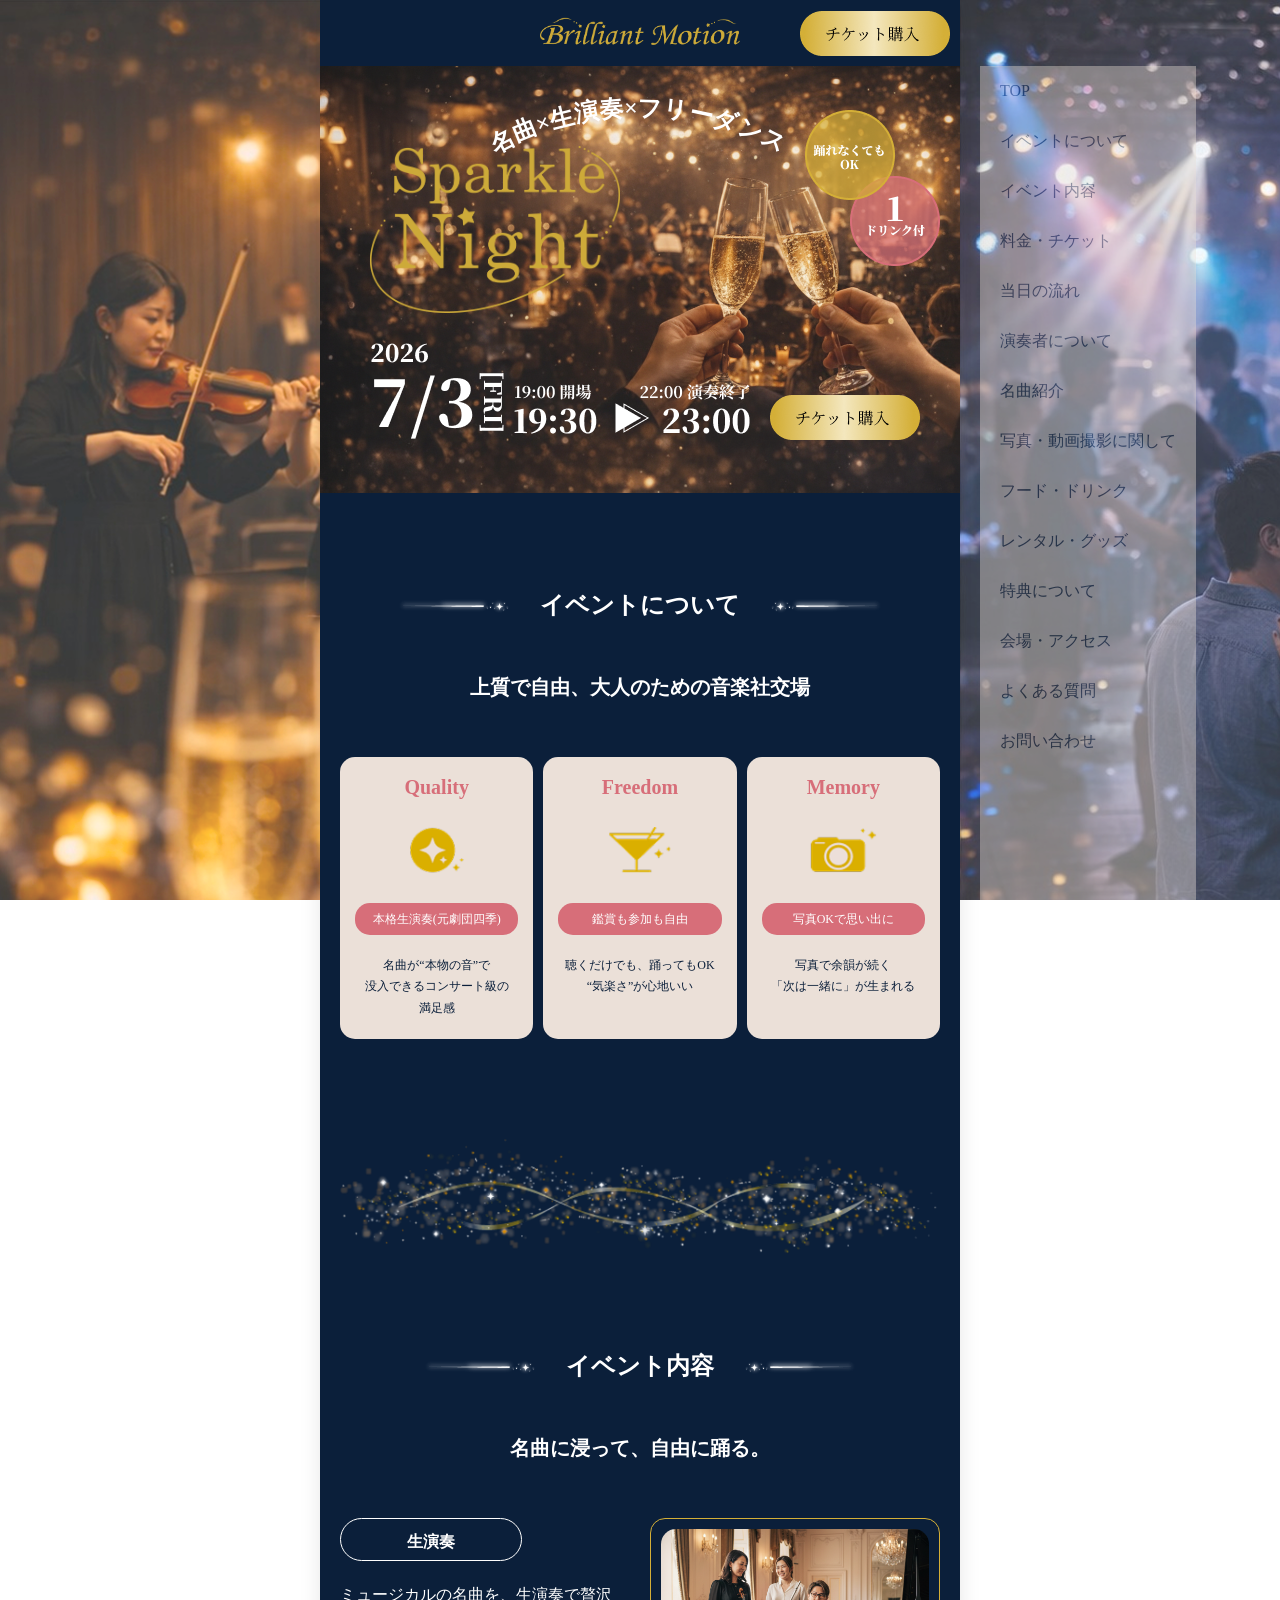
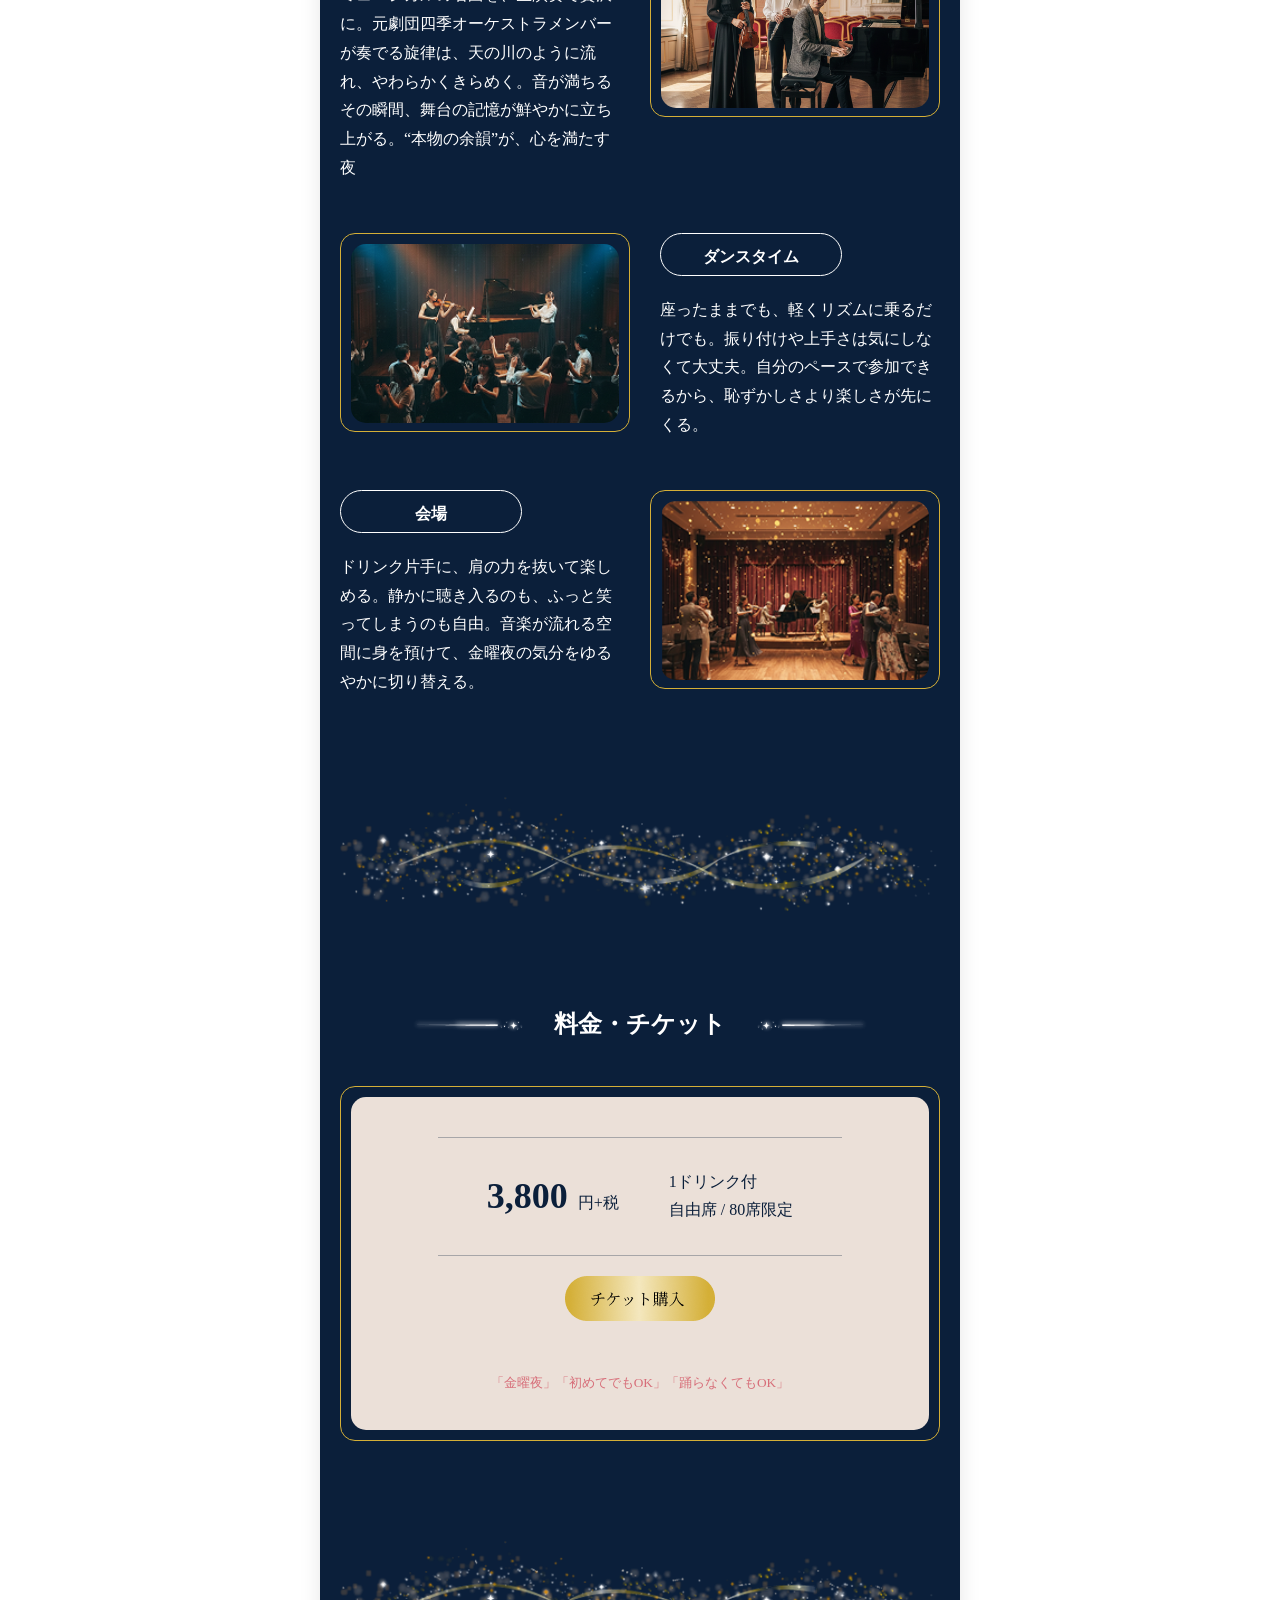
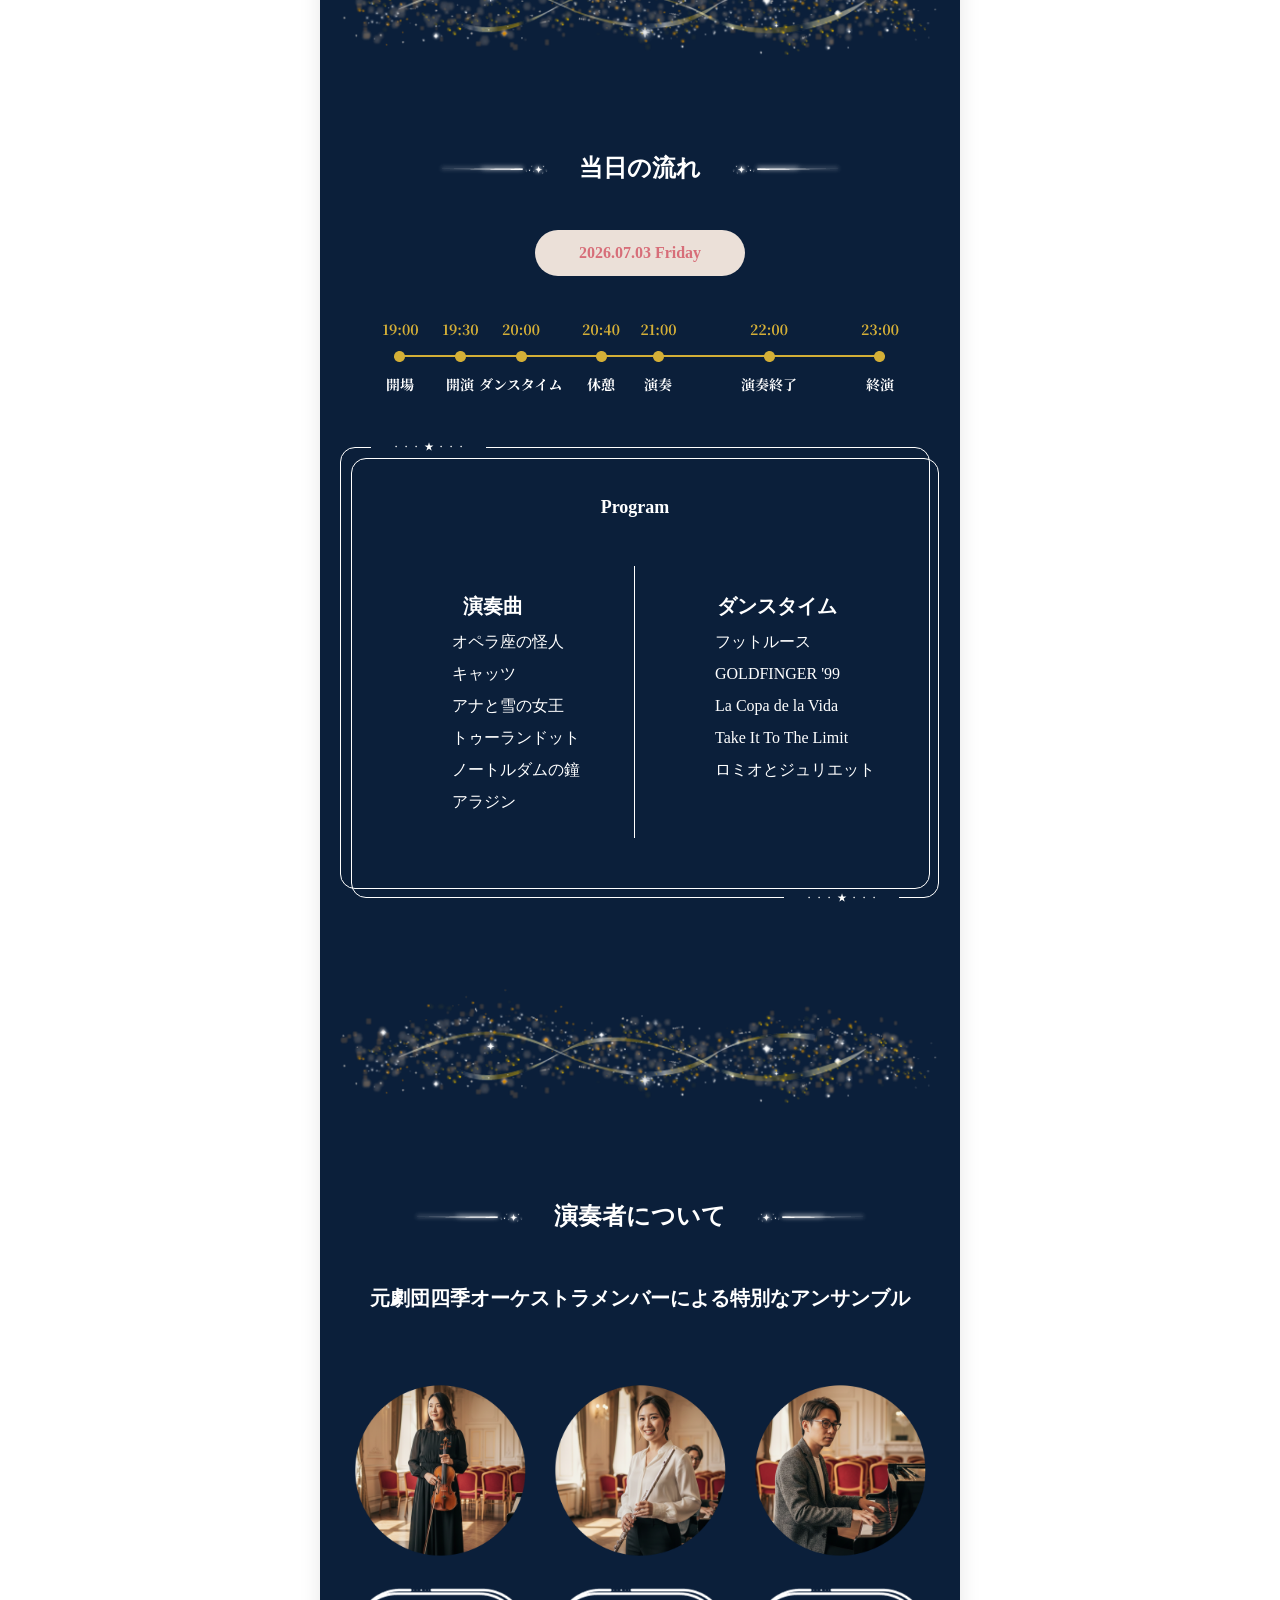
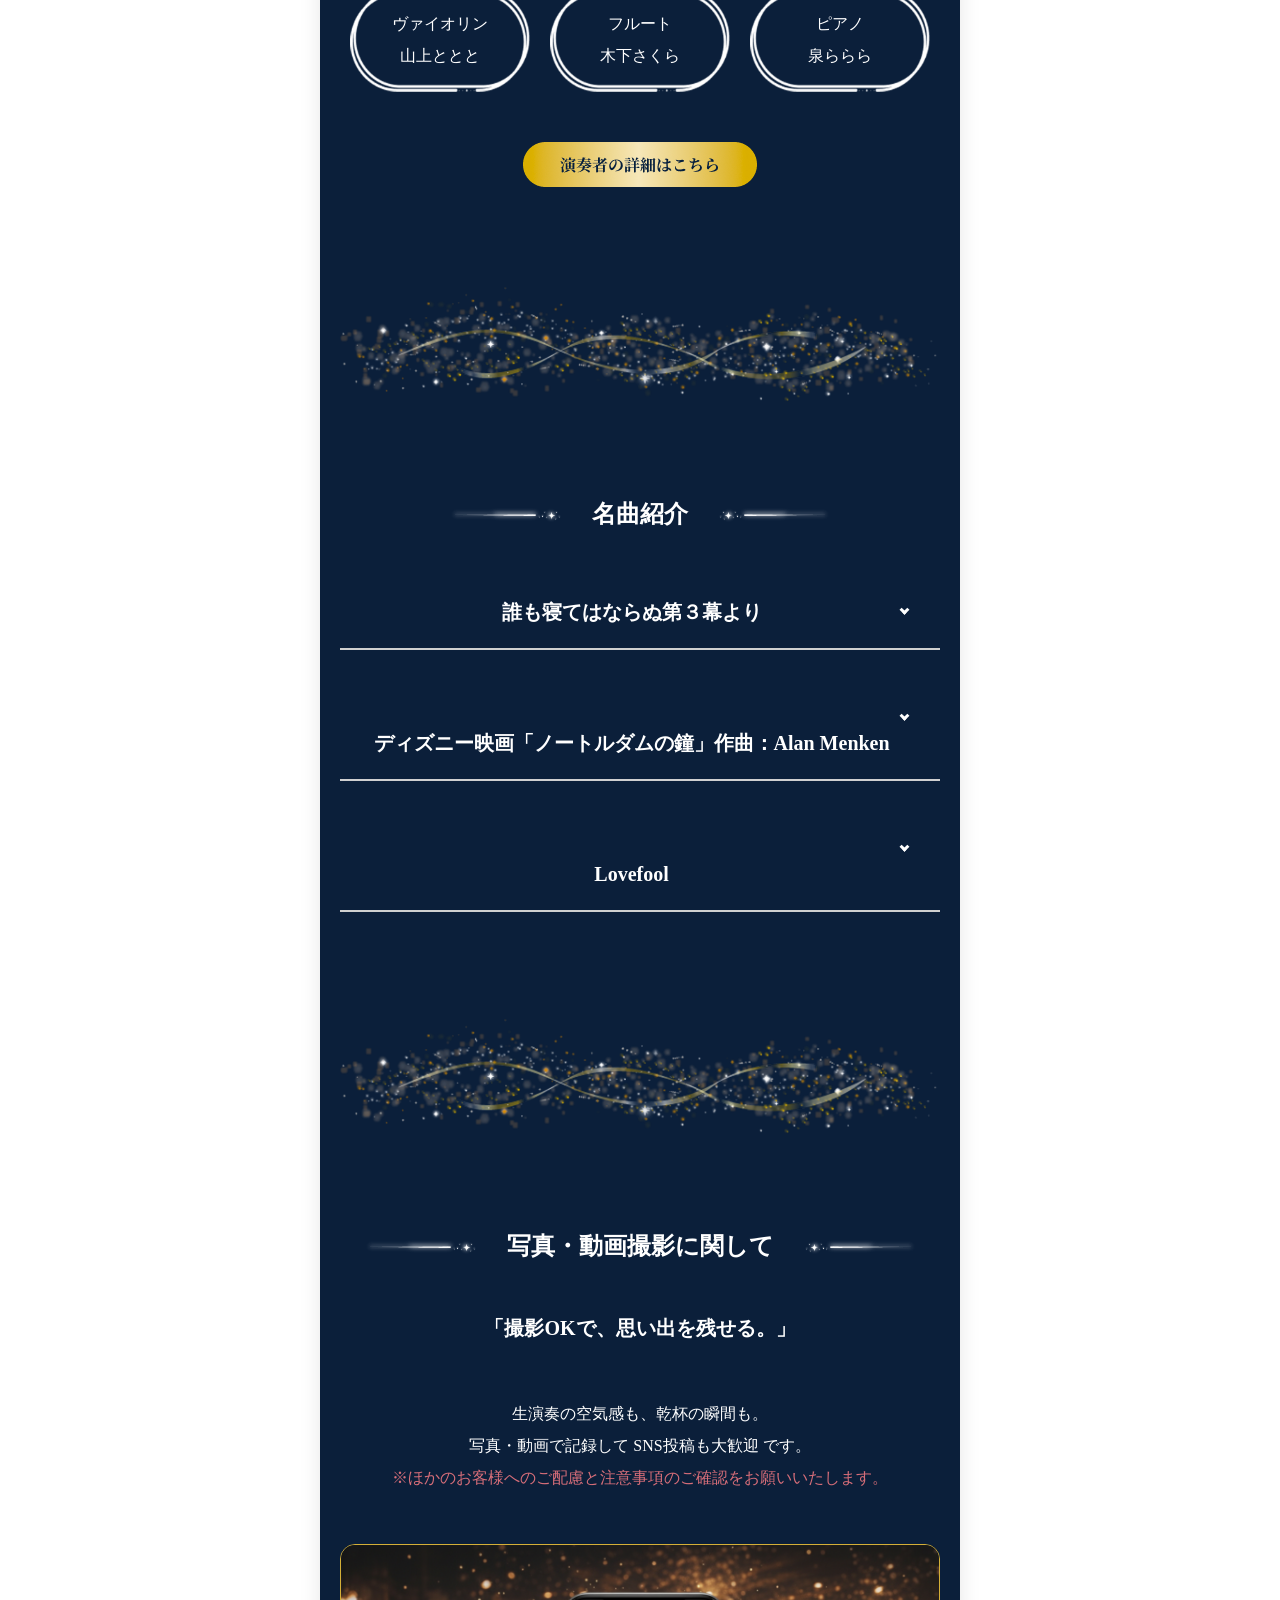
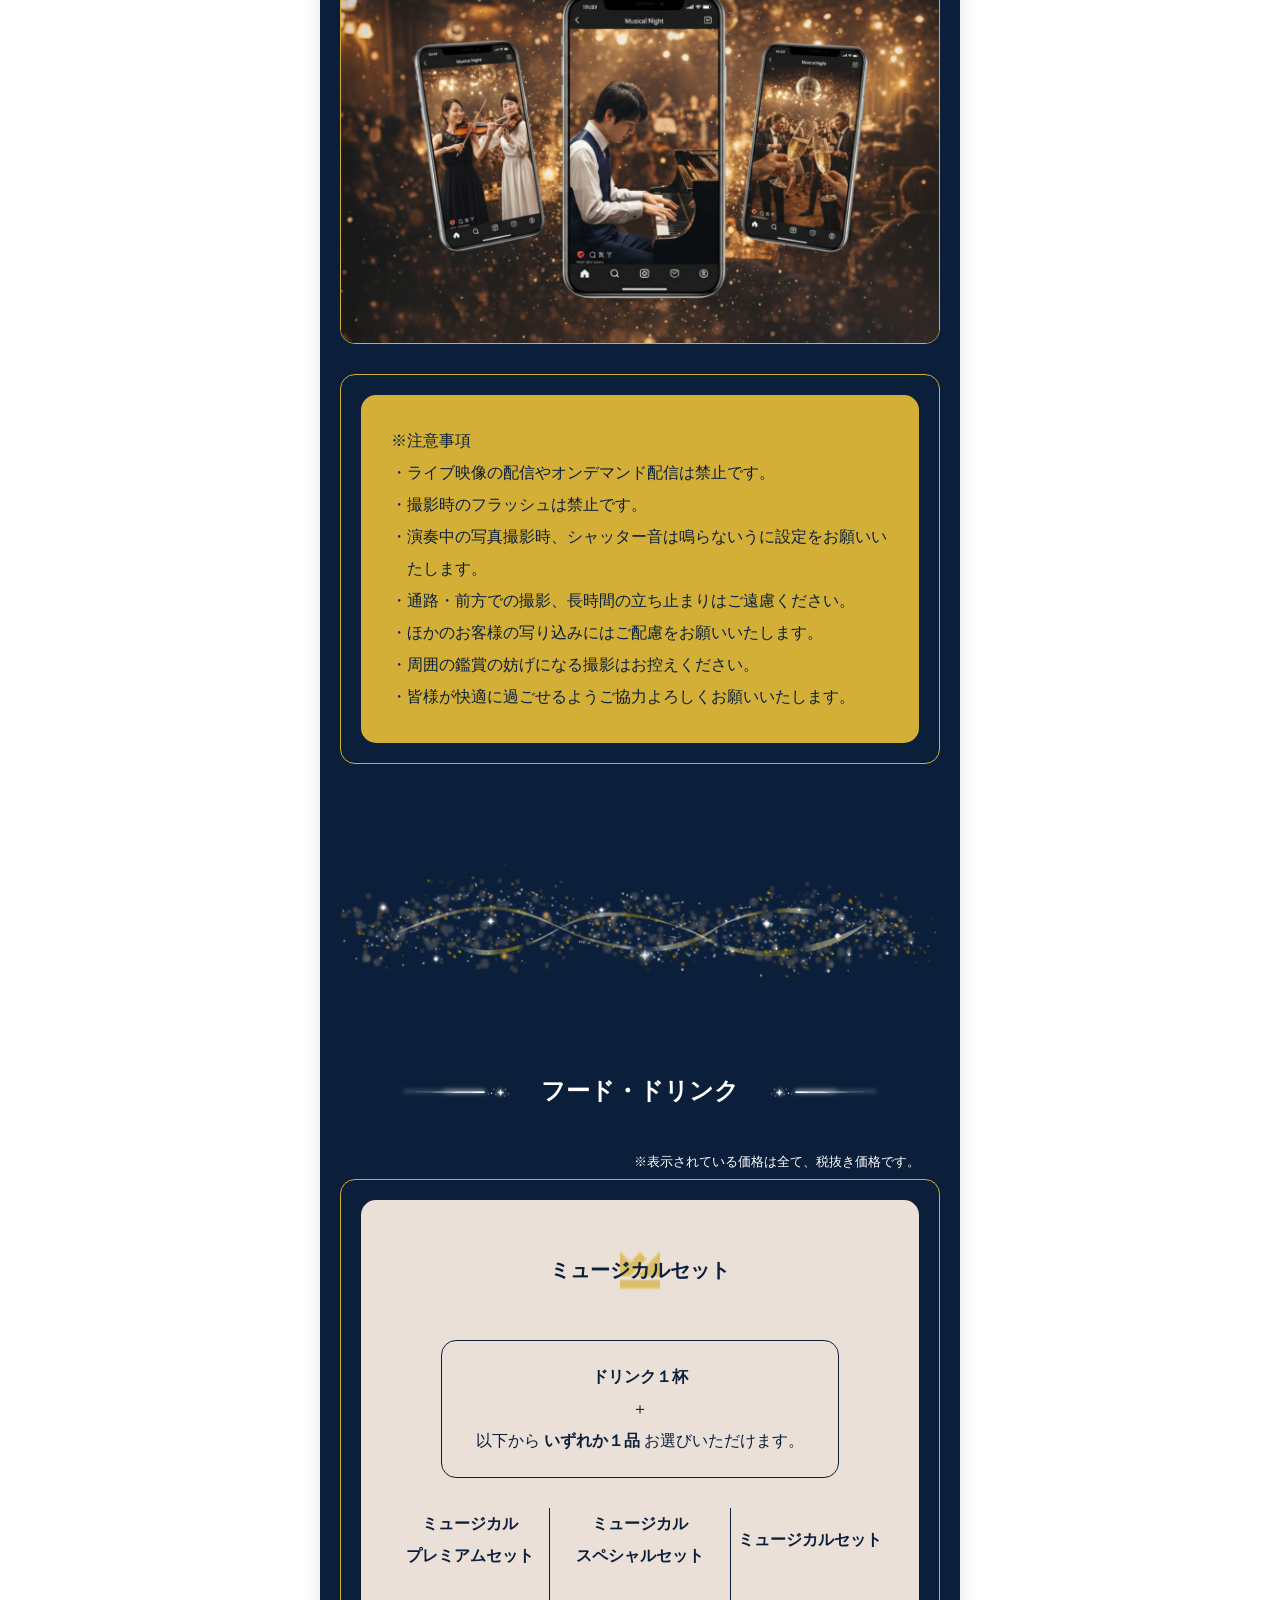
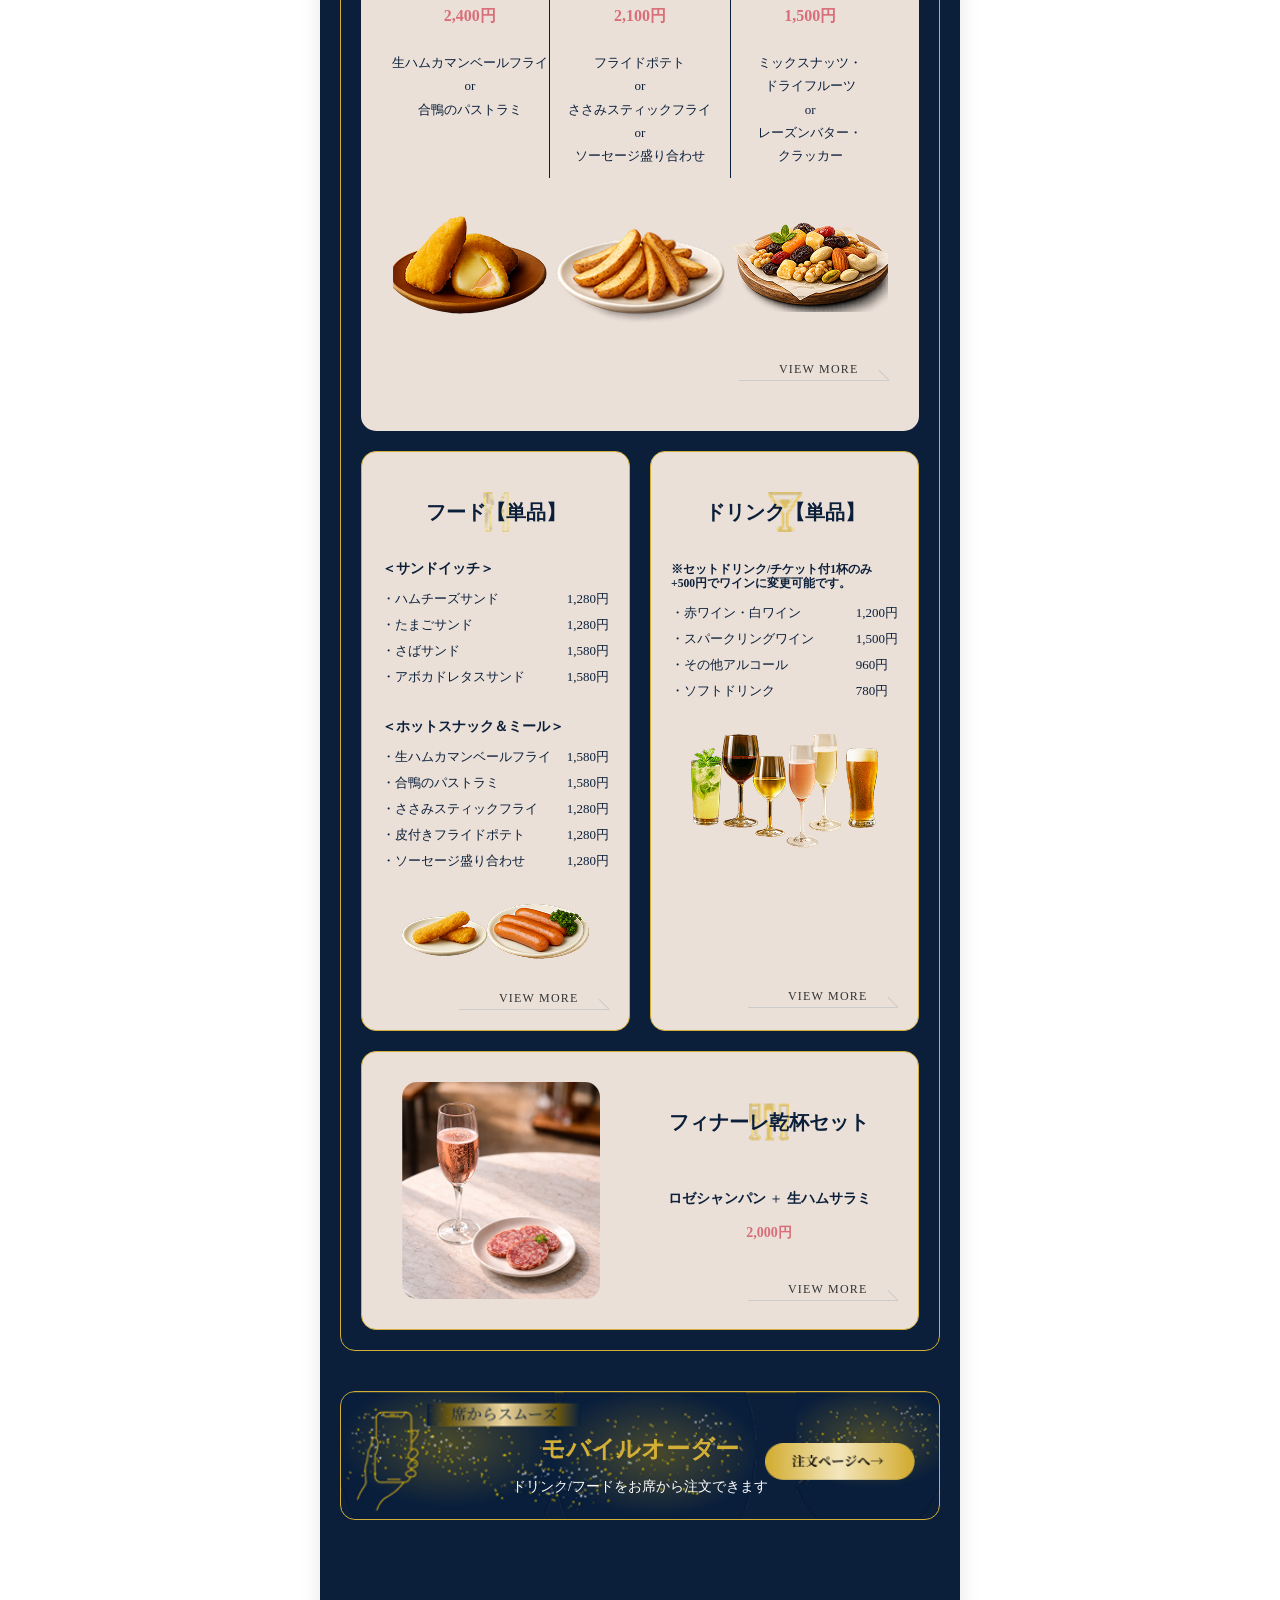
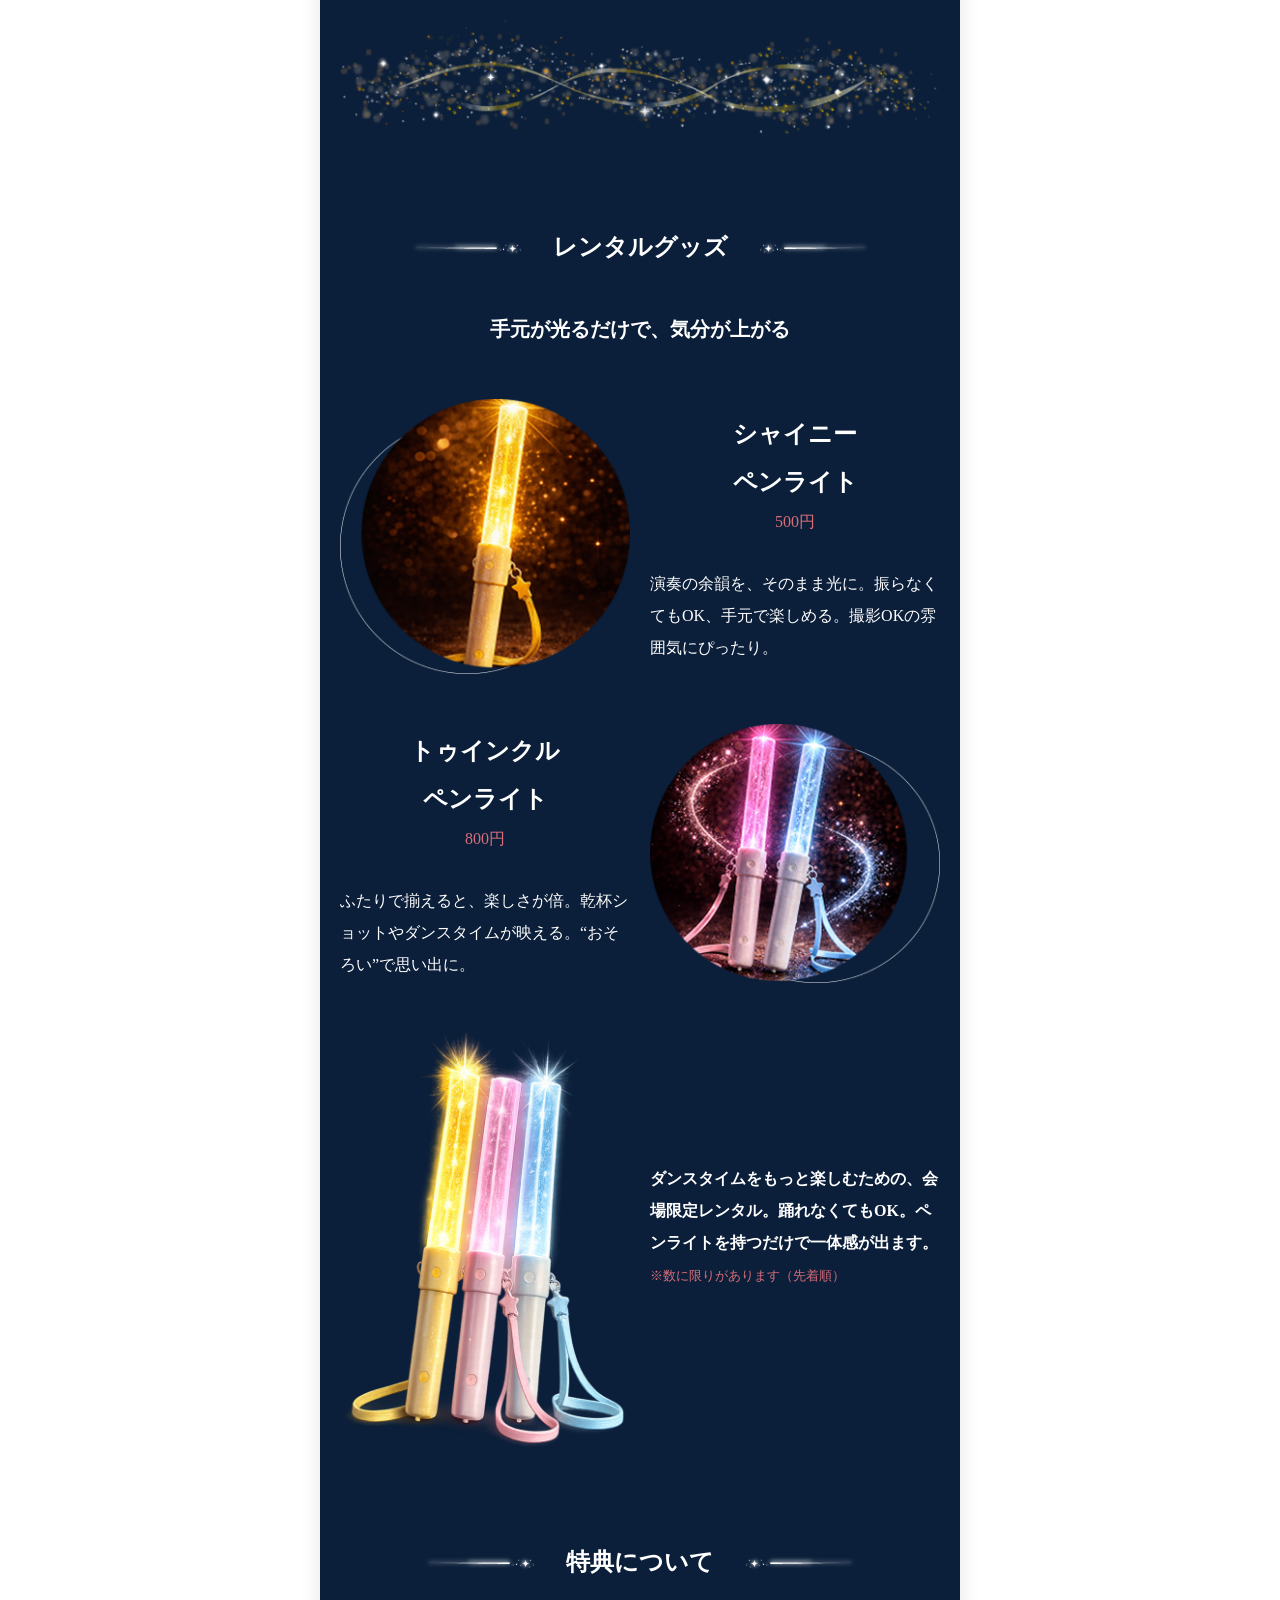
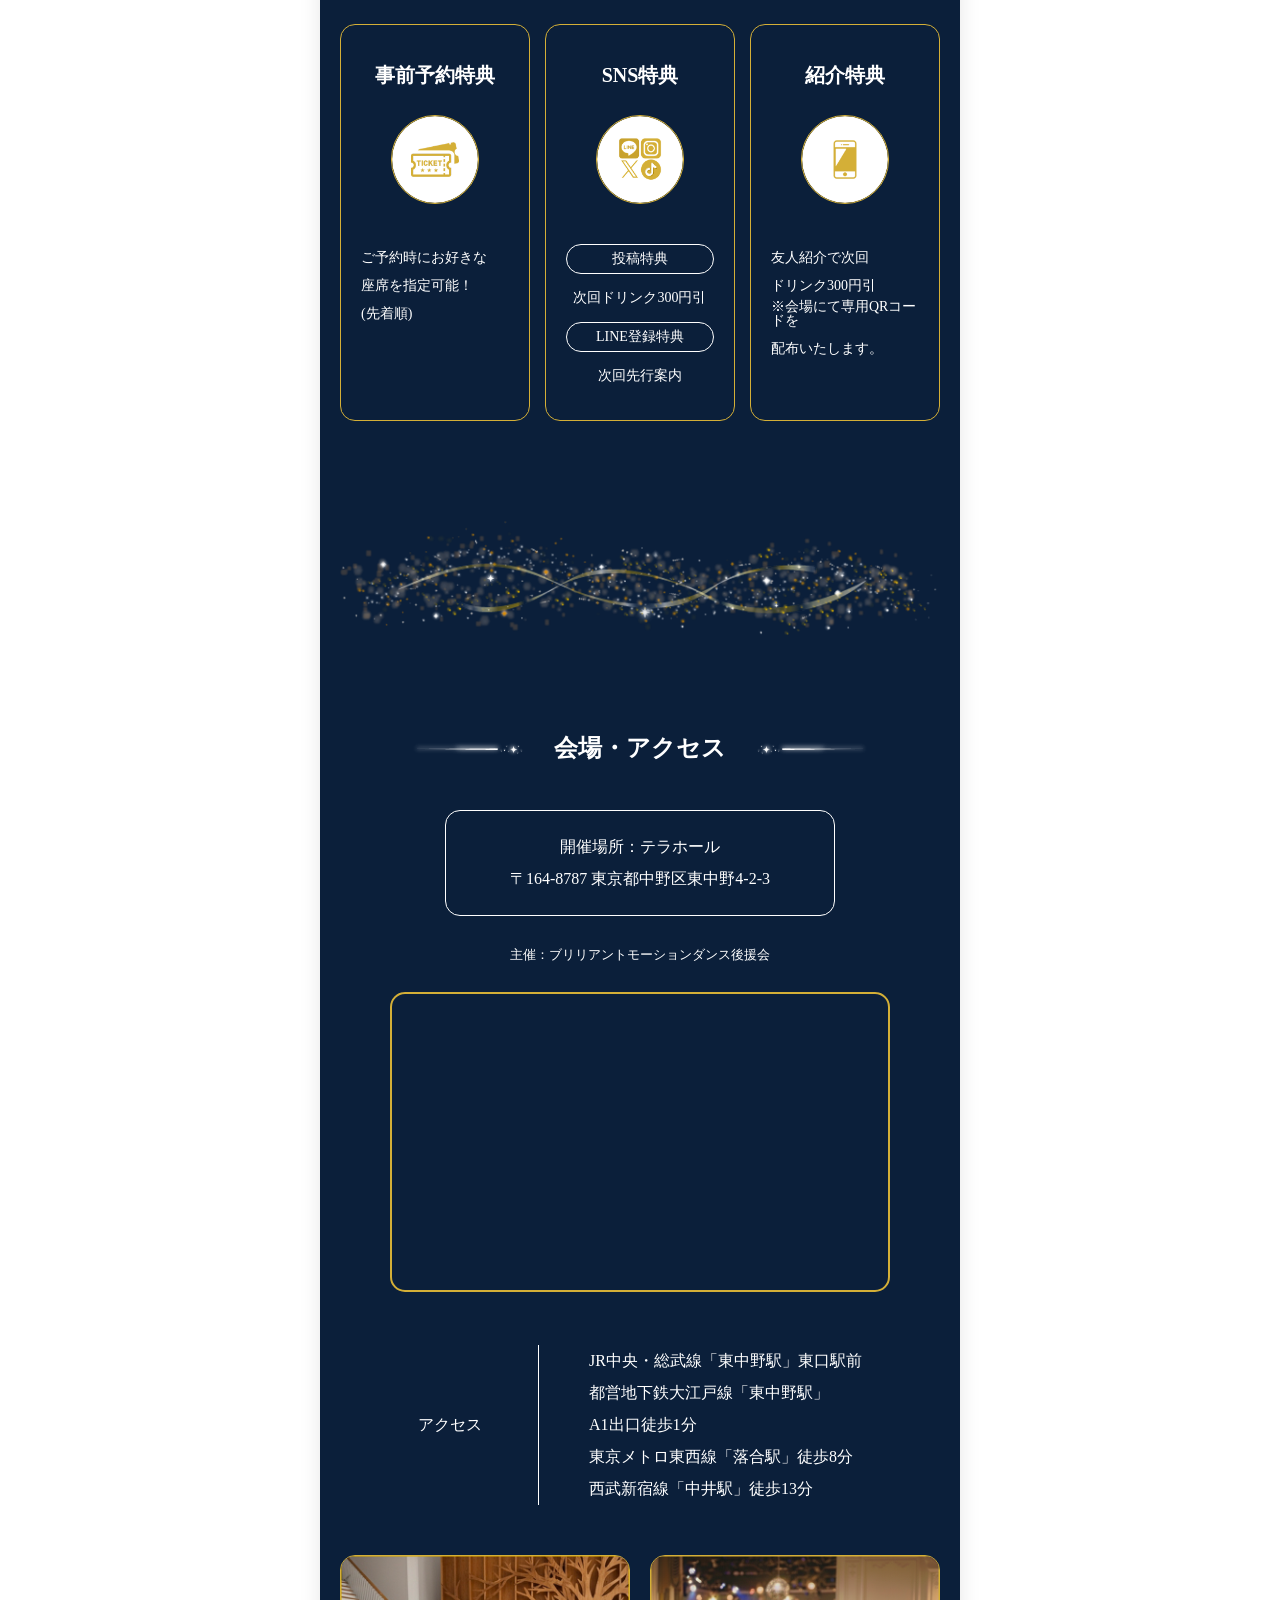
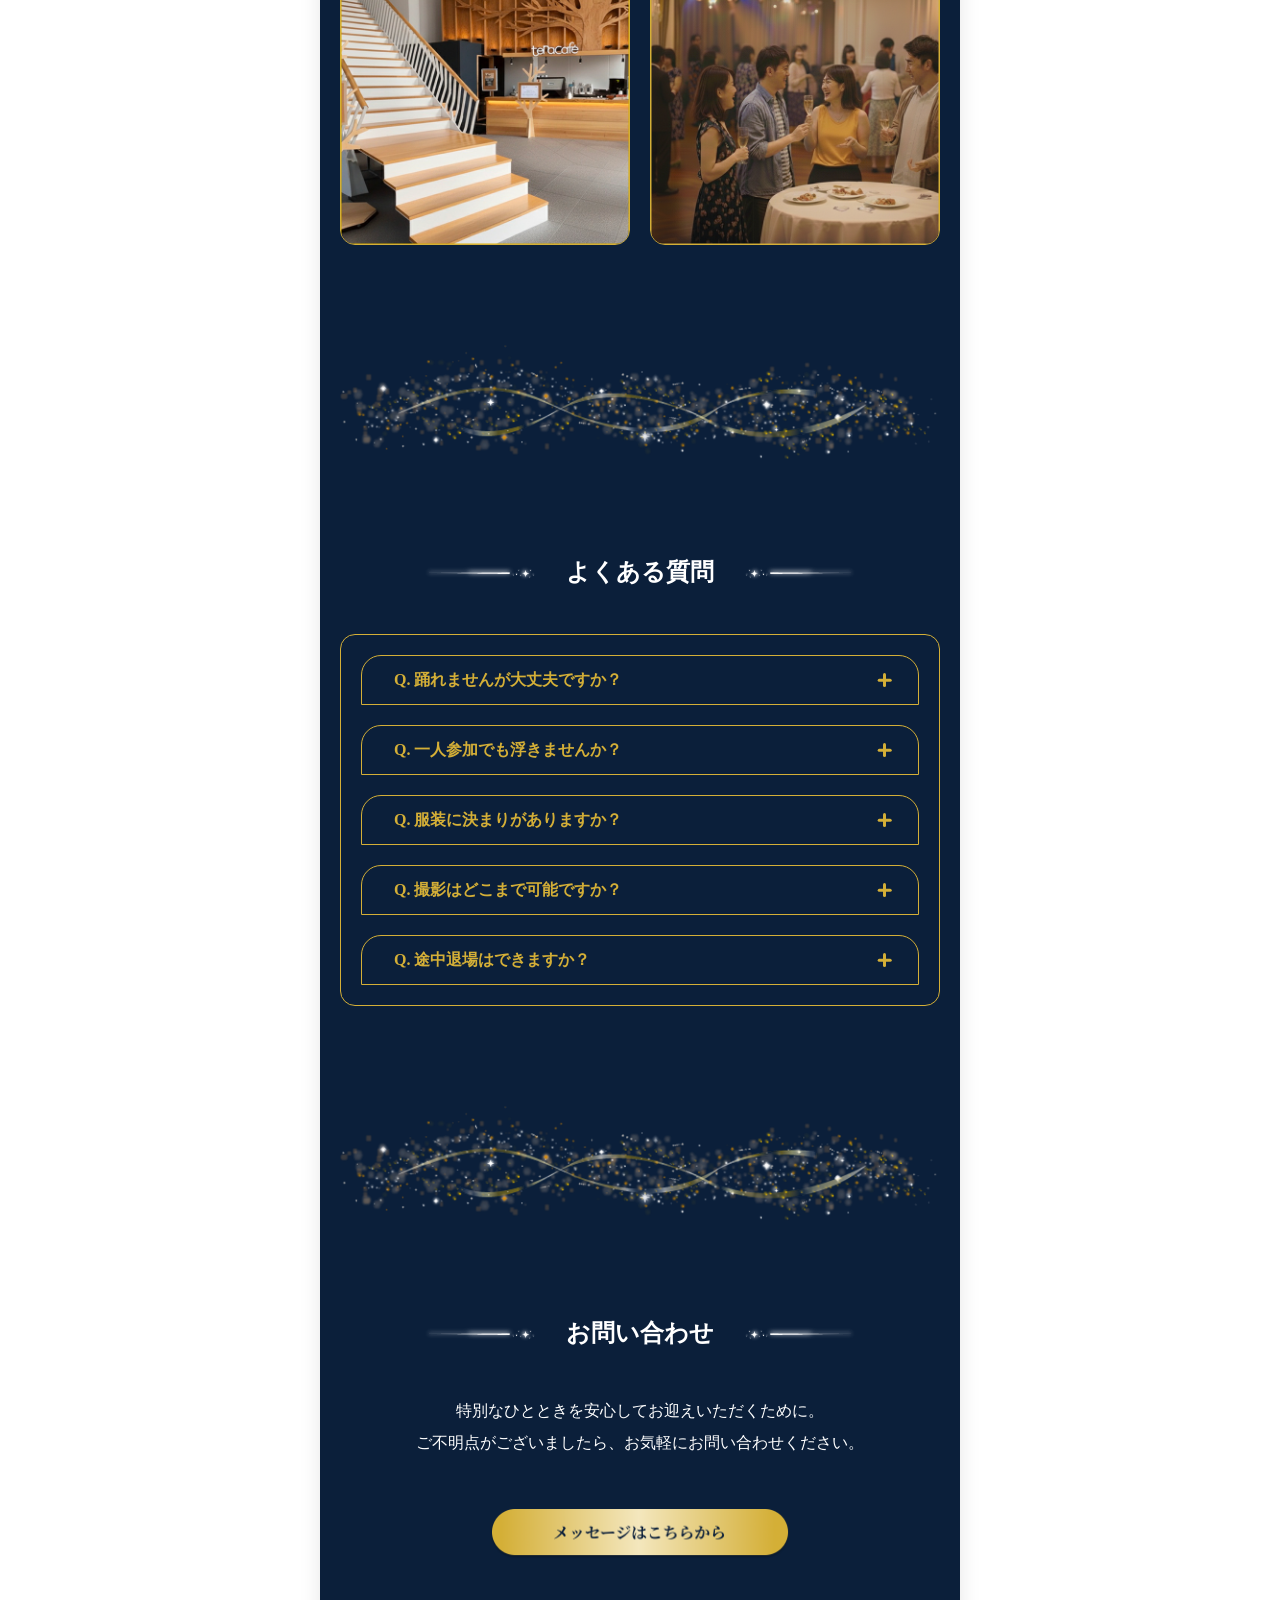
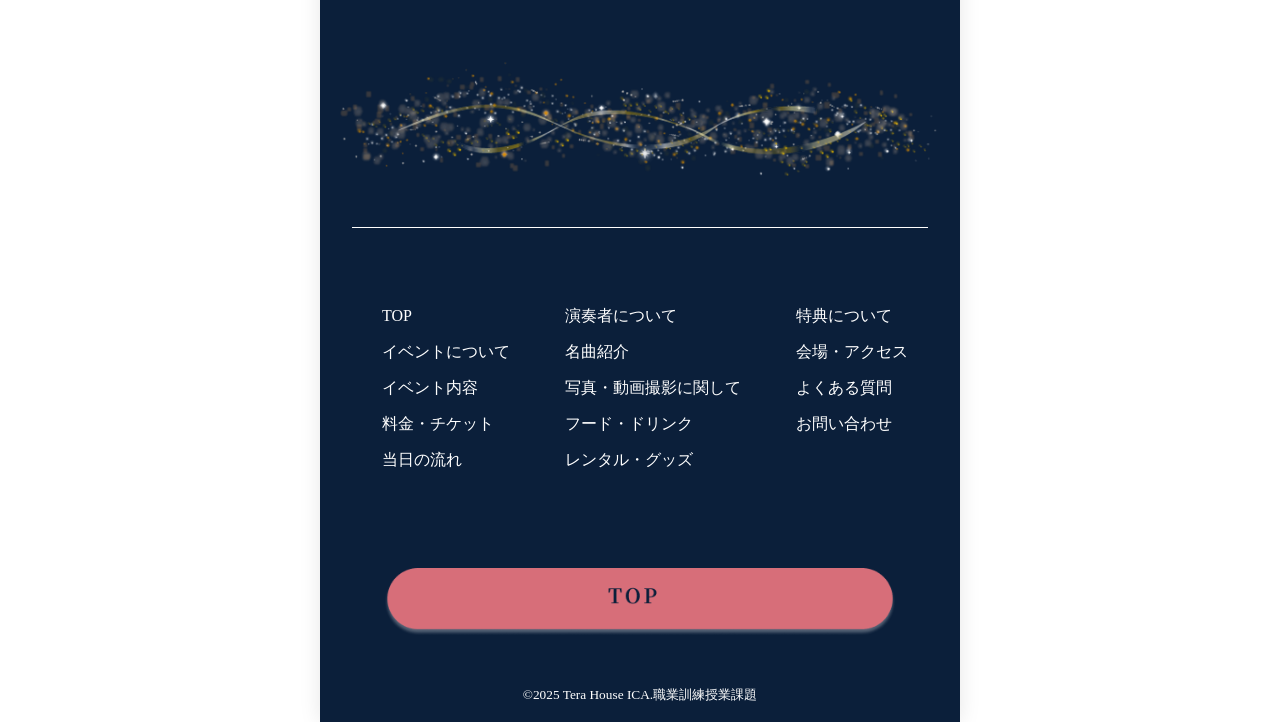
==== brilliant-motion/index.html @ 602ae5f9 "Add files via upload" ====
<!DOCTYPE html>
<html lang="ja">

<head>
  <meta charset="UTF-8" />
  <meta name="viewport" content="width=device-width,initial-scale=1.0" />
  <title>Sparkle Night</title>
  <meta name="description" content="">
  <link rel="stylesheet" href="css/reset.css" />
  <link rel="stylesheet" href="css/style.css" />
  <script src="js/jquery-3.7.1.min.js"></script>
  <script type="text/javascript" src="js/jquery.matchHeight.js"></script>
  <script src="js/jquery.arctext.js"></script>
  <script src="js/script.js"></script>
</head>

<body id="top">
  <div id="splash">
    <div id="splash_logo"><img src="img/main-visual.svg" alt="Brilliant Motion Sparkle Night" class="fadeUp"></div>
    <!--画像部分は適宜差し換えてください-->
    <!--/splash-->
  </div>
  <div class="side-image side-image-left"></div>
  <div class="side-image side-image-right"></div>

  <div id="conteiner" class="conteiner">
    <header>
      <h1><img src="img/bm_logo.png" alt="Brilliant Motion"></h1>
      <a class="img-button heter-btn" href="">
        <img class="normal" src="img/cta_button.png" alt="チケット購入">
        <img class="hover" src="img/cta_button_hover.png" alt="チケット購入">
      </a>
      <div class="nav-button">
        <span></span>
        <span></span>
        <span></span>
      </div>
    </header>
    <nav>
      <ul>
        <li><a href="#top">TOP</a></li>
        <li><a href="#about-event">イベントについて</a></li>
        <li><a href="#details">イベント内容</a></li>
        <li><a href="#Fee">料金・チケット</a></li>
        <li><a href="#flow">当日の流れ</a></li>
        <li><a href="#performers">演奏者について</a></li>
        <li><a href="#songs">名曲紹介</a></li>
        <li><a href="#photo">写真・動画撮影に関して</a></li>
        <li><a href="#food">フード・ドリンク</a></li>
        <li><a href="#rental">レンタル・グッズ</a></li>
        <li><a href="#benefits">特典について</a></li>
        <li><a href="#access">会場・アクセス</a></li>
        <li><a href="#question">よくある質問</a></li>
        <li><a href="#inquiry">お問い合わせ</a></li>
      </ul>
    </nav>
    <main>
      <section id="main-top" class="content">
        <figure>
          <img class="toggleImg" src="img/main-visual_pc.png" alt="Sparkle Night">
        </figure>
        <ul class="topimg-box">
          <li id="arch">名曲×生演奏×フリーダンス</li>
          <li><img class="toggleImg" src="img/sn_logo_pc.png" alt="Sparkle Night"></li>
          <li><img class="toggleImg" src="img/logo_pc.png" alt="踊れなくても OK"></li>
          <li><img class="toggleImg" src="img/logo2_pc.png" alt="1ドリンク付"></li>
        </ul>
        <ul class="bottomimg-box">
          <li><img class="toggleImg" src="img/hizuke_pc.png" alt="2026.07.03[FRI]19:00開場 19：30～22：00演奏終了 23：00"></li>
          <li class="main-visual-button">
            <a class="img-button" href="">
              <img class="normal" src="img/cta_button.png" alt="チケット購入">
              <img class="hover" src="img/cta_button_hover.png" alt="チケット購入">
            </a>
          </li>
        </ul>
      </section>
      <!-- /main-top -->
      <section id="about-event" class="content">
        <div class="content-title">
          <h2>
            <ul>
              <li><img src="img/hidari.png" alt="装飾"></li>
              <li><span class="title-br">イベントに</span><span class="title-br">ついて</span></li>
              <li><img src="img/migi.png" alt="装飾"></li>
            </ul>
          </h2>
          <h3><span class="title-br">上質で自由、</span><span class="title-br">大人のための音楽社交場</span></h3>
        </div>
        <div class="about-wrap">
          <div class="about-box">
            <ul>
              <li>Quality</li>
              <li><img src="img/quality.png" alt="装飾"></li>
              <li>本格生演奏(元劇団四季)</li>
              <li class="matchHeight">名曲が“本物の音”で<br>没入できるコンサート級の<br>満足感</li>
            </ul>
          </div>
          <div class="about-box">
            <ul>
              <li>Freedom</li>
              <li><img src="img/freedom.png" alt="装飾"></li>
              <li>鑑賞も参加も自由</li>
              <li class="matchHeight">聴くだけでも、踊ってもOK<br>“気楽さ”が心地いい</li>
            </ul>
          </div>
          <div class="about-box">
            <ul>
              <li>Memory</li>
              <li><img src="img/memory.png" alt="装飾"></li>
              <li>写真OKで思い出に</li>
              <li class="matchHeight">写真で余韻が続く<br>「次は一緒に」が生まれる</li>
            </ul>
          </div>
        </div>
        <!-- /about-wrap -->
        <figure class="kirakira"><img src="img/kirakira.png" alt="装飾"></figure>
      </section>
      <!-- /about-event -->
      <section id="details" class="content">
        <div class="content-title">
          <h2>
            <ul>
              <li><img src="img/hidari.png" alt="装飾"></li>
              <li><span class="title-br">イベント</span><span class="title-br">内容</span></li>
              <li><img src="img/migi.png" alt="装飾"></li>
            </ul>
          </h2>
          <h3>名曲に浸って、自由に踊る。</h3>
        </div>
        <div class="details-box">
          <ul>
            <li><strong>生演奏</strong></li>
            <li>ミュージカルの名曲を、生演奏で贅沢に。元劇団四季オーケストラメンバーが奏でる旋律は、天の川のように流れ、やわらかくきらめく。音が満ちるその瞬間、舞台の記憶が鮮やかに立ち上がる。“本物の余韻”が、心を満たす夜
            </li>
          </ul>
          <figure><img src="img/details1.png" alt="生演奏"></figure>
        </div>
        <div class="details-box">
          <ul>
            <li><strong>ダンスタイム</strong></li>
            <li>座ったままでも、軽くリズムに乗るだけでも。振り付けや上手さは気にしなくて大丈夫。自分のペースで参加できるから、恥ずかしさより楽しさが先にくる。</li>
          </ul>
          <figure><img src="img/details2.png" alt="ダンスタイム"></figure>
        </div>
        <div class="details-box">
          <ul>
            <li><strong>会場</strong></li>
            <li>ドリンク片手に、肩の力を抜いて楽しめる。静かに聴き入るのも、ふっと笑ってしまうのも自由。音楽が流れる空間に身を預けて、金曜夜の気分をゆるやかに切り替える。</li>
          </ul>
          <figure><img src="img/details3.png" alt="会場"></figure>
        </div>
        <figure class="kirakira"><img src="img/kirakira.png" alt="装飾"></figure>
      </section>
      <!-- /details -->

      <section id="Fee" class="content">
        <div class="content-title">
          <h2>
            <ul>
              <li><img src="img/hidari.png" alt="装飾"></li>
              <li><span class="title-br">料金・</span><span class="title-br">チケット</span></li>
              <li><img src="img/migi.png" alt="装飾"></li>
            </ul>
          </h2>
        </div>
        <div class="fee-wrap">
          <div class="fee-box">
            <div class="feebox-wrap">
              <div class="fee-left">
                <p><strong>3,800</strong>円+税</p>
              </div>
              <div class="fee-right">
                <ul>
                  <li>1ドリンク付</li>
                  <li>自由席 / 80席限定</li>
                </ul>
              </div>
            </div>
            <!-- /feebox-wrap -->
            <div class="fee-bottom">
              <ul>
                <li>
                  <a class="img-button" href="">
                    <img class="normal" src="img/ticket_btn.png" alt="チケット購入">
                    <img class="hover" src="img/ticket_btn_hover.png" alt="チケット購入">
                  </a>
                </li>
                <li><small>「金曜夜」「初めてでもOK」「踊らなくてもOK」</small></li>
              </ul>
            </div>
          </div>
          <!-- /fee-box -->
        </div>
        <figure class="kirakira"><img src="img/kirakira.png" alt="装飾"></figure>
        <!-- /fee-wrap -->
      </section>
      <!-- /Fee -->
      <section id="flow" class="content">
        <div class="content-title">
          <h2>
            <ul>
              <li><img src="img/hidari.png" alt="装飾"></li>
              <li><span class="title-br">当日の</span><span class="title-br">流れ</span></li>
              <li><img src="img/migi.png" alt="装飾"></li>
            </ul>
          </h2>
          <p>2026.07.03 Friday</p>
        </div>
        <figure class="schedule"><img class="toggleImg" src="img/time_pc.png" alt="タイムスケジュール"></figure>
        <div class="program-conteiner">
          <div class="program">
            <h4>Program</h4>
            <div class="program-wrap left-wrap">
              <ul>
                <li><strong>演奏曲</strong></li>
                <li>オペラ座の怪人</li>
                <li>キャッツ</li>
                <li>アナと雪の女王</li>
                <li>トゥーランドット</li>
                <li>ノートルダムの鐘</li>
                <li>アラジン</li>
              </ul>
            </div>
            <div class="program-wrap right-wrap">
              <ul>
                <li><strong>ダンスタイム</strong></li>
                <li>フットルース</li>
                <li>GOLDFINGER &apos;99</li>
                <li>La Copa de la Vida</li>
                <li>Take It To The Limit</li>
                <li>ロミオとジュリエット</li>
              </ul>
            </div>
          </div>
          <!-- /program -->
        </div>
        <!-- /program-conteiner -->
        <figure class="kirakira"><img src="img/kirakira.png" alt="装飾"></figure>
      </section>
      <!-- /flow -->
      <section id="performers" class="content">
        <div class="content-title">
          <h2>
            <ul>
              <li><img src="img/hidari.png" alt="装飾"></li>
              <li><span class="title-br">演奏者に</span><span class="title-br">ついて</span></li>
              <li><img src="img/migi.png" alt="装飾"></li>
            </ul>
          </h2>
          <h3><span class="title-br">元劇団四季</span><span class="title-br">オーケストラメンバーによる</span><span
              class="title-br">特別なアンサンブル</span></h3>
        </div>
        <div class="performers-wrap">
          <div class="performers-box">
            <ui>
              <li><img src="img/tototo.png" alt="ヴァイオリン 山上ととと"></li>
              <li class="bk-frame">
                <ul>
                  <li>ヴァイオリン</li>
                  <li>山上ととと</li>
                </ul>
              </li>
            </ui>
          </div>
          <div class="performers-box">
            <ui>
              <li><img src="img/sakura.png" alt="フルート 木下さくら"></li>
              <li class="bk-frame">
                <ul>
                  <li>フルート</li>
                  <li>木下さくら</li>
                </ul>
              </li>
            </ui>
          </div>
          <div class="performers-box">
            <ui>
              <li><img src="img/rarara.png" alt="ピアノ 泉ららら"></li>
              <li class="bk-frame">
                <ul>
                  <li>ピアノ</li>
                  <li>泉ららら</li>
                </ul>
              </li>
            </ui>
          </div>
        </div>
        <!-- /performers-wrap -->
        <figure class="center-btn"><a href=""><img src="img/player_detail_button.png" alt="演奏者の詳細はこちら"></a></figure>
        <figure class="kirakira"><img src="img/kirakira.png" alt="装飾"></figure>
      </section>
      <!-- /performers -->
      <section id="songs" class="content">
        <div class="content-title">
          <h2>
            <ul>
              <li><img src="img/hidari.png" alt="装飾"></li>
              <li><span class="title-br">名曲</span><span class="title-br">紹介</span></li>
              <li><img src="img/migi.png" alt="装飾"></li>
            </ul>
          </h2>
        </div>
        <div class="accordion song-wrap">
          <details class="accordion-song">
            <summary>
              <h3><span class="title-br">誰も寝てはならぬ </span><span class="title-br">第３幕より</span></h3>
            </summary>
            <p><span>歌劇「トゥーランドット」 </span><span>作曲：Giacomo Puccini</span></p>
            <p class="ytb-box"><iframe width="560" height="315"
                src="https://www.youtube.com/embed/yb4l2PpNHb4?si=fuxg_V0D9nIO-79p" title="YouTube video player"
                frameborder="0"
                allow="accelerometer; autoplay; clipboard-write; encrypted-media; gyroscope; picture-in-picture; web-share"
                referrerpolicy="strict-origin-when-cross-origin" allowfullscreen></iframe></p>
            <p class="link-txt"><a
                href="https://www.youtube.com/watch?v=yb4l2PpNHb4&list=RDyb4l2PpNHb4&start_radio=1">YouTubeはコチラ</a>
            </p>
          </details>
        </div>
        <div class="song-wrap">
          <details class="accordion-song accordion-song-box">
            <summary>
              <h3><span>ディズニー映画</span><span>「ノートルダムの鐘」 </span><span>作曲：Alan Menken</span></h3>
            </summary>
            <p>The Bells of Notre Dame</p>
            <p class="ytb-box"><iframe width="560" height="315"
                src="https://www.youtube.com/embed/lHoYk2mRuSQ?si=Qjp7kdmYmM-HQajN" title="YouTube video player"
                frameborder="0"
                allow="accelerometer; autoplay; clipboard-write; encrypted-media; gyroscope; picture-in-picture; web-share"
                referrerpolicy="strict-origin-when-cross-origin" allowfullscreen></iframe></p>
            <p class="link-txt"><a
                href="https://www.youtube.com/watch?v=VrYzVes7U7U&list=RDVrYzVes7U7U&start_radio=1">YouTubeはコチラ</a>
            </p>
          </details>
        </div>
        <div class="song-wrap">
          <details class="accordion-song accordion-song-box">
            <summary>
              <h3>Lovefool</h3>
            </summary>
            <p><span>映画「ロミオとジュリエット」 </span><span>The Cardigans</span></p>
            <p class="ytb-box"><iframe width="560" height="315"
                src="https://www.youtube.com/embed/NI6aOFI7hms?si=vGuYjOtlwmrjPhQN" title="YouTube video player"
                frameborder="0"
                allow="accelerometer; autoplay; clipboard-write; encrypted-media; gyroscope; picture-in-picture; web-share"
                referrerpolicy="strict-origin-when-cross-origin" allowfullscreen></iframe></p>
            <p class="link-txt"><a
                href="https://www.youtube.com/watch?v=NI6aOFI7hms&list=RDNI6aOFI7hms&start_radio=1">YouTubeはコチラ</a>
            </p>
          </details>
        </div>
        <figure class="kirakira"><img src="img/kirakira.png" alt="装飾"></figure>
      </section>
      <!-- /songs -->
      <section id="photo" class="content">
        <div class="content-title">
          <h2>
            <ul>
              <li><img src="img/hidari.png" alt="装飾"></li>
              <li class="movie-br"><span class="title-br">写真</span><span class="title-br">・動画撮影</span><span
                  class="title-br">に関して</span>
              </li>
              <li><img src="img/migi.png" alt="装飾"></li>
            </ul>
          </h2>
          <h3>「撮影OKで、思い出を残せる。」</h3>
        </div>
        <div class="photo-wrap">
          <p>生演奏の空気感も、乾杯の瞬間も。<br>写真・動画で記録して SNS投稿も大歓迎 です。<br><span
              class="txt-color">※ほかのお客様へのご配慮と注意事項のご確認をお願いいたします。</span></p>
          <figure><img src="img/ui.png" alt="撮影OKで、思い出を残せる。"></figure>
          <div class="note">
            <div class="note-wrap">
              <ul>
                <li>※注意事項</li>
                <li>・ライブ映像の配信やオンデマンド配信は禁止です。</li>
                <li>・撮影時のフラッシュは禁止です。</li>
                <li>・演奏中の写真撮影時、シャッター音は鳴らないうに設定をお願いいたします。</li>
                <li>・通路・前方での撮影、長時間の立ち止まりはご遠慮ください。</li>
                <li>・ほかのお客様の写り込みにはご配慮をお願いいたします。</li>
                <li>・周囲の鑑賞の妨げになる撮影はお控えください。</li>
                <li>・皆様が快適に過ごせるようご協力よろしくお願いいたします。</li>
              </ul>
            </div>
            <!-- /note-wrap -->
          </div>
          <!-- /note -->
        </div>
        <figure class="kirakira"><img src="img/kirakira.png" alt="装飾"></figure>
      </section>
      <!-- /photo -->
      <section id="food" class="content">
        <div class="content-title">
          <h2>
            <ul>
              <li><img src="img/hidari.png" alt="装飾"></li>
              <li><span class="title-br">フード</span><span class="title-br">・ドリンク</span></li>
              <li><img src="img/migi.png" alt="装飾"></li>
            </ul>
          </h2>
        </div>
        <p class="tax-txt"><small>※表示されている価格は全て、税抜き価格です。</small></p>
        <div class="food-conteiner-wrap">
          <div class="food-box">
            <div class="food-wrap">
              <h3>ミュージカルセット</h3>
              <!-- <figure><img src="img/ikon1.png" alt="装飾"></figure> -->
            </div>
            <!-- /food-wrap -->
            <div class="service-wrap">
              <ul>
                <li><strong>ドリンク１杯</strong><br>＋<br>以下から <strong>いずれか１品</strong> お選びいただけます。</li>
              </ul>
            </div>
            <!-- /service-wrap -->
            <div class="set-box-wrap">
              <div class="set-box">
                <ul>
                  <li class="set-title matchHeight"><strong>ミュージカル<br>プレミアムセット</strong></li>
                  <li>2,400円</li>
                  <li class="matchHeight1">
                    <span>生ハムカ</span><span>マンベールフライ</span><br>or<br><span>合鴨のパストラミ</span>
                  </li>
                </ul>
                <figure class="matchHeight2 space-img"><img src="img/kaman.png" alt="生ハムカマンベールフライ"></figure>
              </div>
              <!-- /set-box -->
              <div class="set-box">
                <ul>
                  <li class="set-title matchHeight"><strong>ミュージカル<br>スペシャルセット</strong></li>
                  <li>2,100円</li>
                  <li class="matchHeight1">
                    <span>フライドポテト</span><br>or<br><span>ささみスティック</span><span>フライ</span><br>or<br><span>ソーセージ</span><span>盛り合わせ</span>
                  </li>
                </ul>
                <figure class="matchHeight2"><img src="img/kawa.png" alt="フライドポテト"></figure>
              </div>
              <!-- /set-box -->
              <div class="set-box">
                <ul>
                  <li class="set-title matchHeight"><strong>ミュージカルセット</strong></li>
                  <li>1,500円</li>
                  <li class="matchHeight1">
                    <span>ミックスナッツ</span><span>・</span><span>ドライフルーツ</span><br>or<br><span>レーズンバター</span><span>・</span><span>クラッカー</span>
                  </li>
                </ul>
                <figure class="matchHeight2"><img src="img/mix.png" alt="ミックスナッツ・ドライフルーツ"></figure>
              </div>
              <!-- /set-box -->
            </div>
            <!-- /set-box-wrap -->
            <figure class="viewmore"><a href="#" class="btn-view-more">
                <span class="text">VIEW MORE</span>
                <span class="line"></span>
              </a></figure>
          </div>
          <!-- /food-box -->
          <div class="menu-conteiner">
            <div class="food-conteiner">
              <div class="single-wrap">
                <h3>フード【単品】</h3>
              </div>
              <div class="food-menu">
                <p>＜サンドイッチ＞</p>
                <div class="food-menu-wrap">
                  <ul>
                    <li>・ハムチーズサンド</li>
                    <li>・たまごサンド</li>
                    <li>・さばサンド</li>
                    <li>・アボカドレタスサンド</li>
                  </ul>
                  <ul>
                    <li>1,280円</li>
                    <li>1,280円</li>
                    <li>1,580円</li>
                    <li>1,580円</li>
                  </ul>
                </div>
              </div>
              <!-- /food-menu -->
              <div class="food-menu">
                <p>＜ホットスナック＆ミール＞</p>
                <div class="food-menu-wrap">
                  <ul>
                    <li>・生ハムカマンベールフライ</li>
                    <li>・合鴨のパストラミ</li>
                    <li>・ささみスティックフライ</li>
                    <li>・皮付きフライドポテト</li>
                    <li>・ソーセージ盛り合わせ</li>
                  </ul>
                  <ul>
                    <li>1,580円</li>
                    <li>1,580円</li>
                    <li>1,280円</li>
                    <li>1,280円</li>
                    <li>1,280円</li>
                  </ul>
                </div>
              </div>
              <!-- /food-menu -->
              <figure class="sample-img"><img src="img/food.png" alt="フードメニュー単品"></figure>
              <figure class="viewmore"><a href="#" class="btn-view-more">
                  <span class="text">VIEW MORE</span>
                  <span class="line"></span>
                </a></figure>
            </div>
            <!-- /food-conteiner -->
            <div class="food-conteiner">
              <div class="dorinnku-wrap">
                <h3>ドリンク【単品】</h3>
              </div>
              <div class="food-menu">
                <p><small>※セットドリンク/チケット付1杯のみ +500円でワインに変更可能です。</small></p>
                <div class="food-menu-wrap">
                  <ul>
                    <li>・赤ワイン・白ワイン</li>
                    <li>・スパークリングワイン</li>
                    <li></li>
                    <li>・その他アルコール</li>
                    <li>・ソフトドリンク</li>
                  </ul>
                  <ul>
                    <li>1,200円</li>
                    <li>1,500円</li>
                    <!-- <li>&nbsp;</li> -->
                    <li>960円</li>
                    <li>780円</li>
                  </ul>
                </div>
              </div>
              <!-- /food-menu -->
              <figure class="sample-img1"><img src="img/dorinnku.png" alt="ドリンクメニュー単品"></figure>
              <figure class="viewmore"><a href="#" class="btn-view-more">
                  <span class="text">VIEW MORE</span>
                  <span class="line"></span>
                </a></figure>
            </div>
            <!-- /food-conteiner -->
          </div>
          <!-- /menu-conteina -->
          <div class="finale-wrap">
            <figure class="sample-img2"><img src="img/kanpai.png" alt="フィナーレ乾杯セット"></figure>
            <div class="set-wrap">
              <h3>フィナーレ乾杯セット</h3>
              <ul>
                <li><strong>ロゼシャンパン</strong> ＋ <strong>生ハムサラミ</strong></li>
                <li>2,000円</li>
              </ul>
              <figure class="viewmore"><a href="#" class="btn-view-more">
                  <span class="text">VIEW MORE</span>
                  <span class="line"></span>
                </a></figure>
            </div>
            <!-- /set-wrap -->
          </div>
          <!-- /finale-wrap -->
        </div>
        <!-- /food-conteiner-wrap -->
        <div class="order">
          <figure><img class="toggleImg" src="img/mobairujinasi_pc.png" alt="モバイル装飾"></figure>
          <div class="order-txt">
            <ul>
              <li>
                <h3>モバイルオーダー</h3>
              </li>
              <li><span class="title-br">ドリンク/フードを</span><span class="title-br">お席から注文できます</span></li>
            </ul>
          </div>
          <figure class="order-btn">
            <a class="img-button" href="">
              <img class="normal" src="img/tyuumon.png" alt="注文ページへ">
              <img class="hover" src="img/tyuumon.png" alt="注文ページへ">
            </a>
          </figure>
        </div>
        <!-- /order -->
        <figure class="kirakira"><img src="img/kirakira.png" alt="装飾"></figure>
      </section>
      <!-- /food -->
      <section id="rental" class="content">
        <div class="content-title">
          <h2>
            <ul>
              <li><img src="img/hidari.png" alt="装飾"></li>
              <li><span class="title-br">レンタル</span><span class="title-br">グッズ</span></li>
              <li><img src="img/migi.png" alt="装飾"></li>
            </ul>
          </h2>
          <h3>手元が光るだけで、気分が上がる</h3>
        </div>
        <div class="rental-wrap">
          <div class="rental-box">
            <figure><img src="img/penlight_single.png" alt="ペンライト"></figure>
            <ul>
              <li class="anywhere">シャイニー<br>ペンライト</li>
              <li>500円</li>
              <li>演奏の余韻を、そのまま光に。振らなくてもOK、手元で楽しめる。撮影OKの雰囲気にぴったり。</li>
            </ul>
          </div>
          <div class="rental-box">
            <figure><img src="img/penlight_pea.png" alt="ペンライト"></figure>
            <ul>
              <li class="anywhere">トゥインクル<br>ペンライト</li>
              <li>800円</li>
              <li>ふたりで揃えると、楽しさが倍。乾杯ショットやダンスタイムが映える。“おそろい”で思い出に。</li>
            </ul>
          </div>
          <div class="rental-box last-rental">
            <figure><img src="img/penlight.png" alt="ペンライト"></figure>
            <ul>
              <li>ダンスタイムをもっと楽しむための、会場限定レンタル。踊れなくてもOK。ペンライトを持つだけで一体感が出ます。</li>
              <li><small>※数に限りがあります（先着順）</small></li>
            </ul>
          </div>
        </div>
      </section>
      <!-- /rental -->
      <section id="benefits" class="content">
        <div class="content-title">
          <h2>
            <ul>
              <li><img src="img/hidari.png" alt="装飾"></li>
              <li><span class="title-br">特典に</span><span class="title-br">ついて</span></li>
              <li><img src="img/migi.png" alt="装飾"></li>
            </ul>
          </h2>
        </div>
        <div class="benefits-wrap">
          <div class="benefits-box">
            <h3>事前予約特典</h3>
            <figure><img src="img/ticket.png" alt="事前予約特典"></figure>
            <p><span>ご予約時にお好きな</span><span>座席を指定可能！</span><span>(先着順)</span></p>
          </div>
          <!-- /benefits-box -->
          <div class="benefits-box sns-box">
            <h3>SNS特典</h3>
            <figure><img src="img/sns.png" alt="SNS特典"></figure>
            <ul>
              <li>投稿特典</li>
              <li>次回ドリンク300円引</li>
              <li>LINE登録特典</li>
              <li>次回先行案内</li>
            </ul>
          </div>
          <!-- /benefits-box -->
          <div class="benefits-box">
            <h3>紹介特典</h3>
            <figure><img src="img/introduction.png" alt="紹介特典"></figure>
            <ul>
              <li>友人紹介で次回</li>
              <li>ドリンク300円引</li>
              <li><span class="title-br">※会場にて専用QRコードを</span><span class="title-br">配布いたします。</span></li>
            </ul>
          </div>
          <!-- /benefits-box -->
        </div>
        <!-- /benefits-wrap -->
        <figure class="kirakira"><img src="img/kirakira.png" alt="装飾"></figure>
      </section>
      <!-- /benefits -->
      <section id="access" class="content">
        <div class="content-title">
          <h2>
            <ul>
              <li><img src="img/hidari.png" alt="装飾"></li>
              <li><span class="title-br">会場</span><span class="title-br">・アクセス</span></li>
              <li><img src="img/migi.png" alt="装飾"></li>
            </ul>
          </h2>
        </div>
        <div class="access-wrap">
          <ul>
            <li>開催場所：テラホール</li>
            <li>〒164-8787 東京都中野区東中野4-2-3</li>
          </ul>
          <p><small>主催：ブリリアントモーションダンス後援会</small></p>
          <figure><iframe
              src="https://www.google.com/maps/embed?pb=!1m18!1m12!1m3!1d3239.7933306135874!2d139.68288927636934!3d35.706703072578996!2m3!1f0!2f0!3f0!3m2!1i1024!2i768!4f13.1!3m3!1m2!1s0x6018f2c984c5e54f%3A0xc96bd8d3c085704d!2z44CSMTY0LTAwMDMg5p2x5Lqs6YO95Lit6YeO5Yy65p2x5Lit6YeO77yU5LiB55uu77yS4oiS77yT!5e0!3m2!1sja!2sjp!4v1771486668636!5m2!1sja!2sjp"
              width="400" height="300" style="border:1;" allowfullscreen="" loading="lazy"
              referrerpolicy="no-referrer-when-downgrade"></iframe></figure>
        </div>
        <!-- /access-wrap -->
        <div class="access-box-wrap">
          <div class="access-box">
            <p>アクセス</p>
            <div class="access-txt">
              <ul>
                <li>JR中央・総武線「東中野駅」東口駅前</li>
                <li>都営地下鉄大江戸線「東中野駅」</li>
                <li>A1出口徒歩1分</li>
                <li>東京メトロ東西線「落合駅」徒歩8分</li>
                <li>西武新宿線「中井駅」徒歩13分</li>
              </ul>
            </div>
            <!-- /access-txt -->
          </div>
          <!-- /access-box -->
          <div class="access-img">
            <figure><img src="img/robi.png" alt="ロビー"></figure>
            <figure><img src="img/robi1.png" alt="会場様子"></figure>
          </div>
          <!-- /accsee-img -->
        </div>
        <!-- /access-box-wrap -->
        <figure class="kirakira"><img src="img/kirakira.png" alt="装飾"></figure>
      </section>
      <!-- /access -->
      <section id="question" class="content">
        <div class="content-title">
          <h2>
            <ul>
              <li><img src="img/hidari.png" alt="装飾"></li>
              <li><span class="title-br">よくある</span><span class="title-br">質問</span></li>
              <li><img src="img/migi.png" alt="装飾"></li>
            </ul>
          </h2>
        </div>
        <div class="accordion accordion1">
          <details class="accordion-faq">
            <summary>Q. 踊れませんが大丈夫ですか？</summary>
            <p>A.
              もちろんです、ご安心ください。本イベントは「音楽を全身で楽しむこと」を目的としています。フロアでリズムに身を任せる方はもちろん、お席に座ったまま手拍子をしたり、ドリンクを片手に演奏を眺めたりと、ご自身の心地よいスタイルで自由にお過ごしいただけます。
            </p>
          </details>
          <details class="accordion-faq">
            <summary>Q. 一人参加でも浮きませんか？</summary>
            <p>A.
              お一人で来場されるお客様も多くいらっしゃいます。元劇団四季メンバーによる本格的な生演奏をじっくり堪能できる構成となっておりますので、周囲を気にせず音楽の世界に没入していただけます。全80席の落ち着いた空間で、特別な金曜日の夜をお楽しみください。
            </p>
          </details>
          <details class="accordion-faq">
            <summary>Q. 服装に決まりがありますか？</summary>
            <p>A.
              ドレスコードはございません。お仕事帰りのスーツやカジュアルな服装で気軽にお越しいただけます。もし「ダンスタイムをより楽しみたい」という方は、動きやすい靴でのご来場をおすすめしております。また、会場内ではダンスを彩るアイテムの有料レンタルもご用意しております。
            </p>
          </details>
          <details class="accordion-faq">
            <summary>Q. 撮影はどこまで可能ですか？</summary>
            <p>A. 本イベントでは、大切な思い出を形に残していただけるよう、写真撮影は「無料・自由」となっております
              。SNSへの投稿も大歓迎です。SNSにてイベントの様子を発信していただいた方には、特別な「SNS投稿特典」もご用意しております。<br>
              <span>※詳細は「特典紹介」セクションをご覧ください。</span><br>
              なお、すべてのお客様に心地よく演奏をお楽しみいただくため、以下の行為はご遠慮いただいております。あらかじめご了承ください。<br>
              <span>※詳細は「写真・動画撮影に関して」セクションをご覧ください。</span><br>
            </p>
          </details>
          <details class="accordion-faq">
            <summary>Q. 途中退場はできますか？</summary>
            <p>A.
              可能です。ただし、休憩時間を設けておりますので、そのタイミングにて退場をお願いいたします。演出の都合上、演奏中の中座はお控えいただけますと幸いです。なお、一度退場された後の再入場や、非参加者の方の強制退場・入れ替え制などは行っておりませんのでご了承ください。
            </p>
          </details>
        </div>
        <!-- /accordion -->
        <figure class="kirakira"><img src="img/kirakira.png" alt="装飾"></figure>
      </section>
      <!-- /question -->
      <section id="inquiry" class="content">
        <div class="content-title">
          <h2>
            <ul>
              <li><img src="img/hidari.png" alt="装飾"></li>
              <li><span class="title-br">お問い</span><span class="title-br">合わせ</span></li>
              <li><img src="img/migi.png" alt="装飾"></li>
            </ul>
          </h2>
        </div>
        <div class="inquiry">
          <p>特別なひとときを安心してお迎えいただくために。<br>ご不明点がございましたら、お気軽にお問い合わせください。</p>
          <figure class="message-btn">
            <a class="img-button" href="">
              <img class="normal" src="img/message_button.png" alt="メッセージはこちらから">
              <img class="hover" src="img/message_button_hover.png" alt="メッセージはこちらから">
            </a>
          </figure>
        </div>
        <figure class="kirakira"><img src="img/kirakira.png" alt="装飾"></figure>
      </section>
    </main>
    <footer id="footer">
      <div class="footer-wrap">
        <ul>
          <li><a class="a-hover" href="#top">TOP</a></li>
          <li><a class="a-hover" href="#about-event">イベントについて</a></li>
          <li><a class="a-hover" href="#details">イベント内容</a></li>
          <li><a class="a-hover" href="#Fee">料金・チケット</a></li>
          <li><a class="a-hover" href="#flow">当日の流れ</a></li>
        </ul>
        <ul>
          <li><a class="a-hover" href="#performers">演奏者について</a></li>
          <li><a class="a-hover" href="#songs">名曲紹介</a></li>
          <li><a class="a-hover" href="#photo">写真・動画撮影に関して</a></li>
          <li><a class="a-hover" href="#food">フード・ドリンク</a></li>
          <li><a class="a-hover" href="#rental">レンタル・グッズ</a></li>
        </ul>
        <ul>
          <li><a class="a-hover" href="#benefits">特典について</a></li>
          <li><a class="a-hover" href="#access">会場・アクセス</a></li>
          <li><a class="a-hover" href="#question">よくある質問</a></li>
          <li><a class="a-hover" href="#inquiry">お問い合わせ</a></li>
        </ul>
      </div>
      <figure class="top-btn"><a href="#top"><img src="img/top.png" alt="TOP"></a></figure>
      <p> <small>&copy;2025 Tera House ICA.職業訓練授業課題</small></p>
    </footer>
  </div>
  <!-- /contener -->
</body>

</html>
---- brilliant-motion/css/style.css ----
@charset "UTF-8";
/* --- 変数定義 --- */
:root {
    --main-color: #0B1F3A;
    --sub-color: #D4AF37;
    --sub-text-color: #D76E79;
    --base-color: #EBE0D8;
    --white: #fff;
    --black: #000;
}

html {
    scroll-behavior: smooth;
}
/* header */
.conteiner {
    max-width: 64rem;
    margin: 0 auto;
    padding-top: 6.6rem;
    background: var(--main-color);
    box-sizing: border-box;
}
h1 {
    width: 20rem;
    margin: 0 auto;
    position: fixed;
    top: 13px;
    right: 0;
    left: 0;
}
header {
    width: 100%;
    height: 6.6rem;
    max-width: 640px;
    position: fixed;
    top: 0;
    display: flex;
    align-items: center;
    padding: 0 1rem;
    z-index: 3;
    background: var(--main-color);
}
.img-button {
    position: relative;
    display: inline-block;
    width: 150px;
    height: auto;
    overflow: hidden;
    top: 0;
    margin-left: auto;
}
.img-button img {
    width: 100%;
    height: auto;
    display: block;
    transition: opacity 0.5s ease;
}
.img-button .hover {
    position: absolute;
    top: 0;
    left: 0;
    opacity: 0;
}
.img-button:hover .normal {
    opacity: 0;
}
.img-button:hover .hover {
    opacity: 1;
}

nav {
    height: calc(100% - 6.6rem);
    position: fixed;
    top: 6.6rem;
    left: calc(50% + 34rem);
    z-index: 1;
    background: var(--base-color);
    opacity: .4;
}
nav ul {
    height: 100%;
    overflow: auto;
}
nav a {
    display: block;
    color: var(--main-color);
    padding: 1.3rem 2rem;
    line-height: 1.5;
}
nav a:hover {
    color: var(--black);
    font-weight: bold;
}
.content {
    width: 100%;
    margin: 0 auto;
    padding: 5rem 2rem;
    color: var(--white);
    box-sizing: border-box;
    overflow: hidden;
}
#main-top {
    padding: 0 0 5rem;
    color: var(--white);
    position: relative;
}
.topimg-box li:nth-child(1) {
    position: absolute;
    top: 30px;
    left: 170px;
    font-size: 2.4rem;
    font-weight: bold;
}
.topimg-box li:nth-child(2) {
    position: absolute;
    top: 80px;
    left: 50px;
}
.topimg-box li:nth-child(2) img {
    width: 25rem;
}
.topimg-box li:nth-child(3) {
    position: absolute;
    top: 44px;
    right: 65px;
    z-index: 1;
}
.topimg-box li:nth-child(4) {
    position: absolute;
    top: 110px;
    right: 20px;
}
.bottomimg-box li:nth-child(1) {
    position: absolute;
    bottom: 100px;
    left: 50px;
}
.bottomimg-box li:nth-child(2) {
    position: absolute;
    bottom: 100px;
    right: 40px;
}
.content-title {
    width: 100%;
    margin: 0 auto;
    text-align: center;
}
.content-title ul {
    display: flex;
    justify-content: center;
}
.content-title li:nth-child(2) {
    padding: 0 3rem;
}
.content-title h2, .content-title h3 {
    margin-bottom: 5rem;
}
.about-wrap {
    width: 100%;
    gap: 1rem;
    display: flex;
    justify-content: space-between;
}
.about-box {
    width: calc(100% / 3);
    padding: 2rem 1.5rem;
    font-size: 1.2rem;
    box-sizing: border-box;
    background: var(--base-color);
    border-radius: 15px;
}
.about-box li {
    text-align: center;
    padding-bottom: 3rem;
    box-sizing: border-box;
}
.about-box li:nth-child(1) {
    font-size: 2rem;
    color: var(--sub-text-color);
    font-weight: bold;
}
.about-box li:nth-child(2) img {
    height: 46px;
}
.about-box li:nth-child(3) {
    color: var(--white);
    padding: 1rem;
    border-radius: 15px;
    background: var(--sub-text-color);
}
.about-box li:nth-child(4) {
    padding: 2rem 0 0;
    line-height: 1.8;
    color: var(--main-color)
}
.kirakira {
    padding-top: 10rem;
}
.details-box {
    display: flex;
    justify-content: space-between;
    margin-bottom: 5rem;
}
.details-box ul {
    width: calc((100% / 2) - 2rem);
}
.details-box li:nth-child(1) {
    border: 1px solid var(--white);
    padding: 1.5rem 3rem 1rem;
    border-radius: 25px;
    width: 65%;
    text-align: center;
}
.details-box li:nth-child(2) {
    padding-top: 2rem;
    line-height: 1.8;
}
.details-box:nth-of-type(odd) {
    flex-direction: row-reverse;
}
.details-box figure {
    width: calc((100% / 2) - 1rem);
    border: 1px solid var(--sub-color);
    padding: 1rem;
    border-radius: 15px;
    height: 199px;
    box-sizing: border-box;
    overflow: hidden;
}
.details-box img {
    border-radius: 15px;
    object-fit: cover;
    height: 179px;
    width: 100%;
    box-sizing: border-box;
}
.details-box:last-of-type {
    margin-bottom: 0;
}
.fee-wrap {
    border: 1px solid var(--sub-color);
    border-radius: 15px;
    padding: 1rem;
    box-sizing: border-box;
}
.fee-box {
    width: 100%;
    padding: 4rem 0;
    background: var(--base-color);
    gap: 5rem;
    color: var(--main-color);
    align-items: center;
    border-radius: 15px;
    overflow: hidden;
}
.feebox-wrap {
    width: 70%;
    margin: 0 auto;
    display: flex;
    justify-content: center;
    align-items: center;
    border-top: 1px solid rgba(11, 31, 58, .3);
    border-bottom: 1px solid rgba(11, 31, 58, .3);
    padding: 3rem 0;
    text-align: center;
    gap: 5rem;
}
.fee-left strong {
    font-size: 3.6rem;
    padding-right: 1rem;
}
.fee-right li {
    line-height: 1.8;
    text-align: left;
}
.fee-bottom {
    padding-top: 2rem;
    text-align: center;
}
.fee-bottom li:last-of-type {
    padding-top: 5rem;
    color: var(--sub-text-color);
}
#flow .content-title p {
    width: calc((100% / 1/3) + 1rem);
    padding: 1.5rem 0;
    margin: 0 auto 4rem;
    background: var(--base-color);
    color: var(--sub-text-color);
    border-radius: 30px;
    font-weight: bold;
}
.schedule {
    width: 100%;
    margin-bottom: 5rem;
    text-align: center;
}
.program-conteiner {
    position: relative;
    border: 1px solid #fff;
    border-radius: 15px;
    padding: 0 1rem;
    box-sizing: border-box;
    margin-right: 10px;
}
.program-conteiner::before {
    content: "";
    width: 100%;
    height: 100%;
    border: 1px solid #fff;
    position: absolute;
    top: 10px;
    left: 10px;
    border-radius: 15px;
    padding: 10px;
    box-sizing: border-box;
}
.program-conteiner::after {
    content: "・・・ ★ ・・・";
    background: #0B1F3A;
    padding: 0 2rem;
    position: absolute;
    top: -6px;
    font-size: 1rem;
    text-align: center;
    left: 30px;
}
.program {
    width: 100%;
    /* background: url(../img/frame.png) no-repeat center; */
    background-size: 100% 100%;
    text-align: center;
    display: flex;
    justify-content: center;
    align-items: flex-start;
    flex-wrap: wrap;
}
.program::before {
        content: "・・・ ★ ・・・";
    background: #0B1F3A;
    padding: 0 2rem;
    position: absolute;
    bottom: -15px;
    right: 30px;
    font-size: 1rem;
    text-align: center;
}
.program h4 {
    width: 100%;
    padding: 5rem 0;
}
.program-wrap {
    width: calc(50% - .5px);
    padding: 2rem 0;
    margin-bottom: 5rem;
}
.left-wrap {
    border-right: 1px solid  var(--white);
}
.program-wrap:first-of-type li {
    line-height: 2;
    text-align: left;
    padding-left: 10rem;
}
.program-wrap:last-of-type li {
    line-height: 2;
    text-align: left;
    padding-left: 8rem;
}
.program-wrap li:nth-child(1) {
    font-size: 2rem;
    text-align: center;
    padding-left: 0;
}
.content h3 {
    line-height: 2;
}
#performers li {
    list-style: none;
}
.performers-wrap {
    display: flex;
    justify-content: space-between;
}
.performers-box li.bk-frame {
    width: 90%;
    margin: 2rem auto 0;
    background: url(../img/frame2.png) no-repeat center;
    background-size: 100% 100%;
    padding: 2rem 0;
    box-sizing: border-box;
    text-align: center;
}
.performers-box li.bk-frame li {
    line-height: 2;
}
.center-btn {
    margin-top: 5rem;
    text-align: center;
}

/* アコーディオン */
.accordion-song {
    width: 100%;
    margin-bottom: 7px;
    border-bottom: 2px solid #d0d0d0;
    text-align: center;
}
.accordion-song h3 {
    width: 100%;
    text-align: center;
}
.accordion-song-box h3 {
 margin-top: 5rem;
}
.accordion-song summary {
    display: flex;
    justify-content: space-between;
    align-items: center;
    position: relative;
    padding: 1em 2em;
    color: var(--white);
    font-weight: 600;
    cursor: pointer;
}
.accordion-song .ytb-box {
    margin: 5rem 0 3rem;
}
.accordion-song .link-txt {
    text-align: right;
    margin-bottom: 5rem;
}
.accordion-song .link-txt:hover {
    color: var(--sub-color);
}
.accordion-song .link-txt a {
    position: relative;
}
.accordion-song .link-txt a::after {
    position: absolute;
    left: 0;
    content: '';
    width: 100%;
    height: 2px;
    background: var(--sub-color);
    bottom: -10px;
    transform: scale(0, 1);
    transform-origin: right top;
    transition: transform 0.5s;
}
.accordion-song .link-txt a:hover::after {
  transform: scale(1, 1);
  transform-origin: left top;
}
.accordion-song span {
    display: inline-block;
    line-height: 1.8;
}
.accordion-song summary::marker {
    display: none;
}
.accordion-song summary::after {
    transform: translateY(-25%) rotate(45deg);
    width: 7px;
    height: 7px;
    margin-left: 10px;
    border-bottom: 3px solid var(--white);
    border-right: 3px solid var(--white);
    content: '';
    transition: transform .3s;
}
.accordion-song[open] summary::after {
    transform: rotate(225deg);
}
.accordion-song .ytb-song {
    transform: translateY(-10px);
    opacity: 0;
    margin: 0;
    padding: .3em 2em 1.5em;
    color: #333333;
    transition: transform .5s, opacity .5s;
}
.accordion-song[open] .ytb-song {
    transform: none;
    opacity: 1;
}
.photo-wrap p {
    text-align: center;
    line-height: 2;
    margin-bottom: 5rem;
}
.photo-wrap p span.txt-color {
    color: var(--sub-text-color);
    line-height: 2;
}
.photo-wrap figure {
    border: 1px solid var(--sub-color);
    margin-bottom: 3rem;
    border-radius: 15px;
    overflow: hidden;
}
.note {
    width: 100%;
    padding: 2rem;
    border: 1px solid var(--sub-color);
    border-radius: 15px;
    overflow: hidden;
}
.note-wrap {
    background: var(--sub-color);
    border-radius: 15px;
    overflow: hidden;
    padding: 3rem;
    color: var(--main-color);
}
.note-wrap ul {
    list-style-position: inside;
}
.note-wrap li {
    padding-left: 1em;
    text-indent: -1em;
    line-height: 2;
}
.food-conteiner-wrap {
    width: 100%;
    padding: 2rem;
    border: 1px solid var(--sub-color);
    border-radius: 15px;
    overflow: hidden;
}
.tax-txt {
    text-align: right;
    padding: 0 2rem 1rem 0;
}
.food-box {
    background: var(--base-color);
    border-radius: 15px;
    overflow: hidden;
    padding: 5rem 3rem;
    color: var(--main-color);
    text-align: center;
}
.food-wrap h3 {
    background: url(../img/ikon1.png) no-repeat center;
    background-size: contain;
    margin-bottom: 5rem;
}
.service-wrap {
    padding: 2rem 3rem;
    width: 80%;
    border: 1px solid var(--main-color);
    margin: 0 auto 3rem;
    border-radius: 15px;
    overflow: hidden;
}
.set-box:nth-of-type(odd) {
    width: calc((100% / 3) - 2px);
}
.service-wrap li {
    line-height: 2;
}
.set-box-wrap {
    display: flex;
    justify-content: space-between;
}
.set-box li {
    line-height: 1.8;
    font-size: 1.3rem;
    padding-bottom: 1rem;
}
.set-box:nth-of-type(even) ul {
    border-left: 1px solid var(--main-color);
    border-right: 1px solid var(--main-color);
}
.set-box .set-title {
    display: flex;
    align-items: center;
    justify-content: center;
    font-size: 1.6rem;
}
.set-box .set-title strong {
    line-height: 2;
}
.set-box li:nth-child(2) {
    padding: 2rem 0;
    color: var(--sub-text-color);
    font-weight: bold;
    font-size: 1.6rem;
}
.set-box span {
    display: inline-block;
}
.set-box figure {
    margin: 3rem 0;
}
.set-box figure.space-img {
    margin-top: 8.5rem;
}
.menu-conteiner {
    width: 100%;
    display: flex;
    justify-content: space-between;
    margin: 2rem 0;
}
.food-conteiner {
    width: calc((100% / 2) - 1rem);
    border: 1px solid var(--sub-color);
    border-radius: 15px;
    text-align: center;
    background: var(--base-color);
    color: var(--main-color);
    padding: 2rem;
    box-sizing: border-box;
}
.food-conteiner .single-wrap {
    padding-top: 2rem;
}
.food-conteiner .single-wrap h3 {
    background: url(../img/ikon2.png) no-repeat center;
    background-size: contain;
    margin-bottom: 3rem;
}
.food-menu {
    text-align: left;
    font-size: 1.3rem;
    padding-bottom: 3rem;
}
.food-menu p {
    padding-bottom: 1rem;
    font-size: 1.4rem;
    font-weight: bold;
}
.food-menu-wrap {
    display: flex;
    justify-content: space-between;
}
.food-menu-wrap li {
    line-height: 2;
}
.food-conteiner .sample-img {
    margin-bottom: 3rem;
}
.food-conteiner .dorinnku-wrap {
    padding-top: 2rem;
}
.food-conteiner .dorinnku-wrap h3 {
    background: url(../img/ikon3.png) no-repeat center;
    background-size: contain;
    margin-bottom: 3rem;
}
.food-menu-wrap ul {
    list-style-position: inside;
}
.food-menu-wrap li {
    padding-left: 1em;
    text-indent: -1em;
}
.sample-img1 {
    margin-bottom: 13.9rem;
}
.finale-wrap {
    display: flex;
    justify-content: space-between;
    border: 1px solid var(--sub-color);
    border-radius: 15px;
    overflow: hidden;
    background: var(--base-color);
    color: var(--main-color);
}
.sample-img2 {
    width: calc(100% / 2);
    padding: 3rem 4rem;
    box-sizing: border-box;
}
.sample-img2 img {
    border-radius: 15px;
}
.finale-wrap .set-wrap {
    width: calc(100% / 2);
    padding: 5rem 2rem 0 0;
    text-align: center;
    box-sizing: border-box;
}
.finale-wrap .set-wrap h3 {
    background: url(../img/ikon4.png) no-repeat center;
    background-size: contain;
    margin-bottom: 5rem;
}
.finale-wrap .set-wrap li {
    font-size: 1.4rem;
    margin-bottom: 2rem;
}
.finale-wrap .set-wrap li:last-child {
    color: var(--sub-text-color);
    margin-bottom: 4rem;
    font-weight: bold;
}

/* ボタン全体のスタイル */
.viewmore {
    text-align: right;
}
.btn-view-more {
    display: inline-flex;
    flex-direction: column; /* テキストと線を縦に並べる */
    align-items: flex-start;
    text-decoration: none;
    color: #333; /* 文字色 */
    font-family: serif; /* 画像に近いセリフ体 */
    font-size: 12px;
    letter-spacing: 0.1em;
    position: relative;
    width: fit-content;
}
/* テキスト部分 */
.btn-view-more .text {
    padding-left: 40px; /* 画像のバランスに合わせる */
    transition: all 0.3s ease;
}
/* 下の線部分 */
.btn-view-more .line {
    position: relative;
    width: 150px; /* 全体の長さ */
    height: 1px;
    background-color: #ccc; /* 線の色 */
    margin-top: 5px;
    transition: all 0.3s ease;
}
/* 右端の斜め線（矢印部分）を擬似要素で作る */
.btn-view-more .line::after {
    content: '';
    position: absolute;
    right: 0;
    bottom: 0;
    width: 15px;
    height: 1px;
    background-color: #ccc;
    transform: rotate(45deg); /* 45度傾けて矢印にする */
    transform-origin: right bottom;
}

/* --- ホバー時のアニメーション --- */
.btn-view-more:hover .text {
    /* 文字を少し右にずらす */
    transform: translateX(5px);
    opacity: 0.6;
}
.btn-view-more:hover .line {
    /* 線を右に伸ばす */
    width: 170px; 
    background-color: #000; /* ホバー時に線を濃くする */
}
.btn-view-more:hover .line::after {
    background-color: #000;
}

.order {
    margin: 4rem auto 0;
    border: 1px solid var(--sub-color);
    border-radius: 15px;
    overflow: hidden;
    position: relative;
}
.order figure:first-of-type img {
    width: 100%;
    object-fit: cover;
}
.order-txt li h3 {
    position: absolute;
    top: 45%;
    left: 50%;
    transform: translate(-50%, -50%);
    font-size: 2.4rem;
    color: var(--sub-color);
}
.order-txt li:last-of-type {
    position: absolute;
    top: 75%;
    left: 50%;
    transform: translate(-50%, -50%);
    text-align: center;
    line-height: 1.6;
    font-size: 1.4rem;
}
.order .order-btn {
    position: absolute;
    top: 40%;
    right: 4%;
}
.rental-box {
    width: 100%;
    padding-bottom: 5rem;
    display: flex;
    justify-content: space-between;
    align-items: center;
}
.rental-box:nth-of-type(even) {
    flex-direction: row-reverse;
}
.rental-box:last-of-type {
    padding-bottom: 0;
}
.rental-box figure {
    width: calc((100% / 2) - 1rem);
}
.rental-box ul {
    width: calc((100% / 2) - 1rem);
}
.rental-box li {
    width: 100%;
    line-height: 2;
}
.rental-box li:first-of-type {
    font-size: 2.4rem;
    font-weight: bold;
    text-align: center;
}
.rental-box li:nth-child(2) {
    padding-bottom: 3rem;
    text-align: center;
    color: var(--sub-text-color);
}
.rental-box li:last-child {
    font-weight: normal;
}
.rental-wrap .last-rental li {
    font-size: 1.6rem;
    text-align: left;
}
.benefits-wrap {
    display: flex;
    justify-content: space-between;
}
.benefits-box {
    width: calc((100% / 3) - 1rem);
    padding: 3rem 2rem;
    border: 1px solid var(--sub-color);
    border-radius: 15px;
    text-align: center;
    box-sizing: border-box;
}
.benefits-box h3 {
    padding-bottom: 2rem;
}
.benefits-box figure {
    width: 60%;
    margin: 0 auto 4rem;
    border: 1px solid var(--sub-color);
    border-radius: 50%;
    overflow: hidden;
}
.benefits-box p {
    font-size: 1.4rem;
    text-align: left;
}
.benefits-box p span {
    line-height: 2;
    display: inline-block;
}
.benefits-box li {
    line-height: 2;
    font-size: 1.4rem;
}
.sns-box li:nth-of-type(odd) {
    border: 1px solid var(--white);
    border-radius: 15px;
    text-align: center;
}
.sns-box li:nth-of-type(even) {
    padding: 1rem 0;
    text-align: center;
}
.sns-box li:last-of-type {
padding-bottom: 0;
}
.benefits-box li {
    font-size: 1.4rem;
    text-align: left;
}
.access-wrap ul {
    width: 65%;
    margin: 0 auto;
    padding: 2rem 0;
    border: 1px solid var(--white);
    text-align: center;
    border-radius: 15px;
}
.access-wrap li {
    line-height: 2;
}
.access-wrap p {
    padding: 3rem 0;
    text-align: center;
}
.access-wrap figure {
    width: calc(100% - 10rem);
    margin: 0 auto;
}
.access-wrap iframe {
    width: 100%;
    margin: 0 auto 5rem;
    border: 2px solid var(--sub-color);
    box-sizing: border-box;
    border-radius: 15px;
}
.access-box {
    display: flex;
    justify-content: center;
    align-items: center;
    padding-bottom: 5rem;
}
.access-box p {
    width: 20%;
}
.access-txt {
    border-left: 1px solid var(--white);
    padding-left: 5rem;
}
.access-txt li {
    line-height: 2;
}
.access-img {
    display: flex;
    justify-content: space-between;
}
.access-img figure {
    width: calc((100% / 2) - 1rem);
    vertical-align: bottom;
    border: 1px solid var(--sub-color);
    border-radius: 15px;
    overflow: hidden;
}
.accordion1 {
    width: 100%;
    padding: 2rem;
    border: 1px solid var(--sub-color);
    border-radius: 15px;
}

/* アコーディオン２ */
.accordion-faq {
    width: 100%;
    background-color: var(--main-color);
    border-radius: 20px;
    margin-bottom: 2rem;
}
.accordion-faq:not([open]) {
    margin-bottom: 2rem;
}
.accordion-faq[open] p span {
    color: var(--sub-text-color);
}
.accordion-faq:last-of-type,
.accordion-faq:not([open]):last-of-type {
    margin-bottom: 0;
}
.accordion-faq summary {
    display: flex;
    justify-content: space-between;
    align-items: center;
    position: relative;
    padding: 1em 2em;
    border-radius: 20px 20px 0 0;
    background-color: var(--main-color);
    color: var(--sub-color);
    font-weight: 600;
    cursor: pointer;
    border: 1px solid var(--sub-color);
}
.accordion-faq summary::marker {
    display: none;
}
.accordion-faq summary::before,
.accordion-faq summary::after {
    width: 3px;
    height: .9em;
    border-radius: 5px;
    background-color: var(--sub-color);
    content: '';
}
.accordion-faq summary::before {
    position: absolute;
    right: 2em;
    rotate: 90deg;
}
.accordion-faq summary::after {
    transition: rotate .3s;
}
.accordion-faq[open] summary::after {
    rotate: 90deg;
}
.accordion-faq p {
    transform: translateY(-10px);
    opacity: 0;
    margin: 0;
    padding: 1em 2em 2em 2em;
    color: var(--white);
    transition: transform .5s, opacity .5s;
    border: 1px solid var(--sub-color);
    border-radius: 0 0 20px 20px;
}
.accordion-faq[open] p {
    transform: none;
    opacity: 1;
    border-radius: 0 0 20px 20px;
    line-height: 1.8;
}
.inquiry p {
    text-align: center;
    line-height: 2;
    margin-bottom: 5rem;
}
.message-btn {
    text-align: center;
}
.message-btn .img-button {
    width: 30rem;
}
footer {
    width: 100%;
    position: relative;
    color: var(--white);
}
.footer-wrap {
    width: 90%;
    margin: 0 auto;
    display: flex;
    justify-content: space-between;
    border-top: 1px solid var(--white);
    padding: 8rem 2rem;
    box-sizing: border-box;
}
.footer-wrap li {
    line-height: 2;
}
.shine {
    position: absolute;
    top: 140px;
    left: 190px;
}
.shine img {
    width: 50%;
}
.top-btn {
    width: 80%;
    margin: 0 auto 5rem;
}
.top-btn a {
  display: inline-block;
  width: 100%;
  text-align: center;
  text-decoration: none;
  line-height: 60px;
  outline: none;
  color: #fff;
  -webkit-transition: all .3s;
  transition: all .3s;
}
.top-btn a:hover {
  transform: scale(0.9,0.9);
}
footer p {
    padding-bottom: 2rem;
    text-align: center;
}
.side-image {
    display: block;
    position: fixed;
    top: 0;
    width: calc((100% - 640px) / 2);
    height: 100vh;
    z-index: 1;
    background: cover center no-repeat;
}
.side-image-left {
    left: 0;
    background: url(../img/main-left.png);
    opacity: .8;
}
.side-image-right {
    right: 0;
    background: url(../img/main-right.png);
    opacity: .8;
}
#conteiner {
    box-shadow: 0 0 20px rgba(0, 0, 0, .1);
}
.content span.title-br {
    display: inline-block;
}
.anywhere {
    line-break: anywhere;
}
.content {
	scroll-margin-top: 50px;
}

element.style {
    display: flex;
    align-items: center;
}


a.a-hover {
    display: flex;
    align-items: center;
    padding-bottom: 2rem;
}
a.a-hover::before {
    content: "";
    width: 10px;
    height: 10px;
    opacity: 0;
    transition: .3s;
    background: url(../img/shine.png);
    display: block;
}
a.a-hover:hover::before {
    width: 10px;
    height: 10px;
    transform: translate(-15px, 0px);
    opacity: 1;
    transition: .3s;
}

/* Loading背景画面設定　*/
#splash {
/*fixedで全面に固定*/
  position: fixed;
  width: 100vw;
  height: 100vh;
  z-index: 999;
  background:var(--main-color);
  text-align:center;
  color:#fff;
}

/* Loading画像中央配置　*/
#splash_logo {
  position: absolute;
  top: 50%;
  left: 50%;
  transform: translate(-50%, -50%);
}

/* Loading アイコンの大きさ設定　*/
#splash_logo img {
  width:30vw;
}

/* fadeUpをするアイコンの動き */
.fadeUp{
animation-name: fadeUpAnime;
animation-duration:0.5s;
animation-fill-mode:forwards;
opacity: 0;
}

@keyframes fadeUpAnime{
  from {
    opacity: 0;
  transform: translateY(100px);
  }

  to {
    opacity: 1;
  transform: translateY(0);
  }
}

/* レスポンシブ */
@media screen and (max-width: 940px) {
    h1 {
        width: 17rem;
        top: 10px;
    }
    .nav-button {
        width: 4rem;
        height: 4rem;
        margin-left: 1rem;
        position: relative;
        top: 0;
        right: -10px;
        z-index: 100;
        cursor: pointer;
    }
    .nav-button span {
        display: block;
        width: 2rem;
        height: 2px;
        background: var(--sub-color);
        position: absolute;
        left: 1;
        transition: all .3s;
    }
    .nav-button span:nth-child(1) {
        top: 1.2rem;
    }
    .nav-button span:nth-child(2) {
        top: 1.9rem;
    }
    .nav-button span:nth-child(3) {
        top: 2.6rem;
    }
    nav {
        position: fixed;
        top: 0;
        left: 415px;
        width: 40%;
        height: 100vh;
        padding-top: 6.6rem;
        background: var(--main-color);
        z-index: 2;
        opacity: 0;
        visibility: hidden;
        transition: all .4s;
        text-align: center;
    }
    nav a {
        color: var(--sub-color);
    }
    nav a:hover {
        color: var(--white);
    }
    .menu-open nav {
        opacity: 1;
        visibility: visible;
    }
    .menu-open .nav-button span:nth-child(1) {
        top: 1.9rem;
        transform: rotate(315deg);
    }
    .menu-open .nav-button span:nth-child(2) {
        opacity: 0;
    }
    .menu-open .nav-button span:nth-child(3) {
        top: 1.9rem;
        transform: rotate(-315deg);
    }
}
@media screen and (max-width: 820px) {
    nav {
        left: 401px;
    }
}
@media screen and (max-width: 768px) {
    nav {
        left: 397px;
    }
}
@media screen and (max-width: 768px) {
    nav {
        left: 397px;
    }
}
@media screen and (max-width: 640px) {
    .order-txt li:last-of-type {
        top: 70%;
    }
    .order .order-btn {
        top: 30%;
    }
}
@media screen and (max-width: 639px) {
    h1 {
        width: 19rem;
    }
    .heter-btn {
        width: 140px;
    }
    .content-title li:nth-child(2) {
        white-space: nowrap;
    }
    .topimg-box li:nth-child(1) {
        left: 140px;
    }
    .topimg-box li img {
        width: 100%;
        max-width: none;
    }
    .topimg-box li:nth-child(2) {
        width: 100%;
        top: 220px;
        left: 0;
    }
    .topimg-box li:nth-child(2) img {
        width: 100%;
    }
    .topimg-box li:nth-child(3) {
        width: 19%;
        top: 330px;
        right: 495px;
    }
    /* .topimg-box li:nth-child(3) img {
        width: 40%
    } */
    .topimg-box li:nth-child(4) {
        width: 19%;
        top: 540px;
        right: 20px;
    }
    /* .topimg-box li:nth-child(4) img {
        width: 40%;
    } */
    .main-visual-button {
        display: none;
    }
    .bottomimg-box li:nth-child(1) {
        width: 100%;
        bottom: 140px;
    }
    .bottomimg-box li:nth-child(1) img {
        max-width: none;
    }
}
@media screen and (max-width: 430px) {
    h1 {
        width: 22rem;
        top: 13px;
        right: 175px;
    }
    .img-button {
        width: 120px;
    }
    .nav-button {
        margin-left: .5rem;
        right: -10px;
    }
    nav {
        left: 192px;
        width: 55%;
    }
    .content {
        padding: 3rem 2rem;
    }
    #photo .content-title li:nth-child(2) {
        white-space: unset;
    }
    .topimg-box li:nth-child(1) {
        width: 100%;
        top: 5%;
        left: 65%;
        transform: translateX(-50%);
    }
    .topimg-box li:nth-child(2) {
        width: 100%;
        top: 50%;
        left: 50%;
        transform: translate(-50%, -50%);
    }    
    .topimg-box li:nth-child(2) img {
        width: 100%;
        max-width: none;
    }
    .topimg-box li:nth-child(3) {
        top: 210px;
        right: 330px;
    }
    .topimg-box li:nth-child(4) {
        top: 340px;
    }
    .bottomimg-box li:nth-child(1) {
        width: 90%;
        bottom: 120px;
        left: 20px;
    }
    .bottomimg-box li:nth-child(1) img {
        width: 100%;
    }
    .bottomimg-box li:nth-child(2) {
        display: none;
    }
    .content-title ul {
        align-items: center;
    }
    .content-title li:nth-child(2) {
        line-height: 1.6;
    }
    .about-wrap {
        display: block;
        justify-content: unset;
    }
    .about-box {
        width: 100%;
        margin-bottom: 3rem;
        border-radius: 25px;
        font-size: 1.6rem;
    }
    .about-box li:nth-child(1) {
        font-size: 2.4rem;
        padding: 2rem 0 3rem;
    }
    .kirakira {
        padding-top: 3rem;
    }
    .about-box li:nth-child(2) img {
        width: 20%;
        height: auto;
    }
    .about-box li:nth-child(3) {
        width: 70%;
        margin: 0 auto;
    }
    .details-box {
        display: block;
        justify-content: unset;
    }
    .details-box ul {
        width: 100%;
    }
    .details-box li:nth-child(1) {
        margin: 0 auto;
    }
    .details-box li:nth-child(2) {
        padding: 3rem 0;
        line-height: 2;
    }
    .details-box figure {
        width: 100%;
    }
    .feebox-wrap {
        width: 85%;
        gap: 2.5rem;
    }
    .fee-left p {
        line-height: 2;
    }
    .fee-bottom li:last-of-type {
        padding-top: 3rem;
    }
    .fee-bottom .img-button {
        width: 40%;
    }
    #flow .content-title p {
        width: calc((100% / 1 / 1.5) + 1rem);
    }
    .program {
        display: block;
        justify-content: unset;
        align-items: unset;
    }
    .program-wrap {
        width: calc(80% - .5px);
    }
    .left-wrap {
        border-right: 0;
        border-bottom: 1px solid var(--white);
        margin: 0 auto;
    }
    .program-wrap:first-of-type li {
        line-height: 3;
        text-align: center;
        padding-left: 0;
    }
    .program h4 {
        padding: 7rem 0 1rem;
    }
    #flow .kirakira {
        padding-top: 3.5rem;
    }
    .right-wrap {
        padding-bottom: 7rem;
        margin: 0 auto;
    }
    .program-wrap:last-of-type li {
        line-height: 3;
        padding-left: 0;
        text-align: center;
    }
    .performers-wrap {
        display: block;
        justify-content: unset;
    }
    .performers-box li.bk-frame {
        width: 100%;
        background-size: contain;
        padding: 2.5rem 0;
        margin: 1rem auto 3rem;
    }
    .accordion-song .ytb-box iframe {
        width: 100%;
    }
    .food-box {
        padding: 5rem 2rem;
    }
    .service-wrap {
        width: 100%;
    }
    .set-box-wrap {
        display: block;
        justify-content: unset;
    }
    .set-box:nth-of-type(odd) {
        width: 100%;
    }
    .set-box li {
        font-size: 1.6rem;
    }
    .set-box .set-title {
        font-size: 1.8rem;
    }
    .set-box figure.space-img {
        margin-top: 3rem;
    }
    .set-box figure {
        margin: 1rem 0 5rem;
    }
    .set-box:nth-of-type(even) ul {
        border-left: 0;
        border-right: 0;
    }
    .btn-view-more {
        font-size: 1.3rem;
    }
    .btn-view-more .text {
        padding-left: 3rem;
    }
    .menu-conteiner {
        display: block;
        justify-content: unset;
    }
    .food-conteiner {
        width: 100%;
        margin-bottom: 2rem;
    }
    .food-menu {
        font-size: 1.6rem;
    }
    .food-menu p {
        font-size: 1.8rem;
    }
    .finale-wrap {
        flex-direction: column-reverse;
    }
    .sample-img1 {
        margin-bottom: 3rem;
    }
    .set-box figure img {
        width: 70%;
    }
    .sample-img img {
        width: 80%;
    }
    .sample-img1 img {
        width: 70%;
    }
    .sample-img2 {
        width: 100%;
        padding: 3rem 4rem;
        box-sizing: border-box;
        text-align: center;
    }
    .sample-img2 img {
        width: 100%;
    }
    .finale-wrap .set-wrap {
        width: 100%;
    }
    .finale-wrap .set-wrap li {
        font-size: 1.6rem;
    }
    .order-txt li h3 {
        top: 34%;
    }
    .order-txt li:last-of-type {
        top: 57%;
        font-size: 1.5rem;
    }
    .order .order-btn {
        top: 74%;
    }
    .order .order-btn .img-button {
        width: 130px;
    }
    .benefits-wrap {
        display: block;
        justify-content: unset;
    }
    .benefits-box {
        width: 100%;
        margin-bottom: 3rem;
    }
    .benefits-box figure {
        width: 30%;
    }
    .benefits-box p {
        font-size: 1.6rem;
        text-align: center;
    }
    .sns-box li:nth-of-type(odd) {
        width: 55%;
        margin: 0 auto;
    }
    .benefits-box li {
        font-size: 1.6rem;
        text-align: center;
    }
    .access-wrap ul {
        width: 100%;
    }
    .access-wrap figure {
        width: 100%;
    }
    .access-box {
        flex-direction: column;
    }
    .access-box p {
        width: 100%;
        text-align: center;
        margin-bottom: 3rem;
    }
    .access-txt {
        border-top: 1px solid var(--white);
        border-left: 0;
        padding: 3rem 0 0;
    }
    .access-txt {
        width: 100%;
        border-top: 1px solid var(--white);
        border-left: 0;
        padding: 3rem 0 0 4rem;
    }
    .access-txt li {
        line-height: 2.5;
    }
    .inquiry p {
        text-align: left;
    }
    #inquiry .kirakira {
        padding: 3rem 0;
    }
    .shine {
        display: none;
    }
    footer {
        padding: 0 2rem;
        box-sizing: border-box;
    }
    .footer-wrap {
        width: 100%;
        padding: 5rem 2rem 3rem;
        gap: 0 3rem;
        flex-wrap: wrap;
    }
    .footer-wrap li {
        line-height: 3;
        font-size: 1.5rem;
    }
    .photo-wrap p {
        text-align: left;
    }
    .note-wrap {
        padding: 3rem 2rem;
    }
    .rental-box li:nth-child(2) {
        padding: 1.5rem 0 2rem;
        font-size: 2rem;
    }
}
@media screen and (max-width: 414px) {
    nav {
        left: 166px;
        width: 60%;
    }
    .feebox-wrap {
        display: block;
        justify-content: unset;
        align-items: unset;
    }
    .fee-right {
        padding-top: 2rem;
    }
    .fee-right li {
        text-align: center;
        line-height: 2;
    }
    .order-txt li h3 {
        width: 100%;
        text-align: center;
    }
    .order .order-btn .img-button {
        width: 125px;
    }
    .footer-wrap {
        padding: 5rem 1rem 3rem;
    }
}
@media screen and (max-width: 390px) {
    h1 {
        width: 18rem;
        top: 10px;
    }
    nav {
        left: 156px;
    }
    .topimg-box li:nth-child(1) {
        left: 60%;
    }
    .topimg-box li:nth-child(3) {
        right: 300px;
    }
    .topimg-box li:nth-child(4) {
        top: 300px;
    }
    .order-txt li h3 {
        top: 32%;
        left: 55%;
        font-size: 2rem;
    }
    .order-txt li:last-of-type {
        top: 56%;
        left: 55%;
        font-size: 1.4rem;
    }
    .order .order-btn {
        top: 74%;
        right: 28%;
    }
    .order .order-btn .img-button {
        width: 120px;
    }
    .footer-wrap li {
        font-size: 1.4rem;
    }
}
@media screen and (max-width: 375px) {
    .menu-open nav {
        width: 70%;
        left: 116px;
    }
    .topimg-box li:nth-child(3) {
        top: 195px;
        right: 293px;
    }
    .food-menu {
        font-size: 1.5rem;
    }
    .accordion-faq summary {
        font-size: 1.5rem;
    }
    .footer-wrap li {
        font-size: 1.3rem;
    }


}
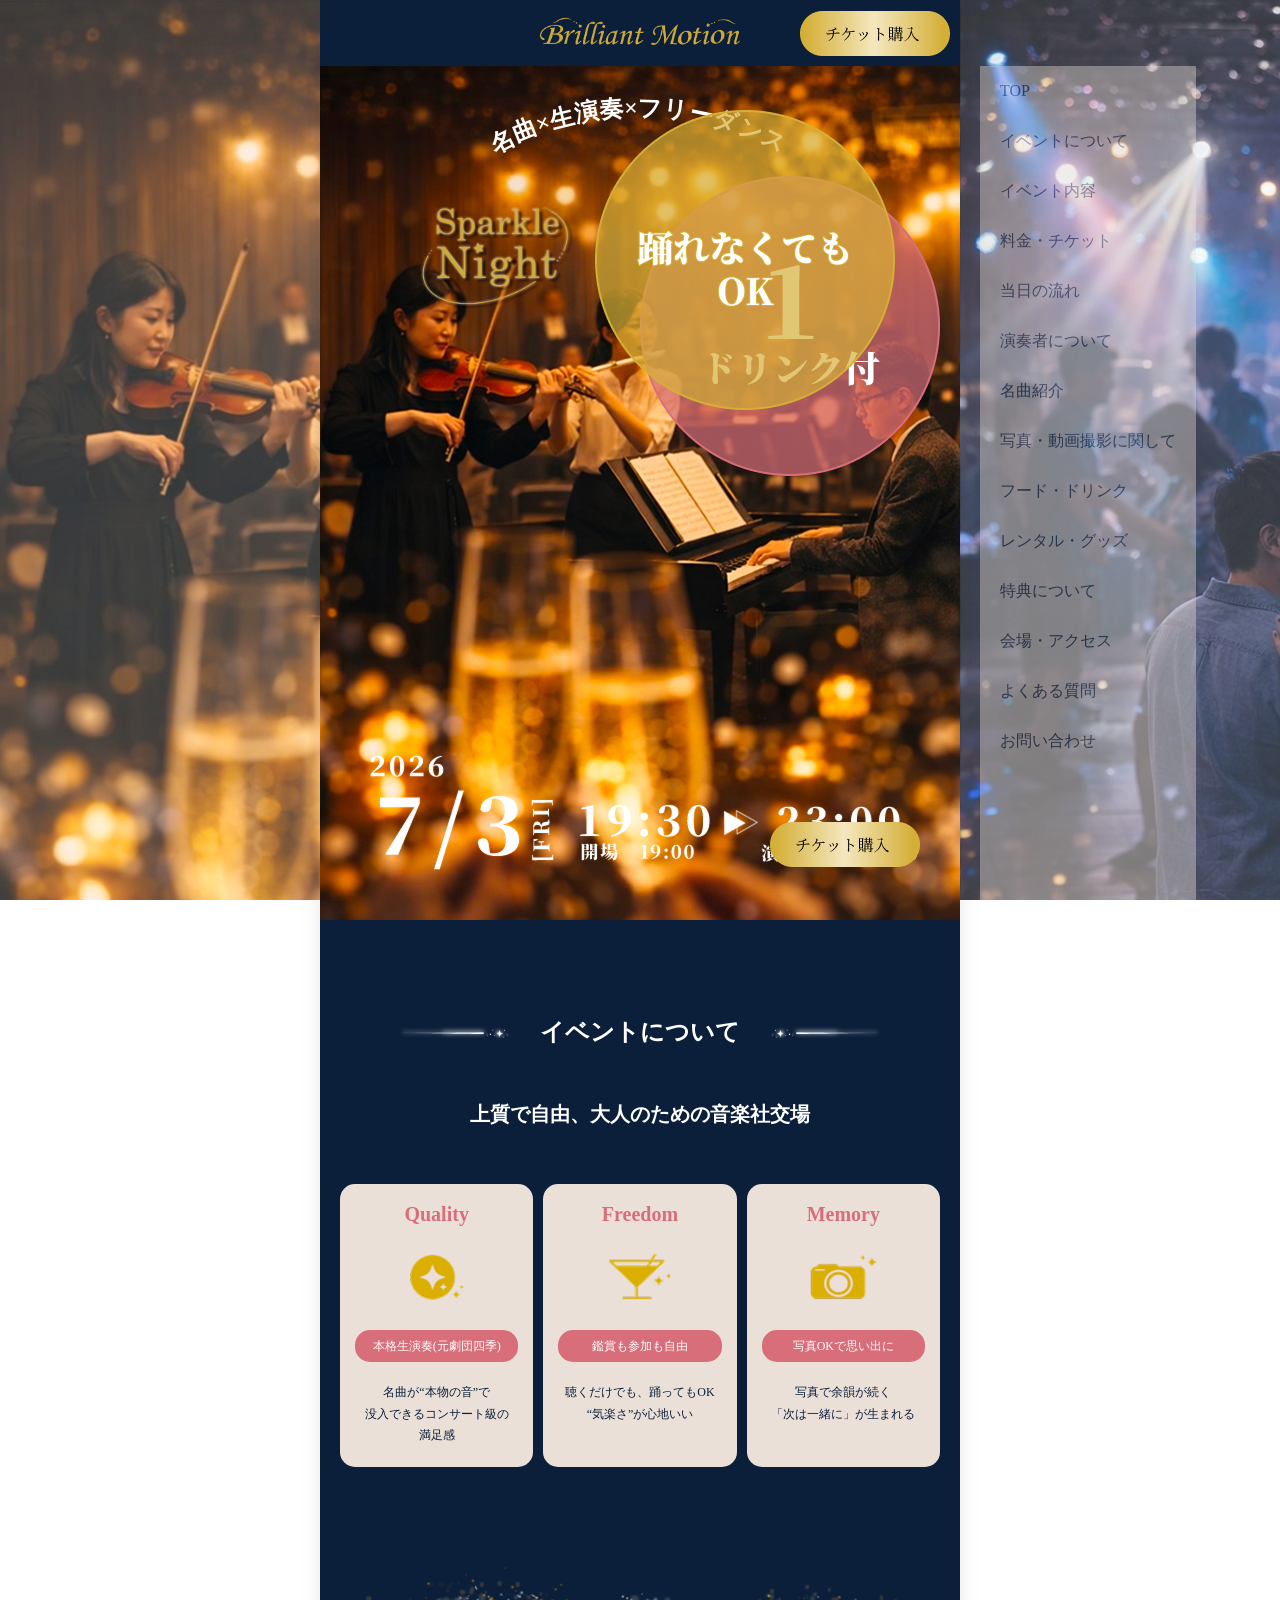
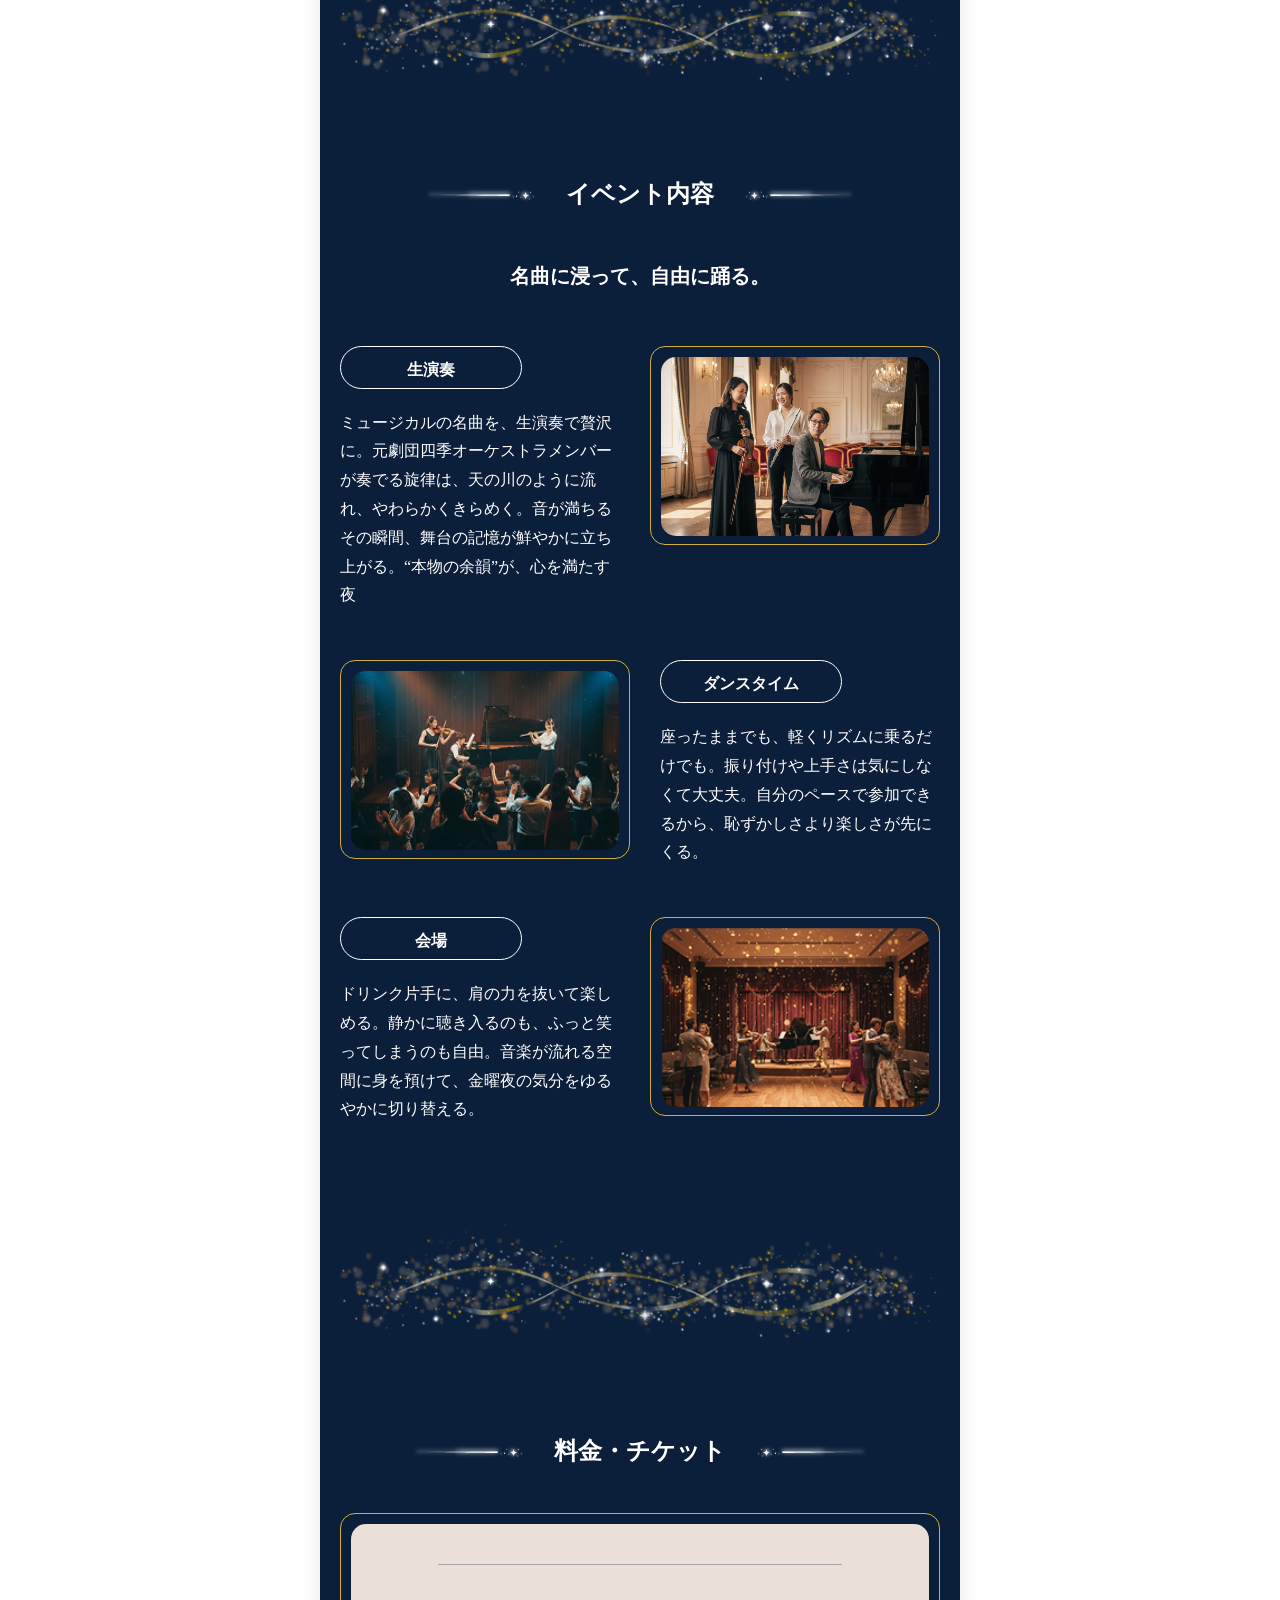
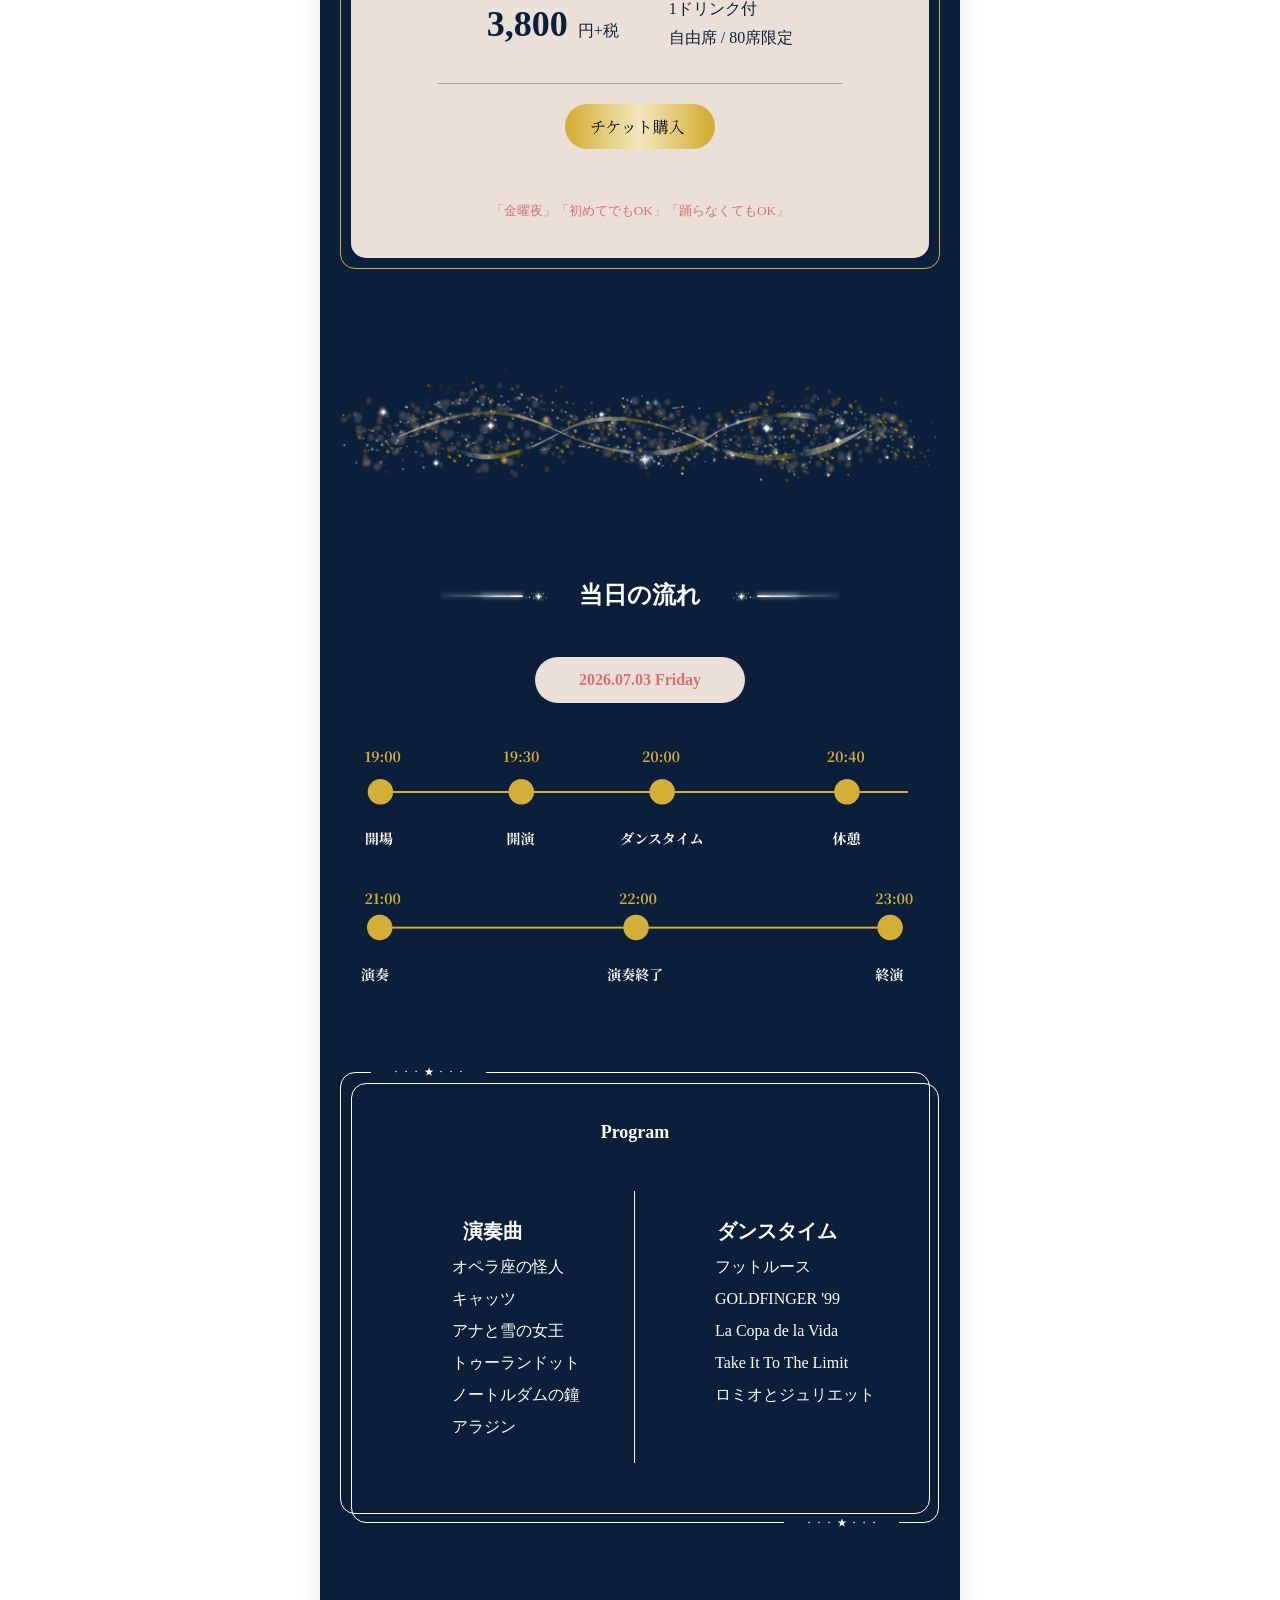
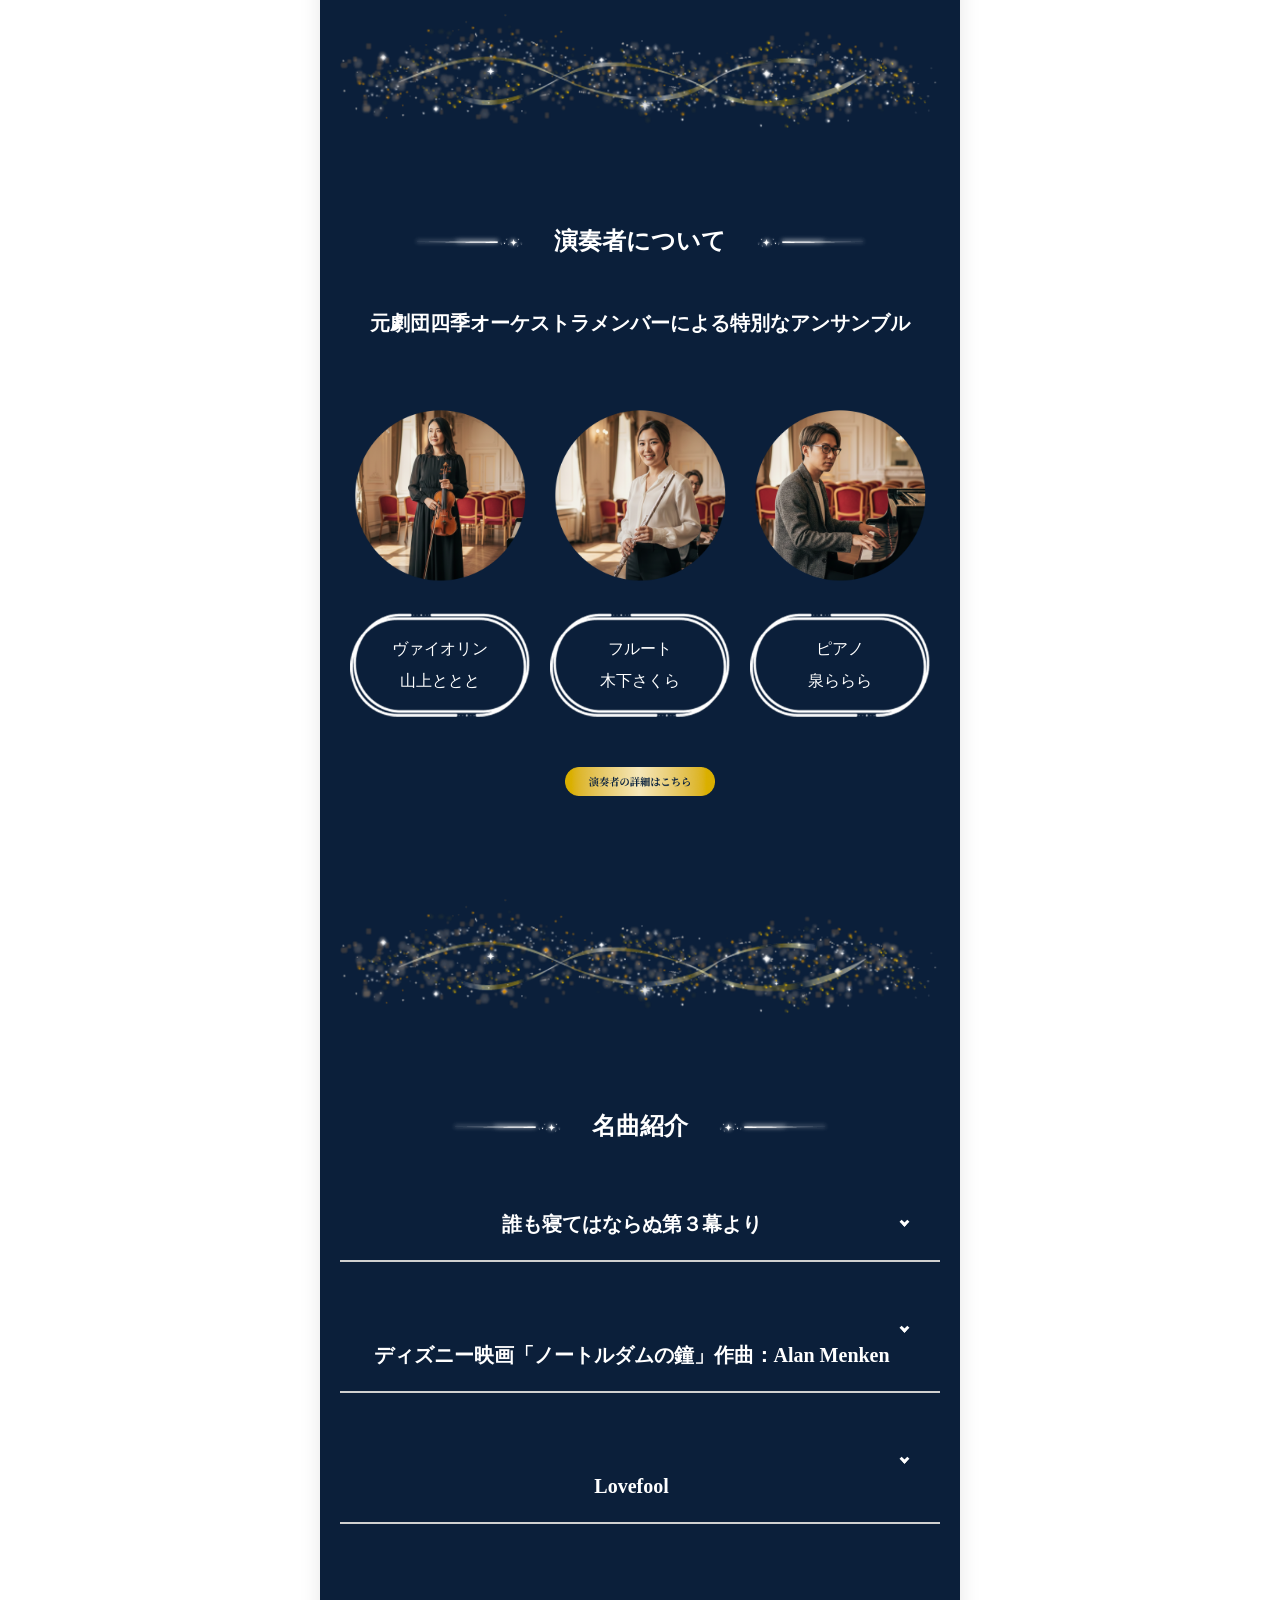
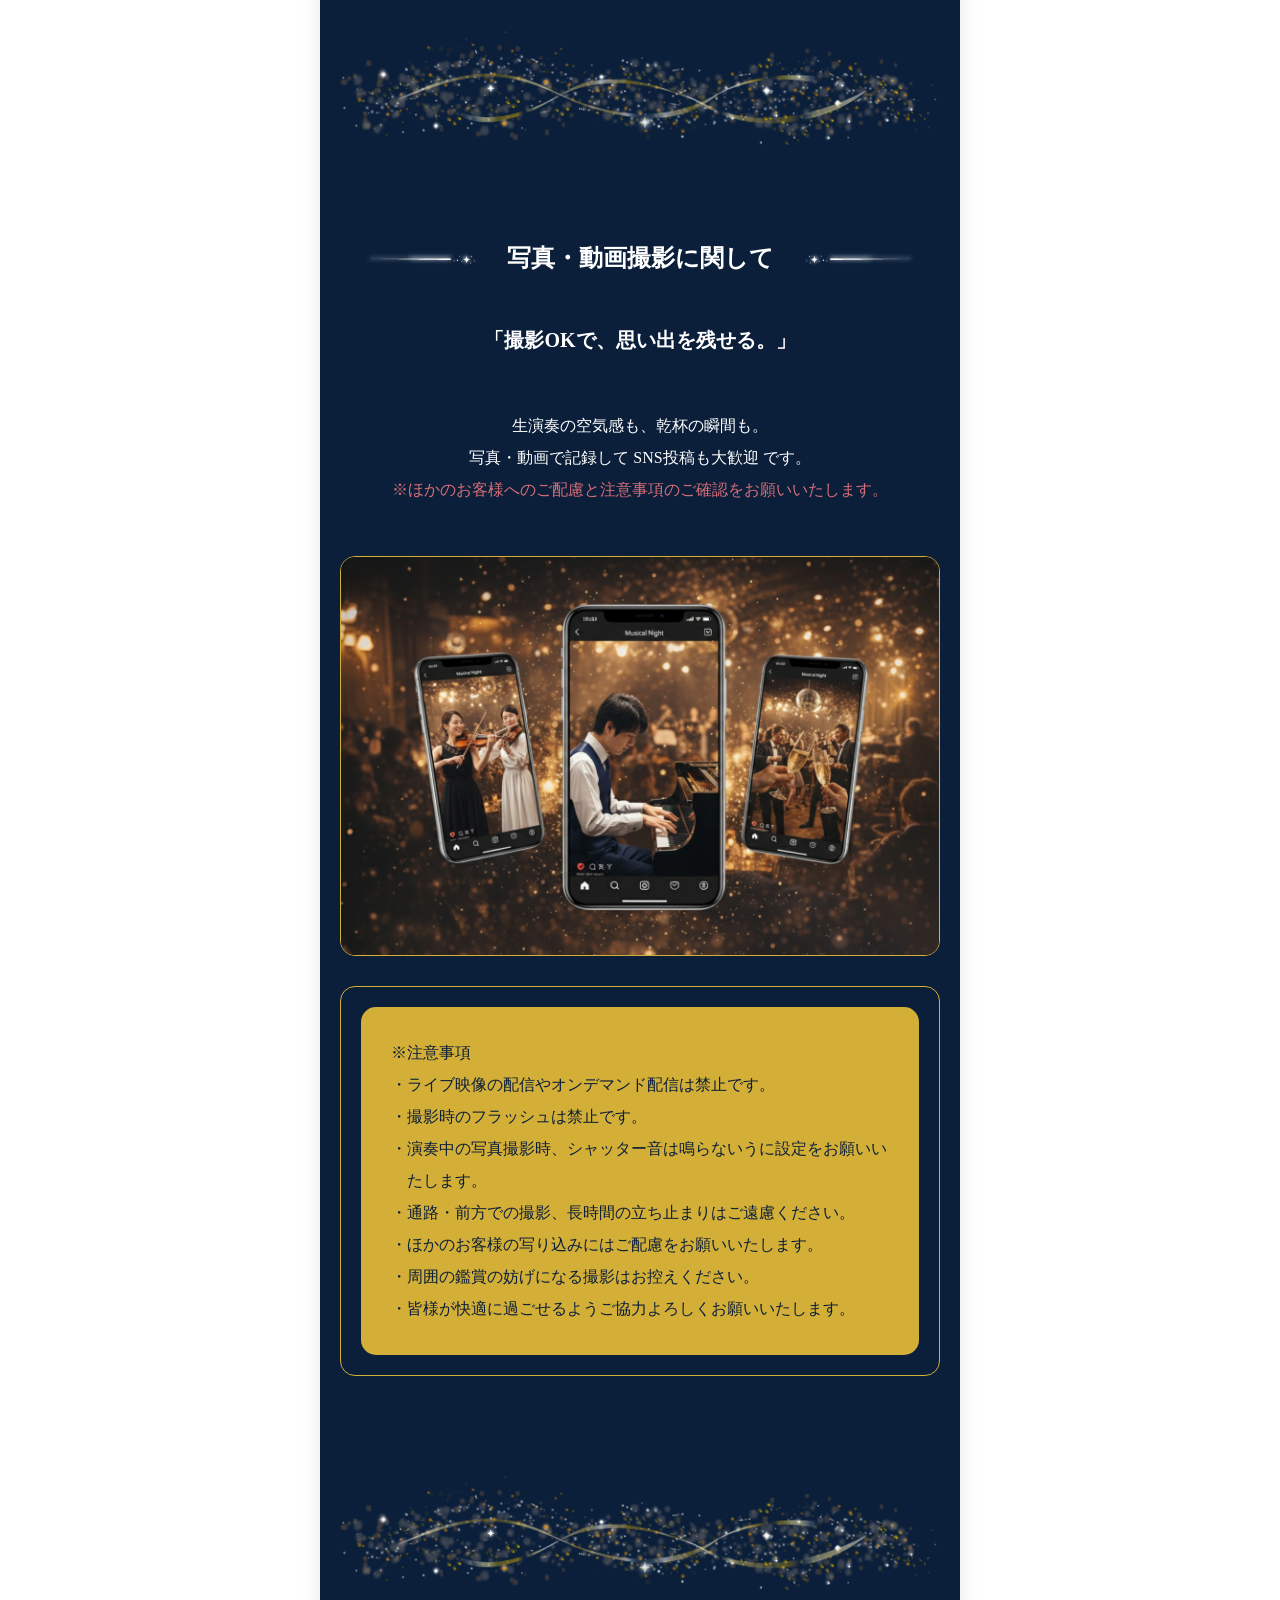
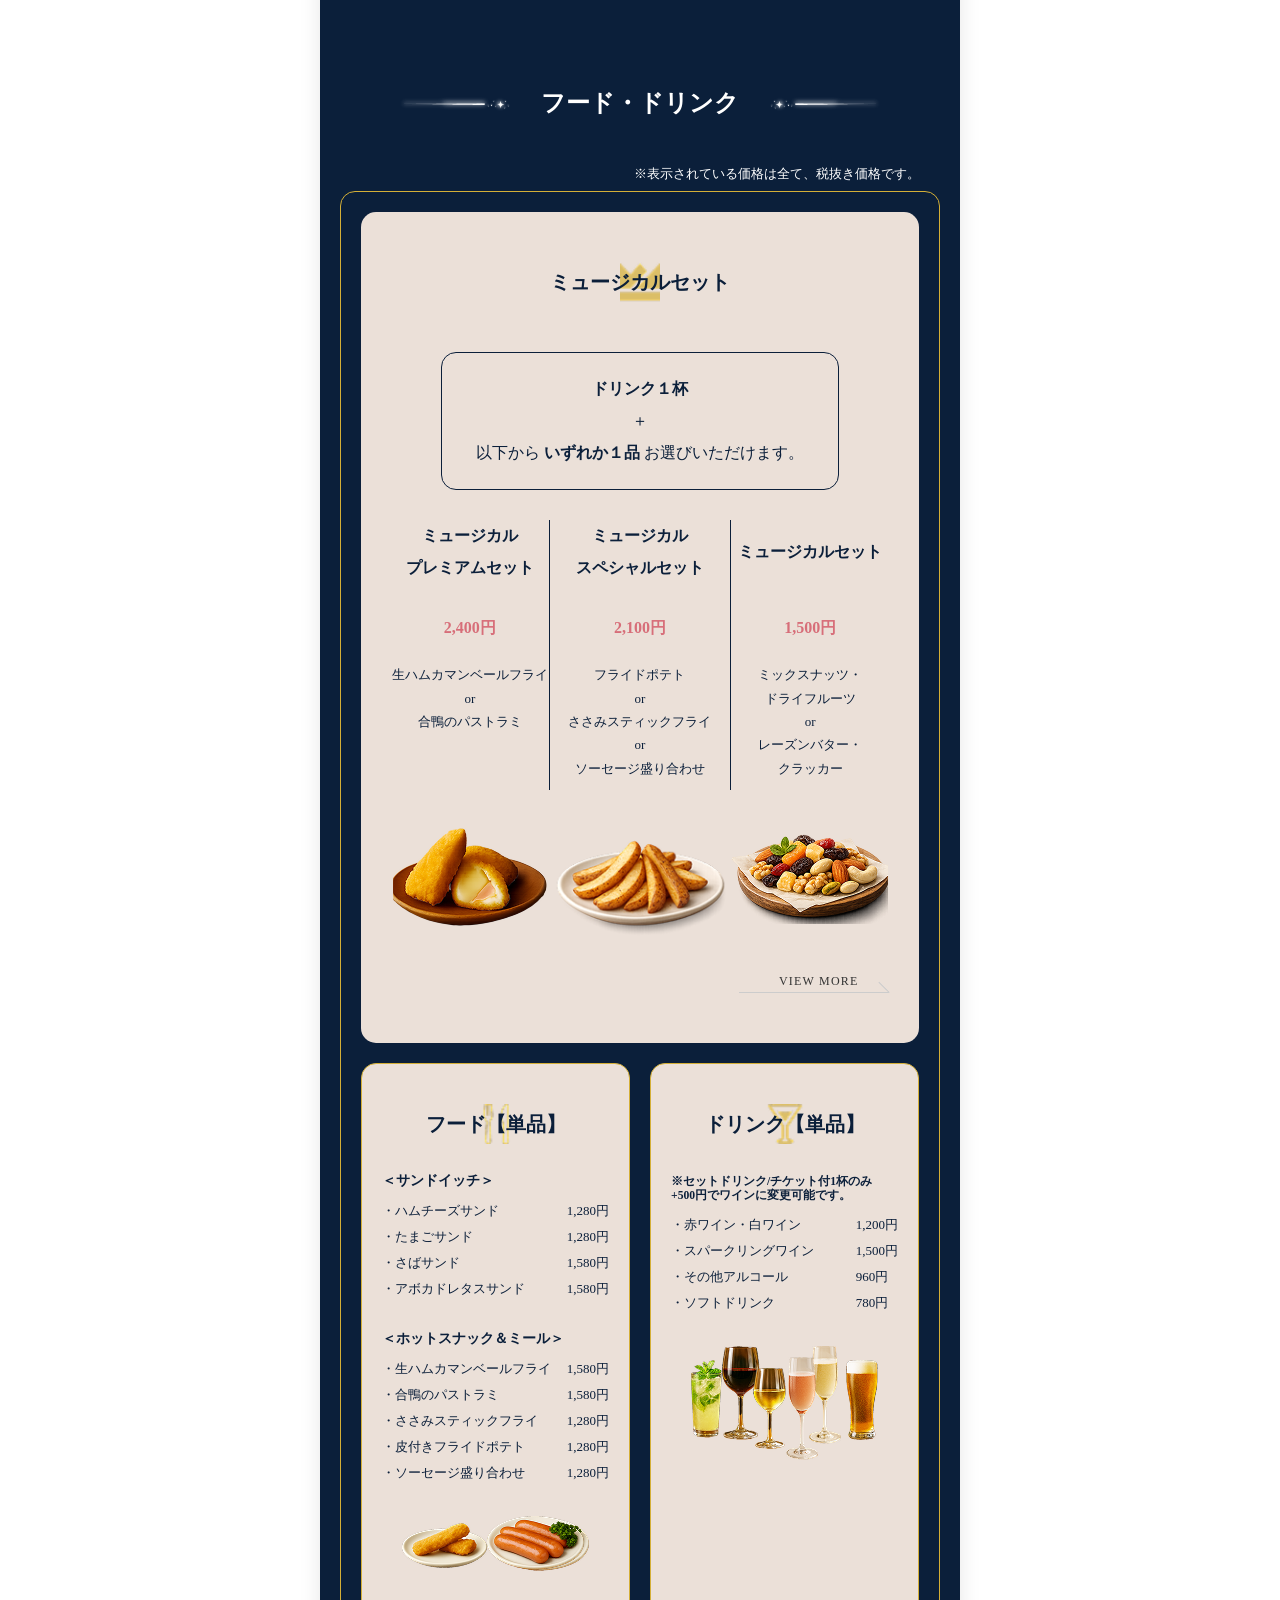
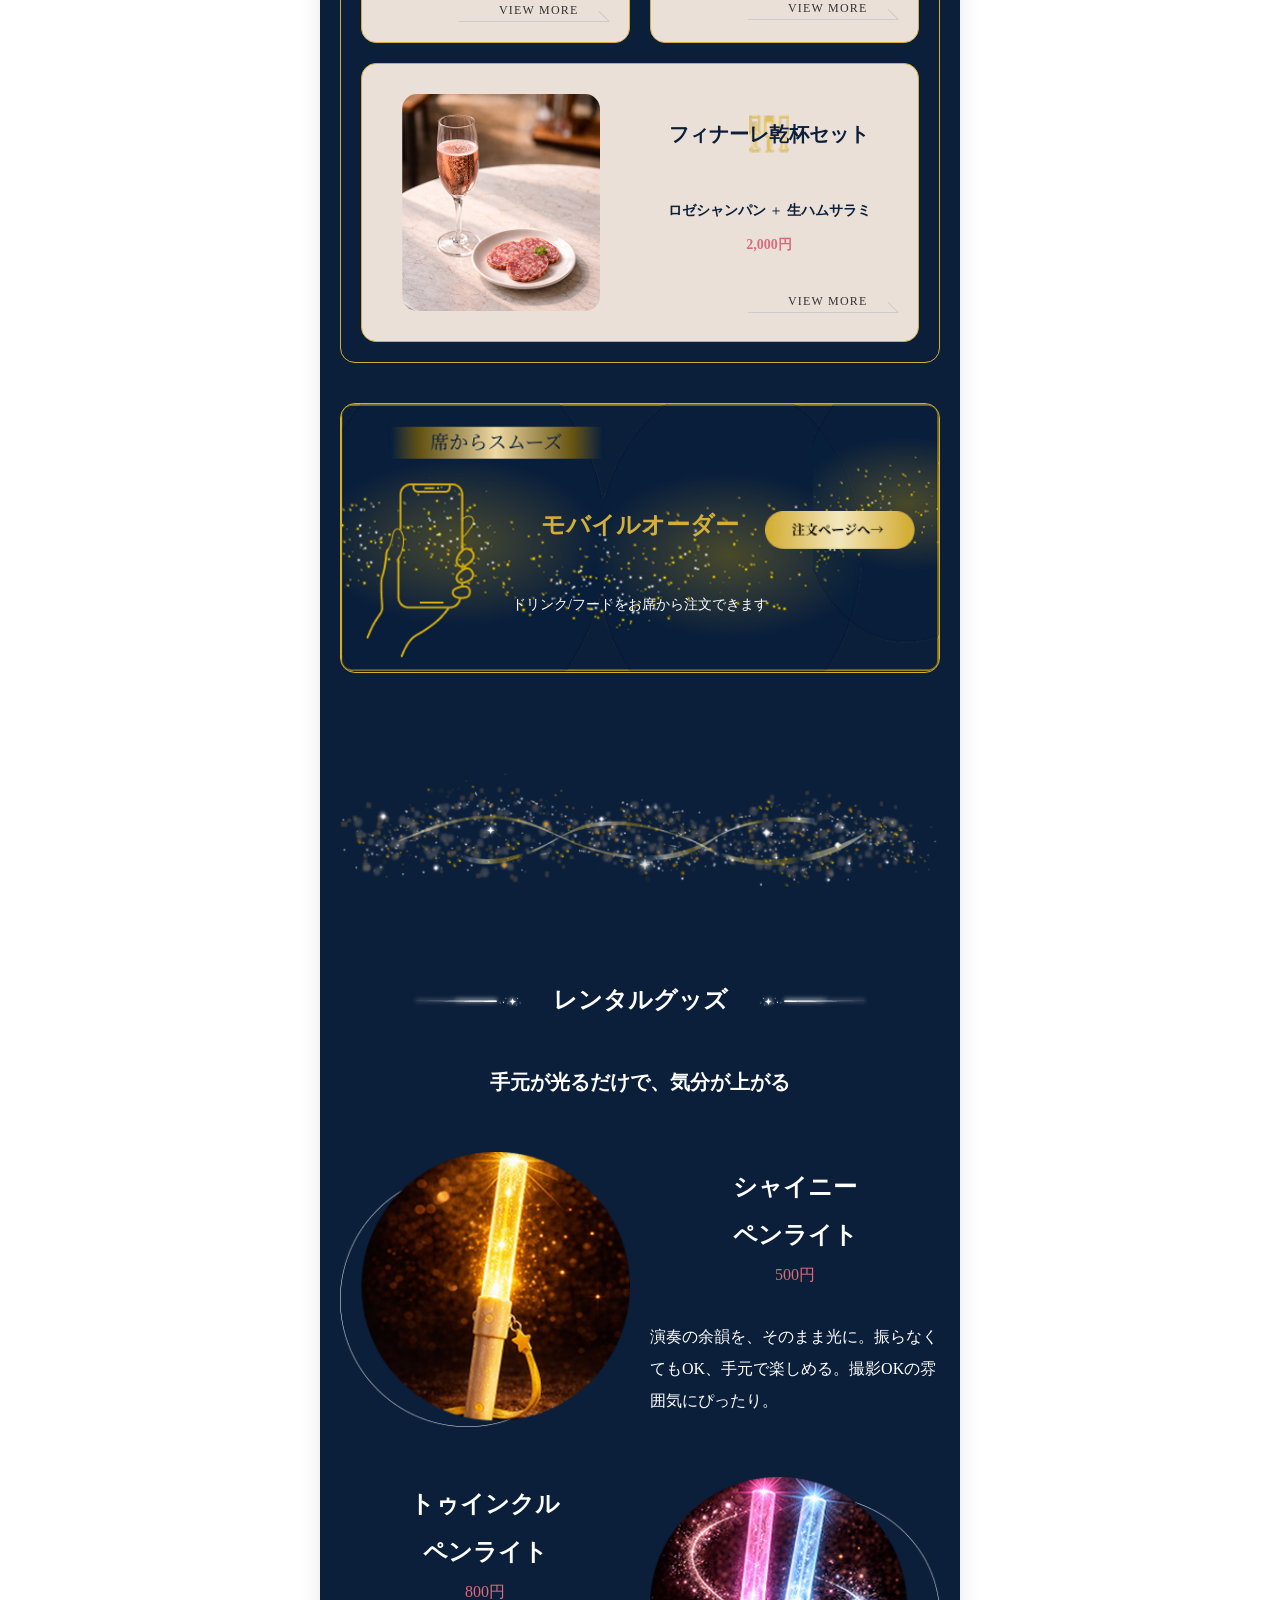
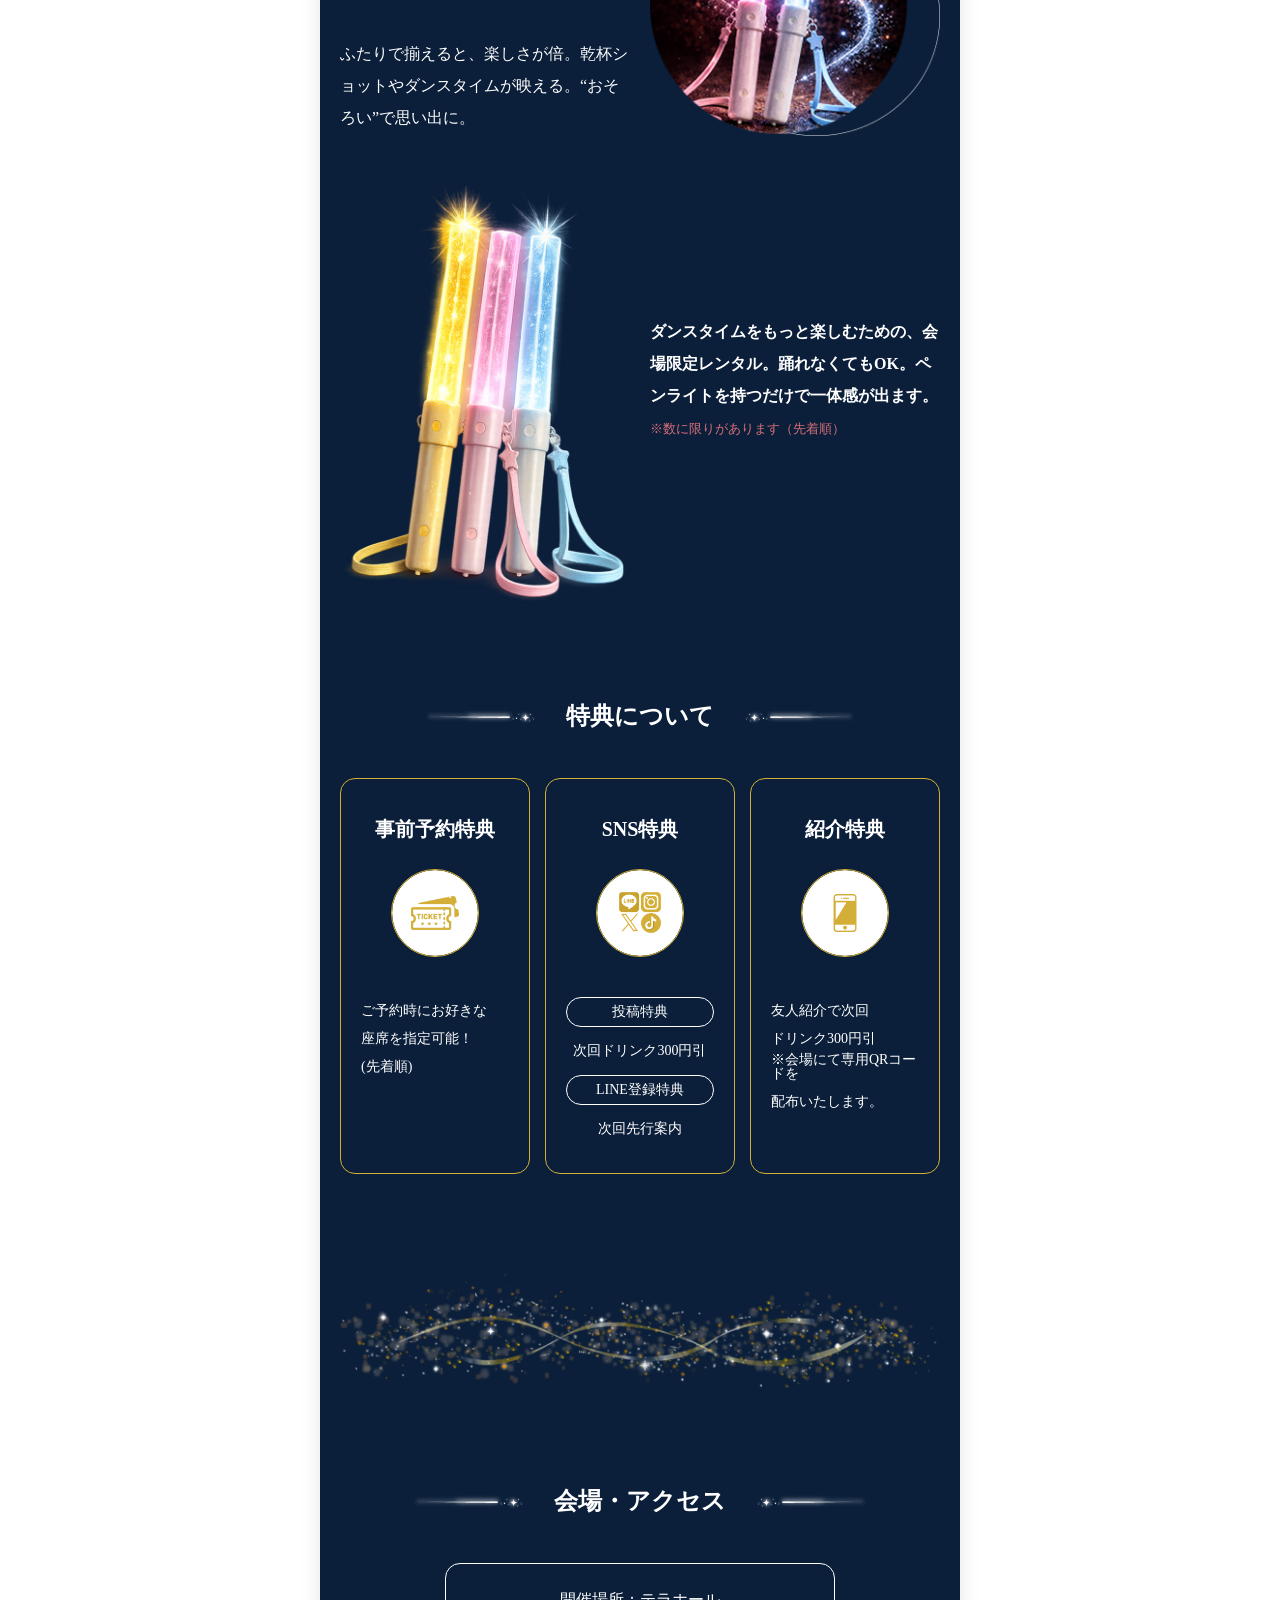
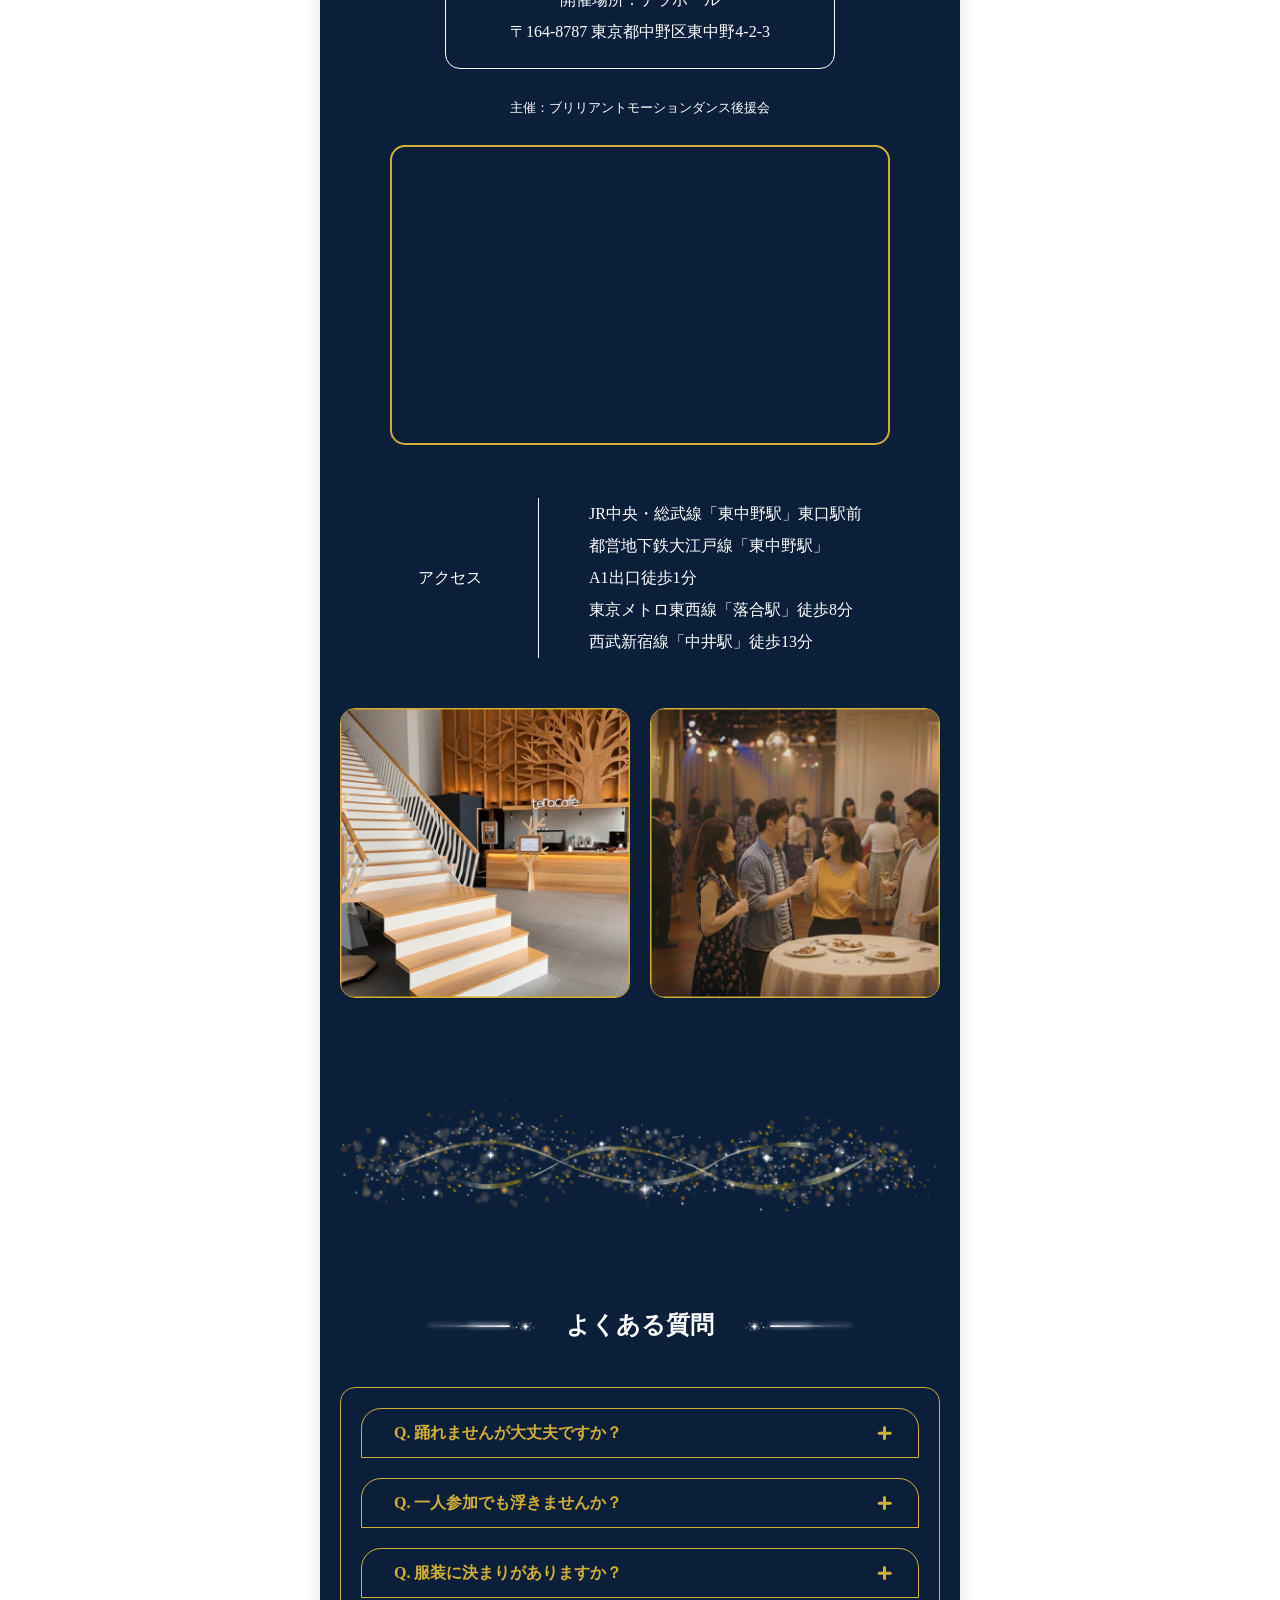
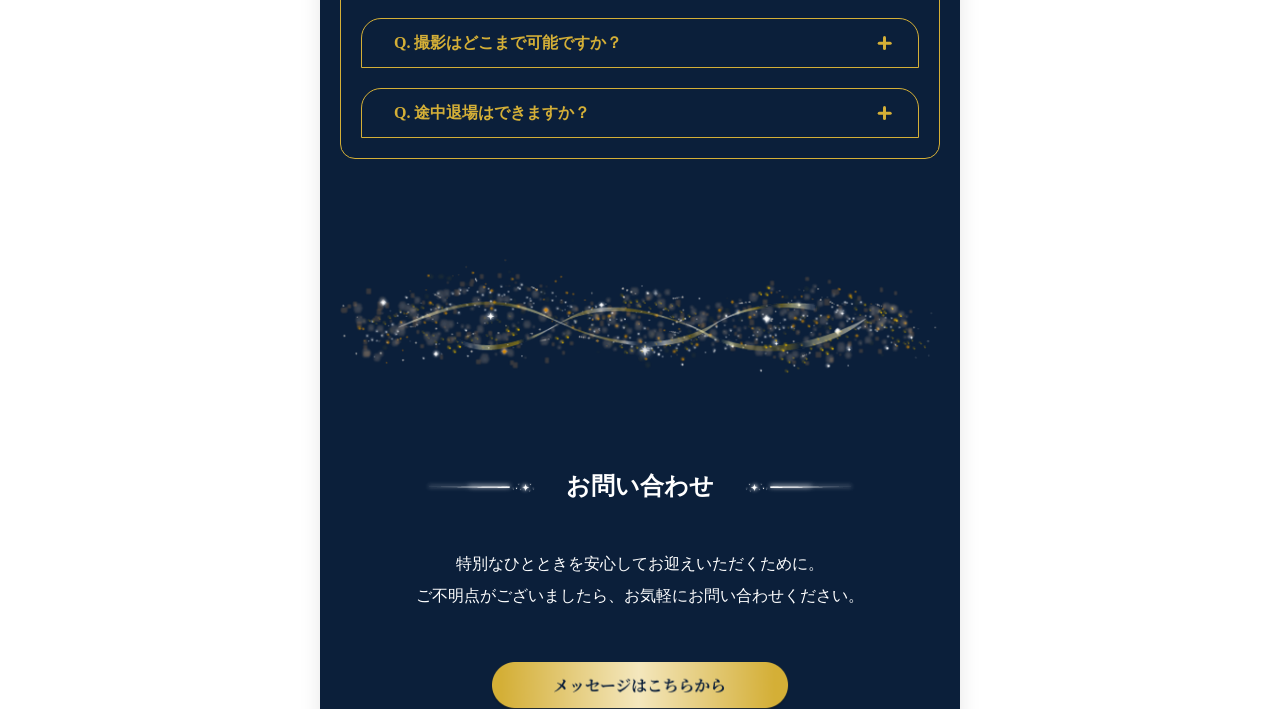
==== commit eeb621a7: "Add files via upload" ====
--- a/brilliant-motion/index.html
+++ b/brilliant-motion/index.html
@@ -287,7 +287,12 @@
           </div>
         </div>
         <!-- /performers-wrap -->
-        <figure class="center-btn"><a href=""><img src="img/player_detail_button.png" alt="演奏者の詳細はこちら"></a></figure>
+        <figure class="center-btn">
+          <a class="img-button" href="">
+            <img class="normal" src="img/player_detail_button.png" alt="演奏者の詳細はこちら">
+            <img class="hover" src="img/player_detail_button_hover.png" alt="演奏者の詳細はこちら">
+          </a>
+        </figure>
         <figure class="kirakira"><img src="img/kirakira.png" alt="装飾"></figure>
       </section>
       <!-- /performers -->
@@ -404,7 +409,6 @@
           <div class="food-box">
             <div class="food-wrap">
               <h3>ミュージカルセット</h3>
-              <!-- <figure><img src="img/ikon1.png" alt="装飾"></figure> -->
             </div>
             <!-- /food-wrap -->
             <div class="service-wrap">
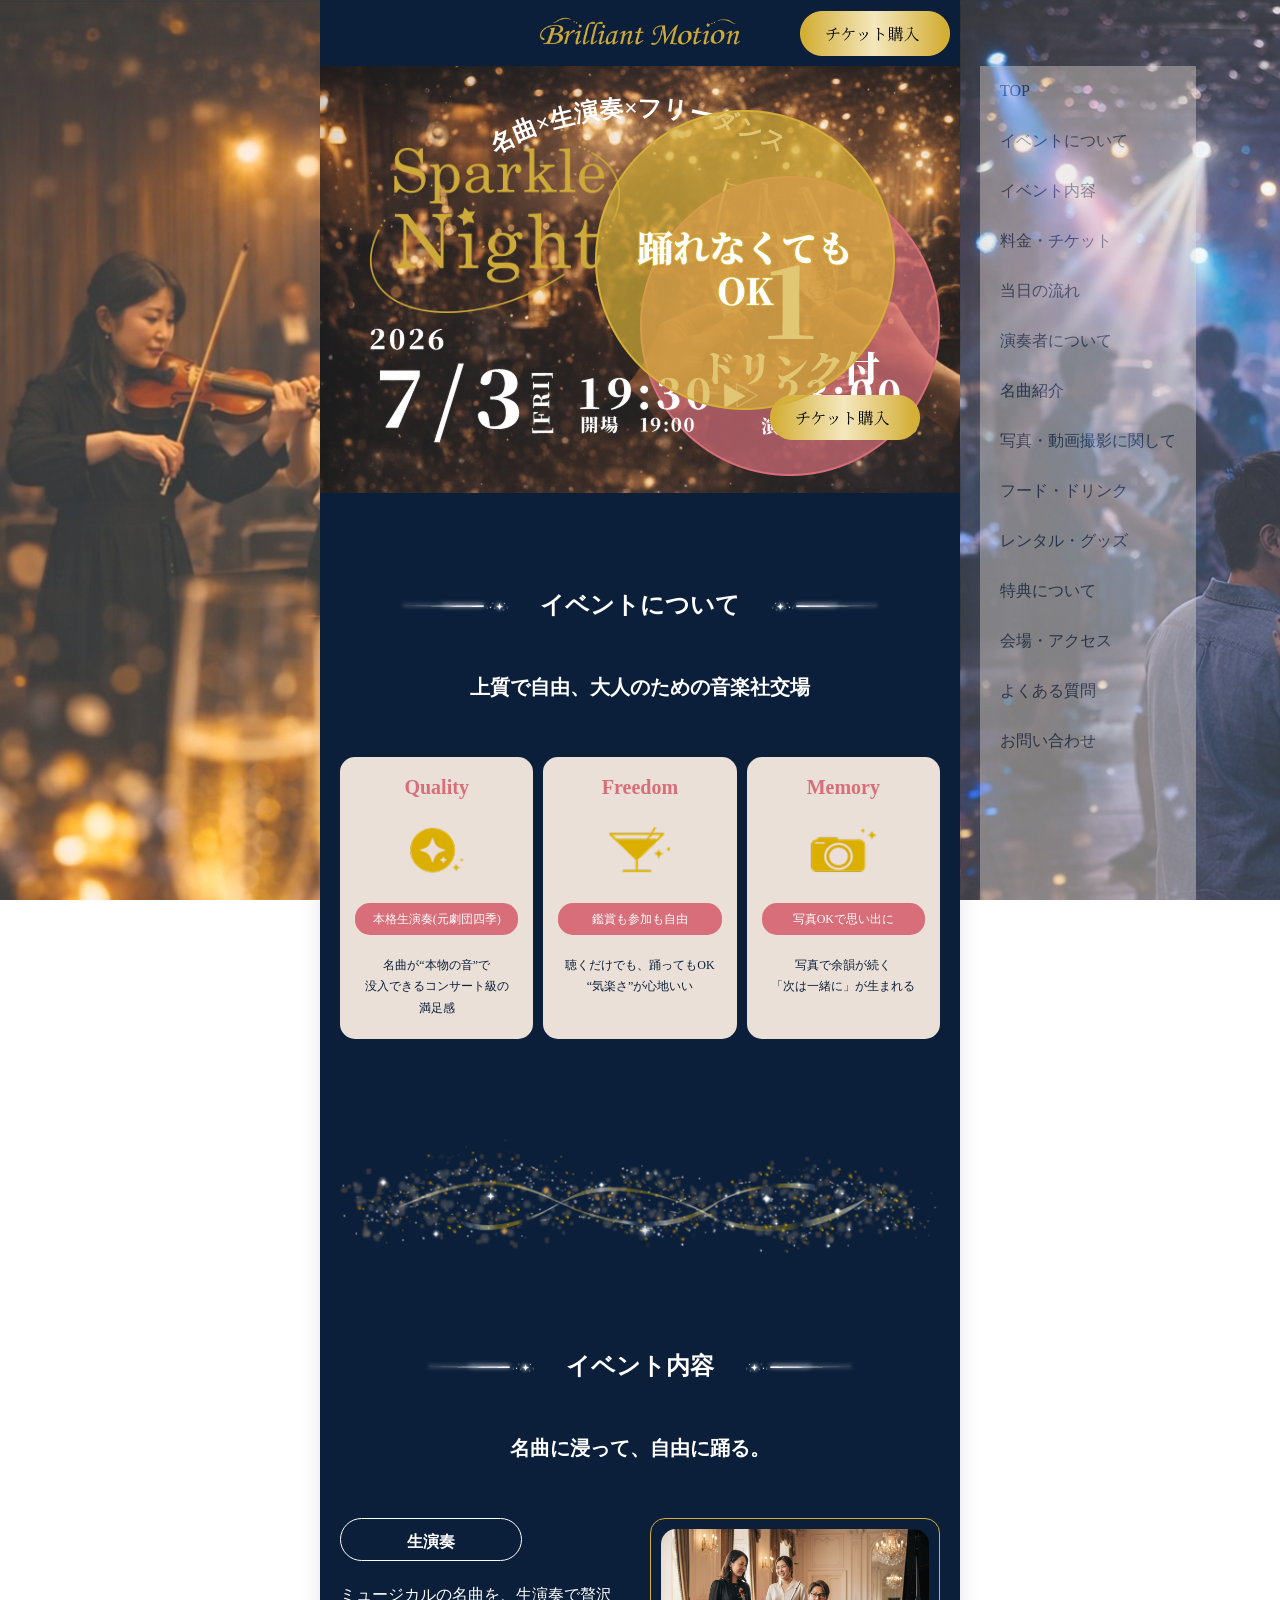
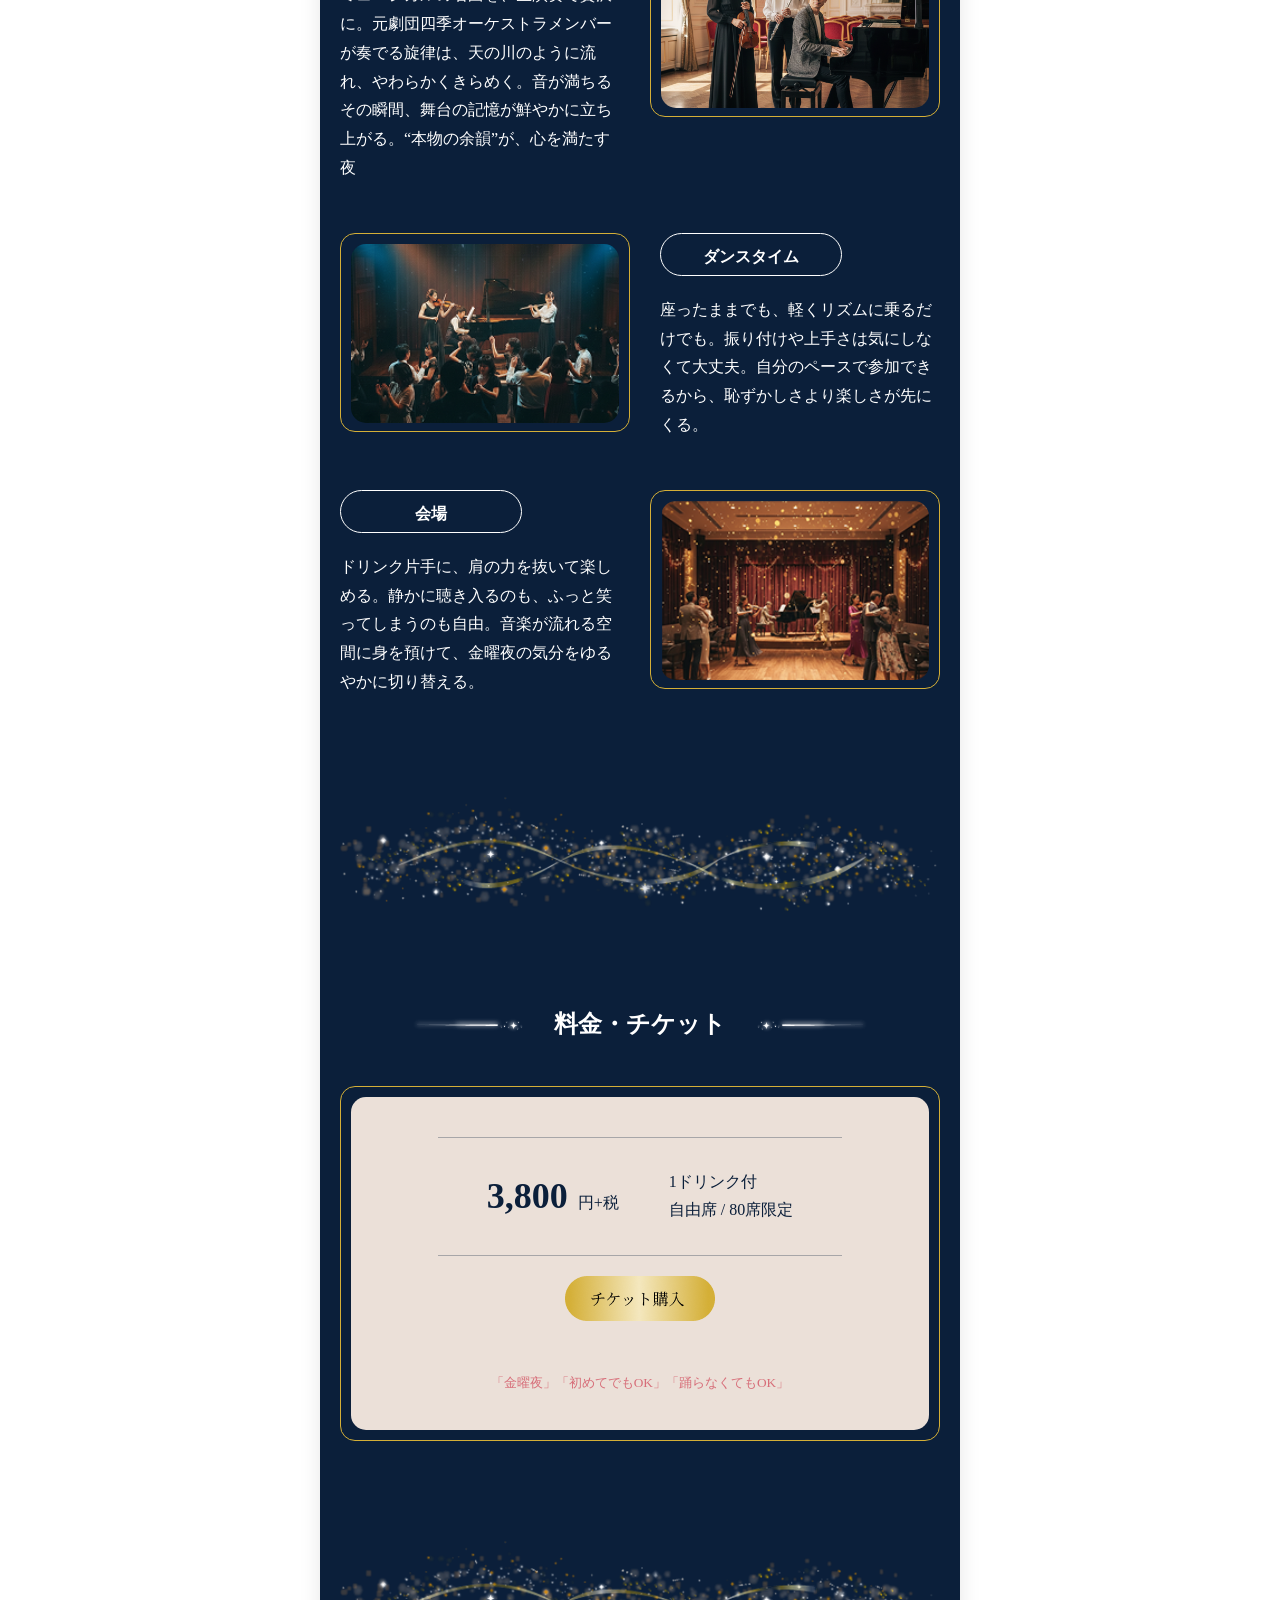
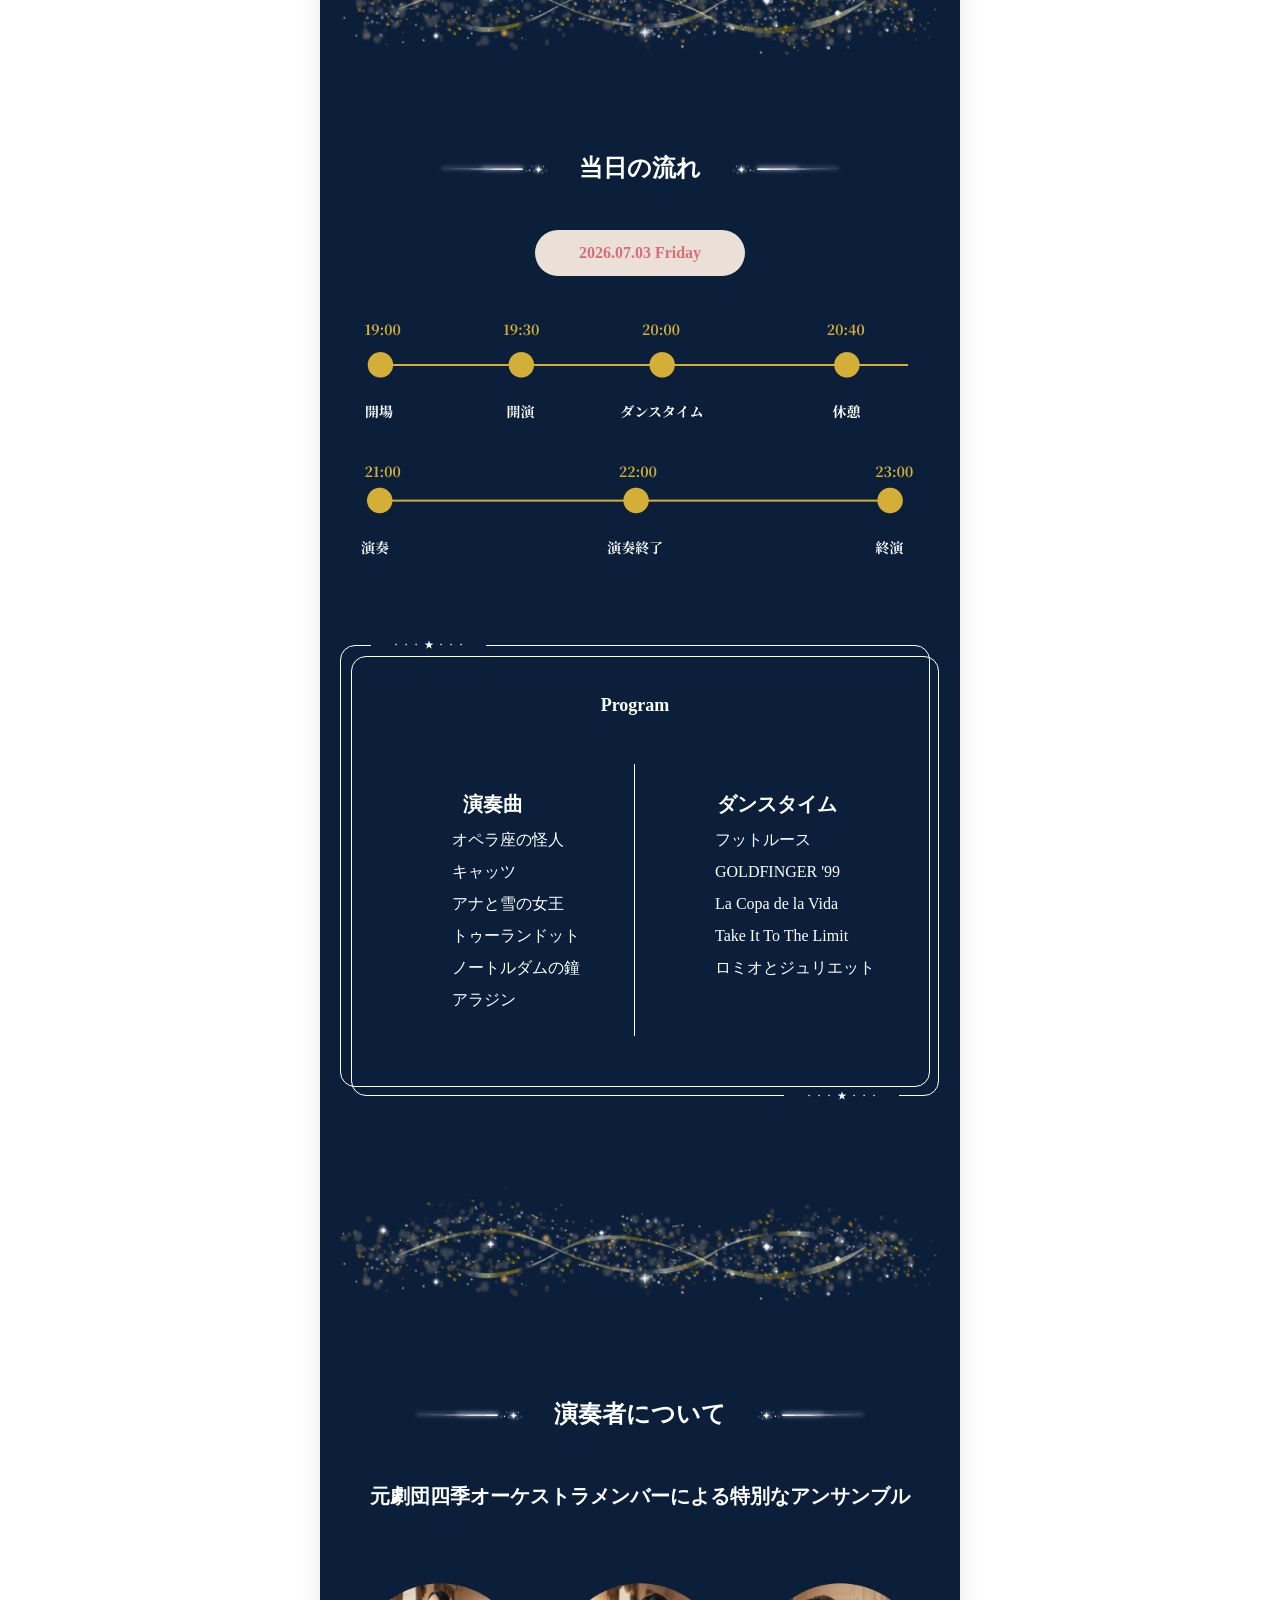
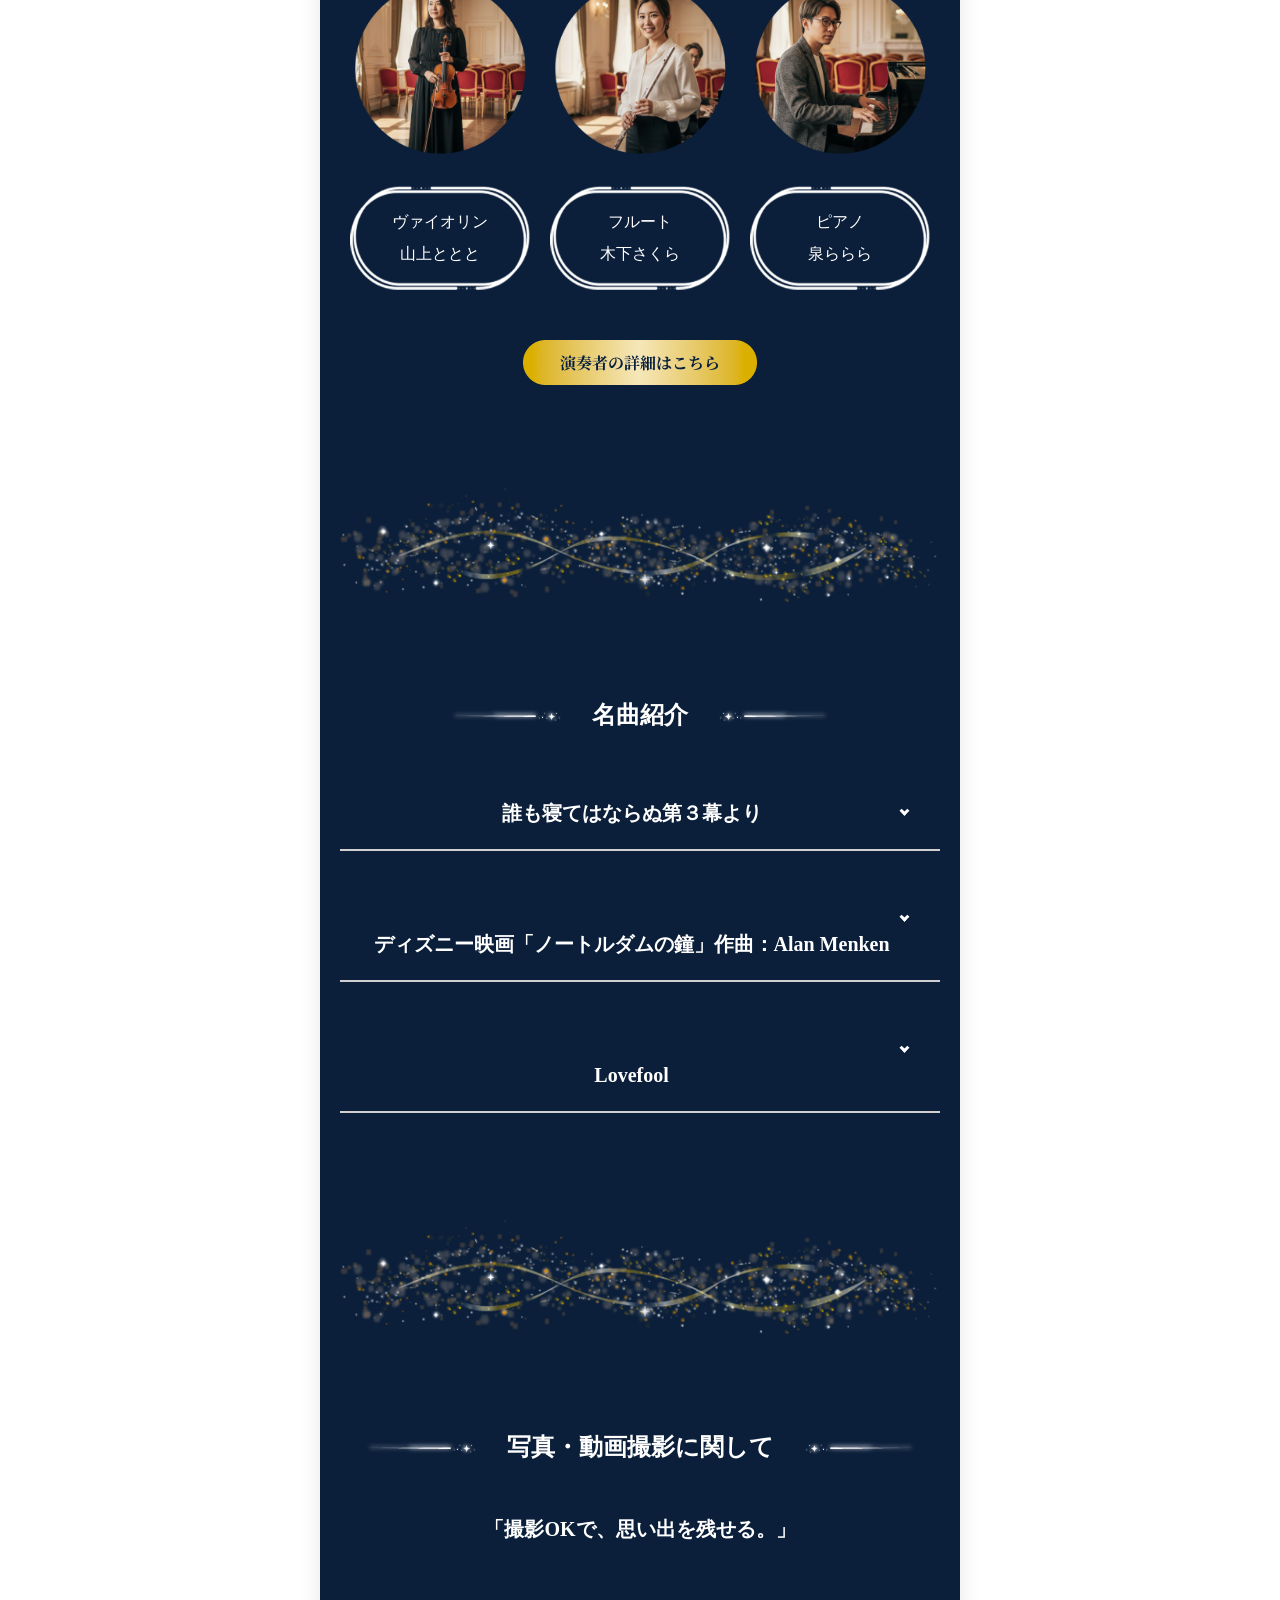
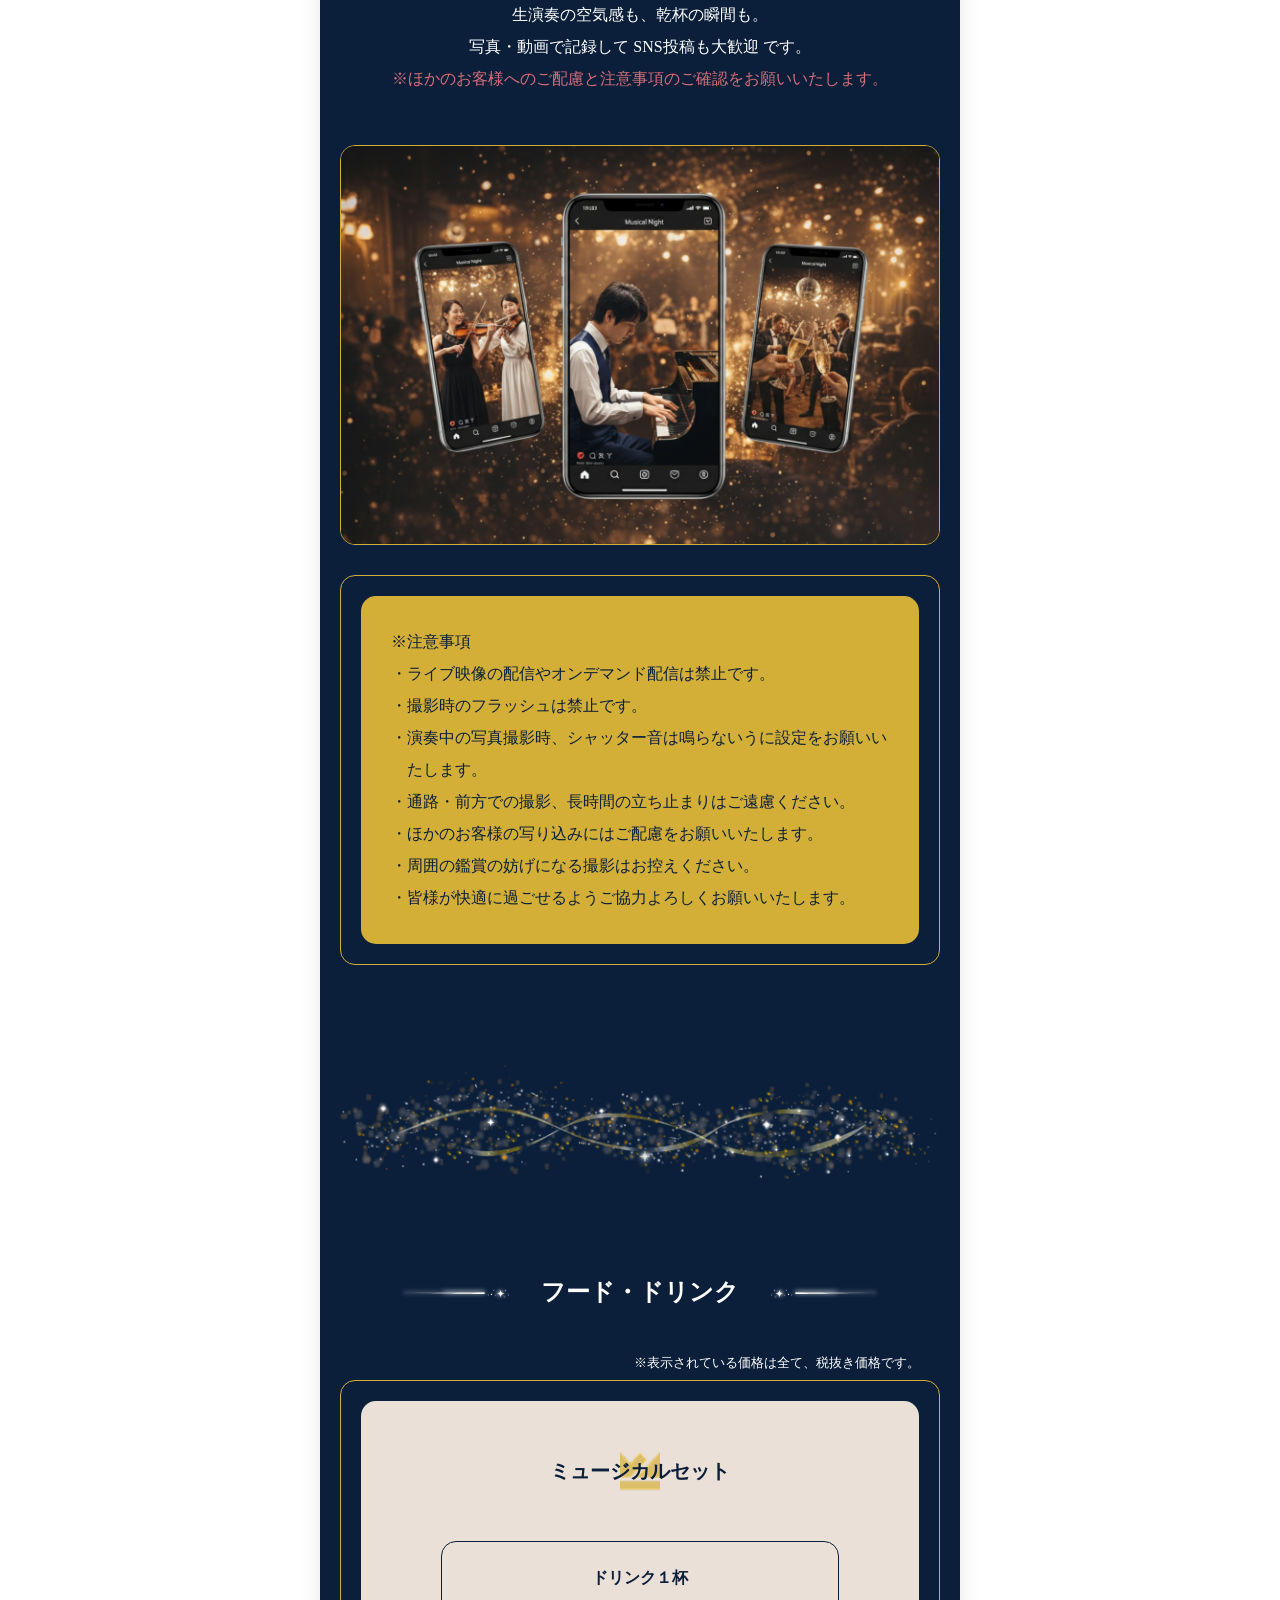
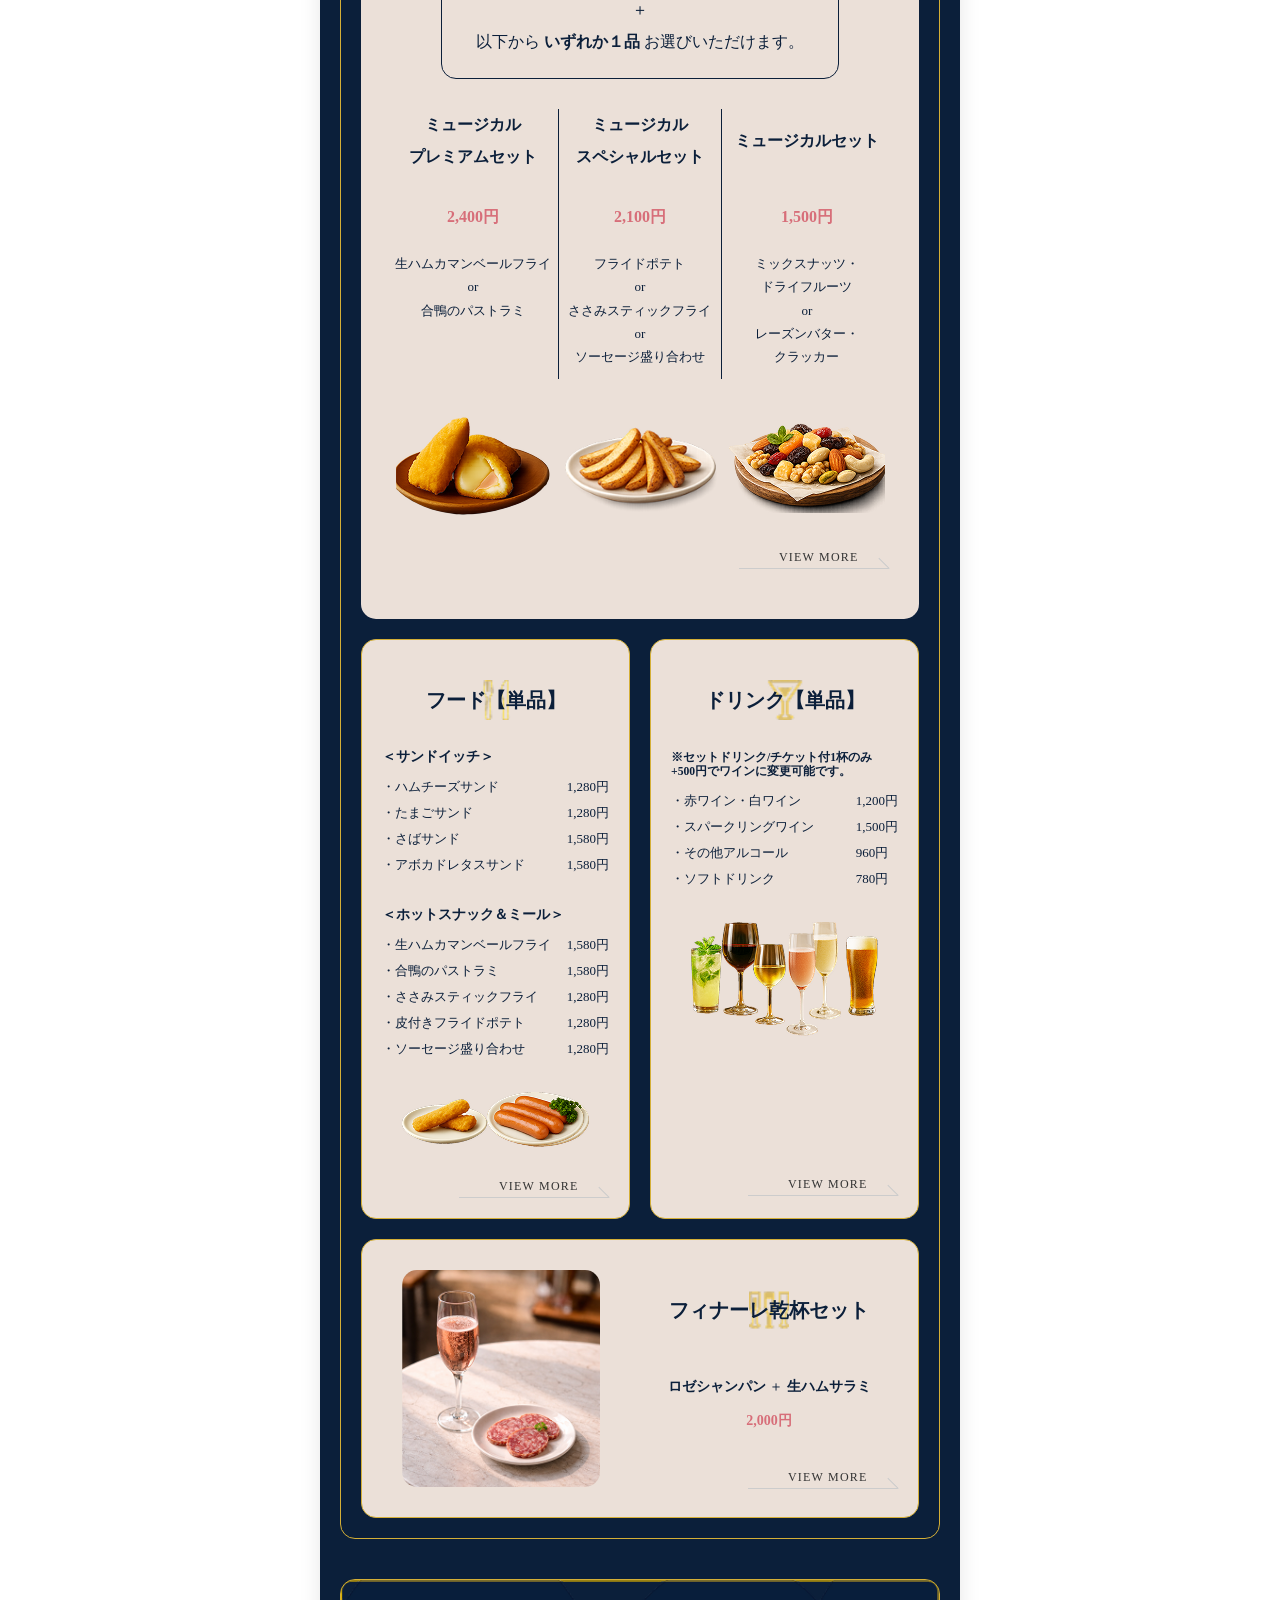
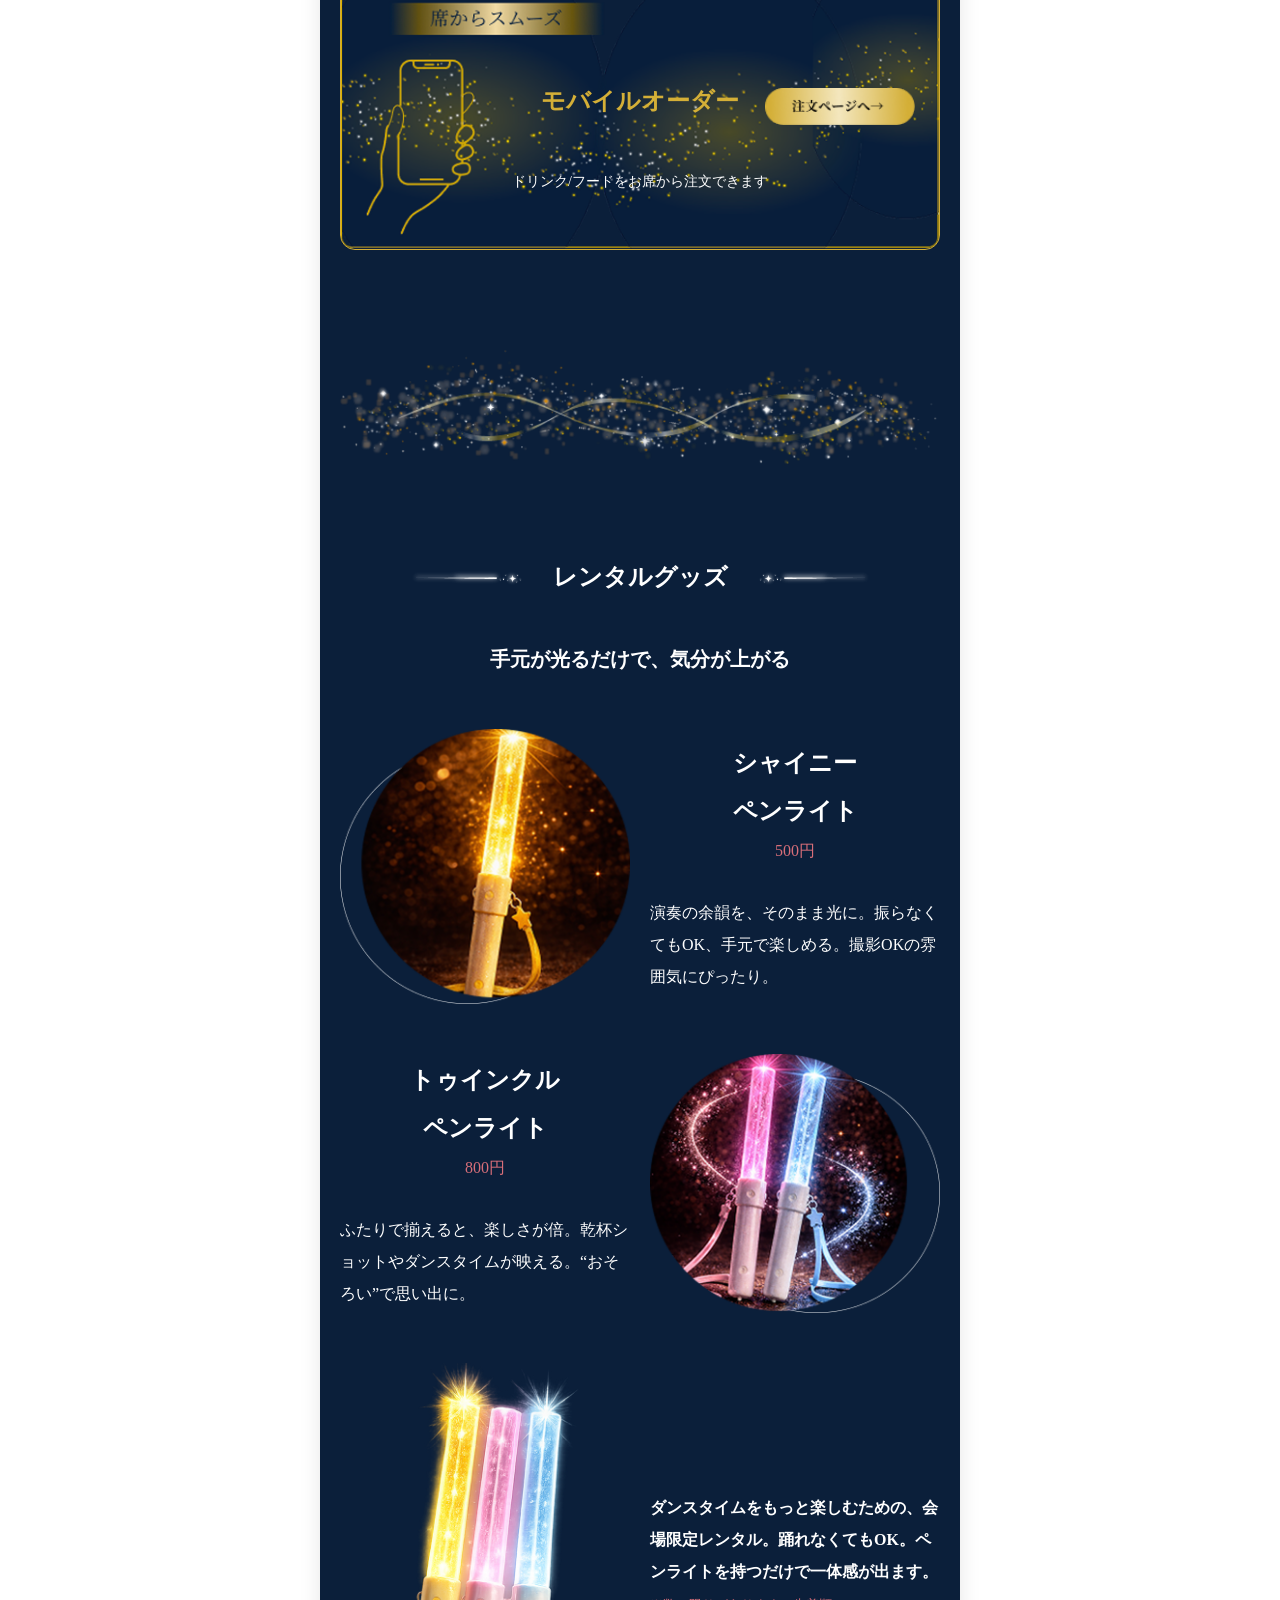
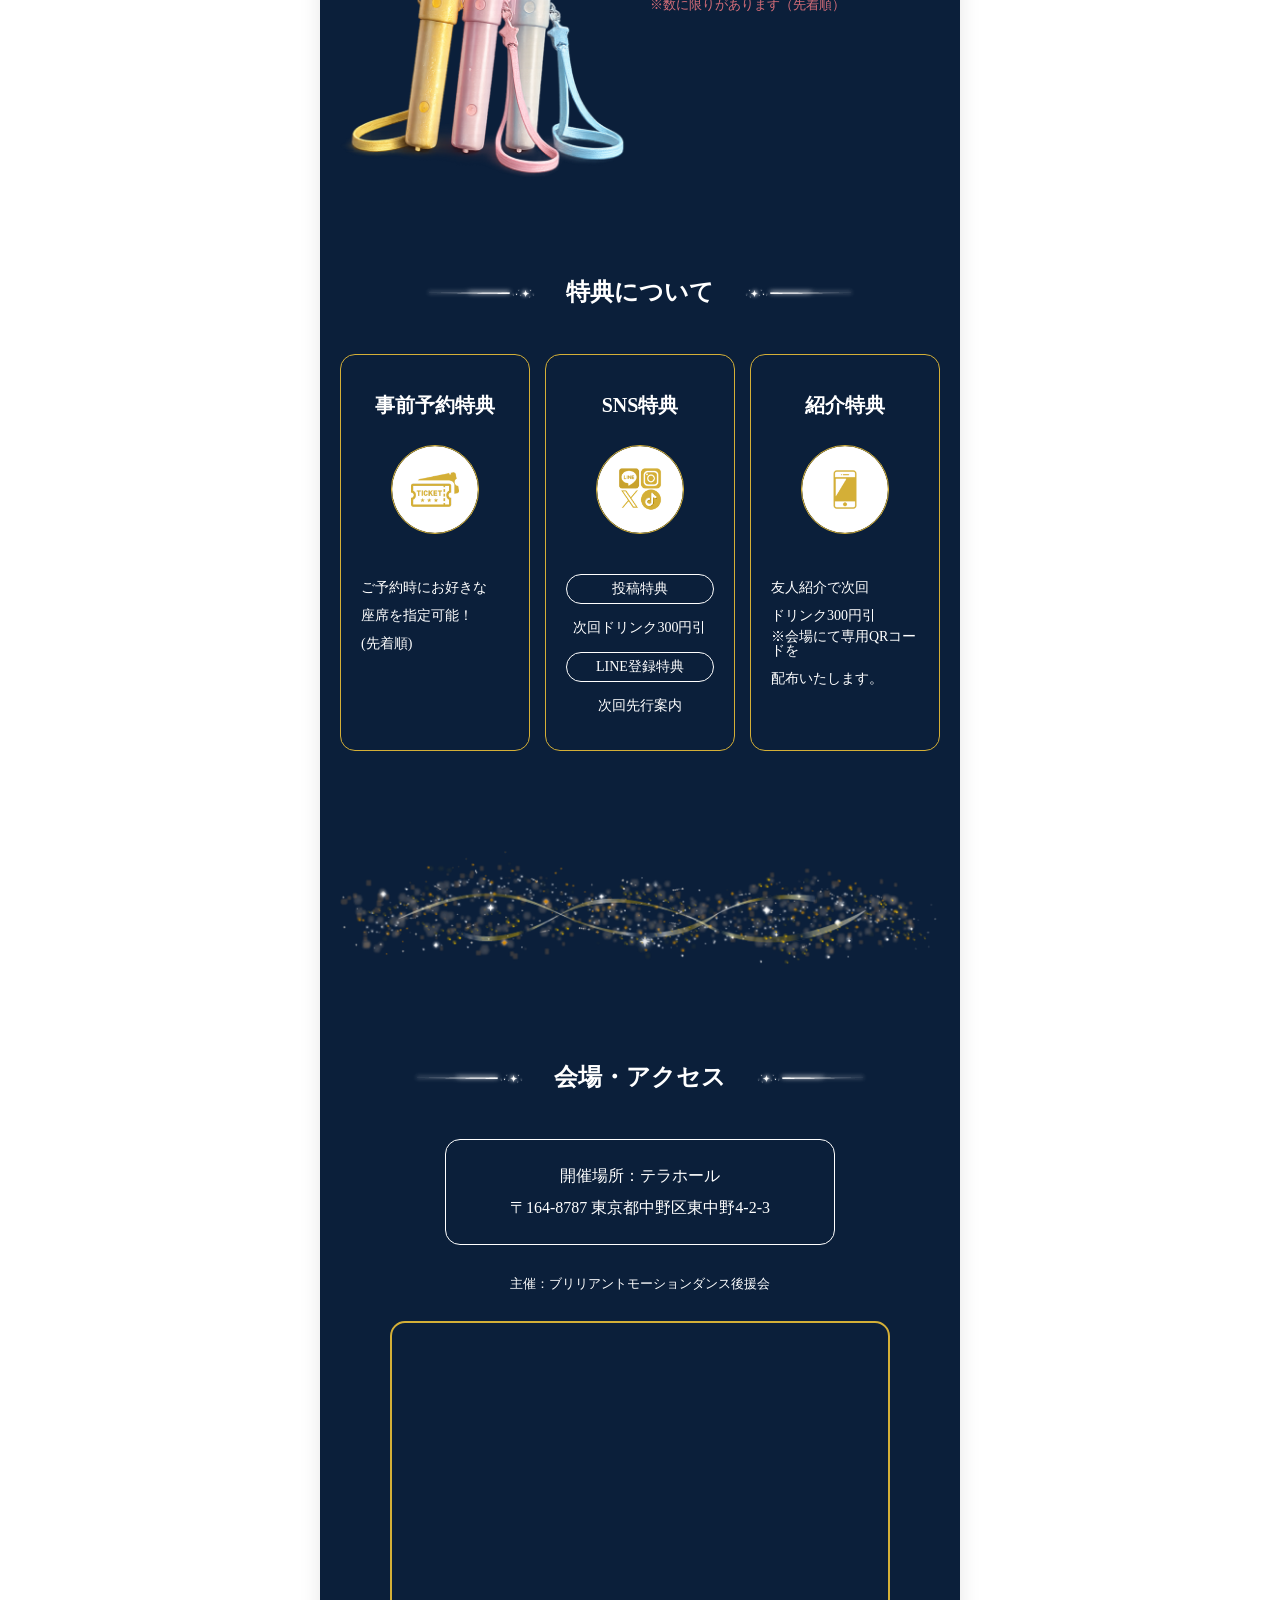
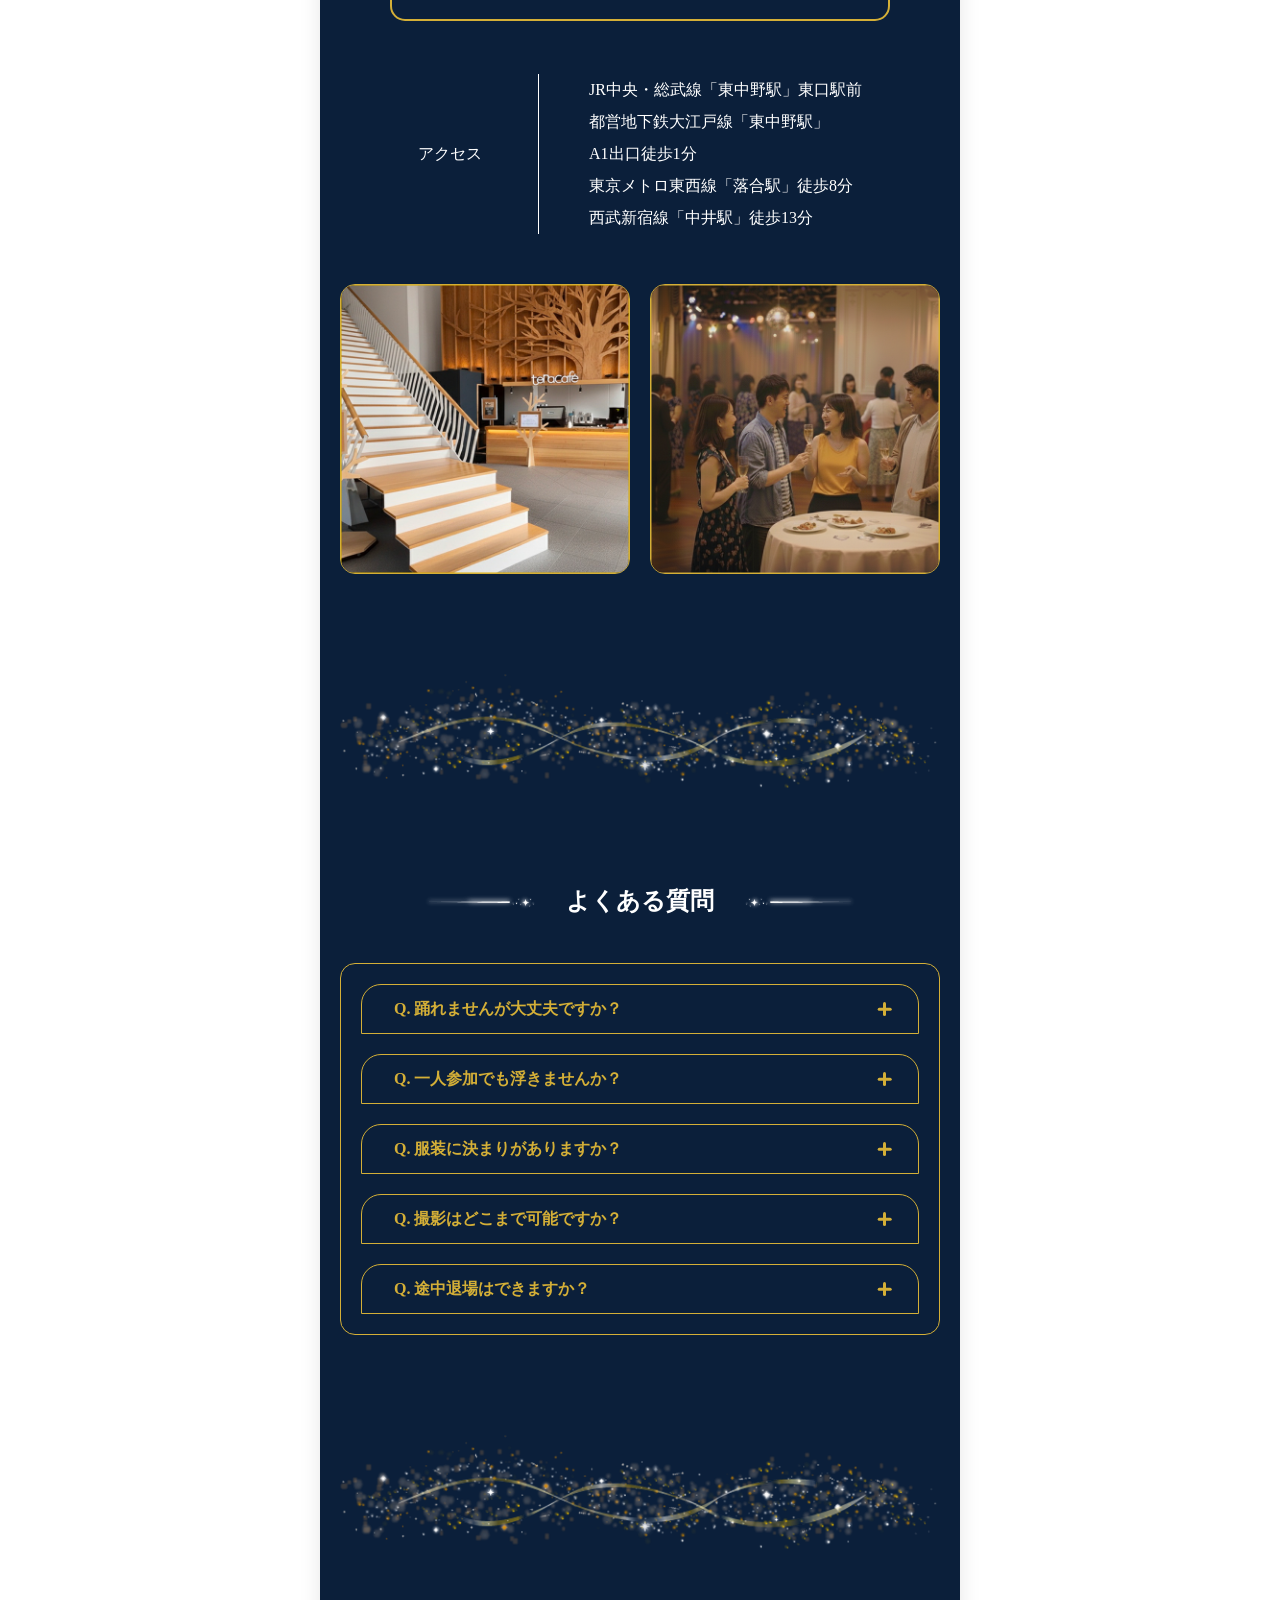
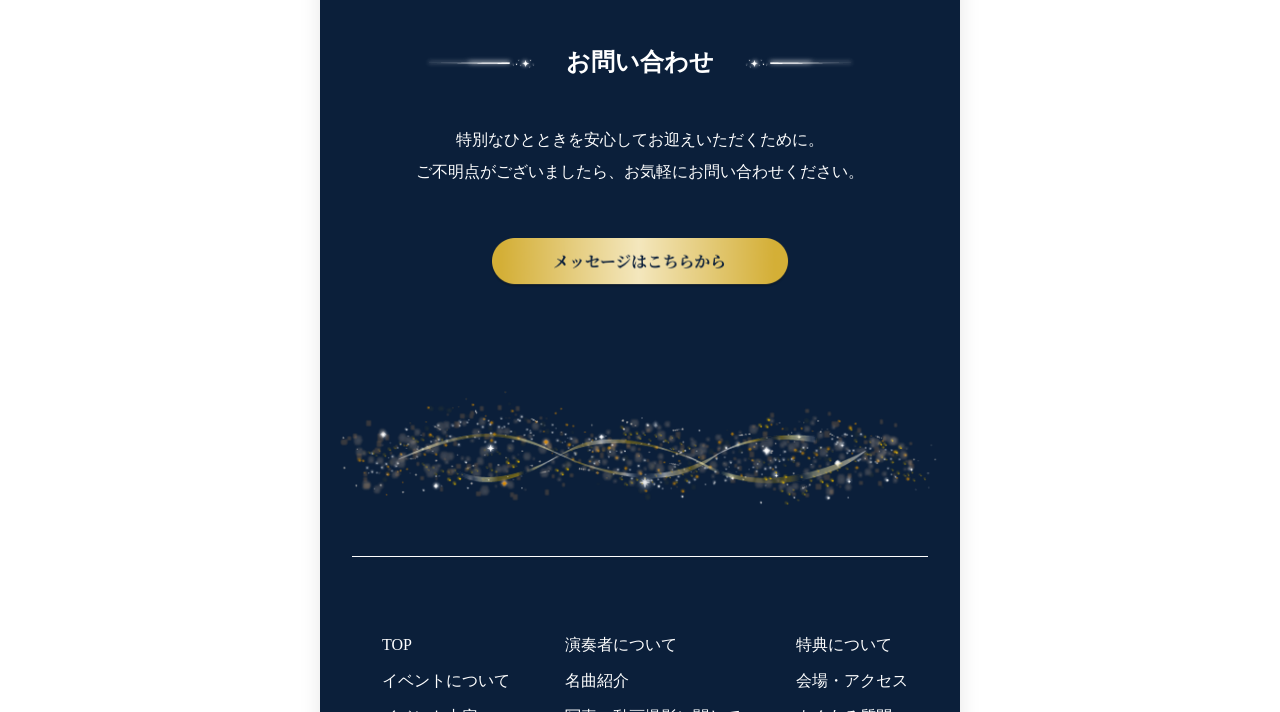
==== commit 2cfa3c98: "Add files via upload" ====
--- a/brilliant-motion/index.html
+++ b/brilliant-motion/index.html
@@ -17,7 +17,6 @@
 <body id="top">
   <div id="splash">
     <div id="splash_logo"><img src="img/main-visual.svg" alt="Brilliant Motion Sparkle Night" class="fadeUp"></div>
-    <!--画像部分は適宜差し換えてください-->
     <!--/splash-->
   </div>
   <div class="side-image side-image-left"></div>
--- a/brilliant-motion/css/style.css
+++ b/brilliant-motion/css/style.css
@@ -327,7 +327,6 @@
 }
 .program {
     width: 100%;
-    /* background: url(../img/frame.png) no-repeat center; */
     background-size: 100% 100%;
     text-align: center;
     display: flex;
@@ -397,6 +396,9 @@
 .center-btn {
     margin-top: 5rem;
     text-align: center;
+}
+.center-btn a.img-button {
+    width: auto;
 }
 
 /* アコーディオン */
@@ -553,7 +555,7 @@
     border-radius: 15px;
     overflow: hidden;
 }
-.set-box:nth-of-type(odd) {
+.set-box {
     width: calc((100% / 3) - 2px);
 }
 .service-wrap li {
@@ -1291,17 +1293,11 @@
         top: 330px;
         right: 495px;
     }
-    /* .topimg-box li:nth-child(3) img {
-        width: 40%
-    } */
     .topimg-box li:nth-child(4) {
         width: 19%;
         top: 540px;
         right: 20px;
     }
-    /* .topimg-box li:nth-child(4) img {
-        width: 40%;
-    } */
     .main-visual-button {
         display: none;
     }
@@ -1490,7 +1486,7 @@
         display: block;
         justify-content: unset;
     }
-    .set-box:nth-of-type(odd) {
+    .set-box {
         width: 100%;
     }
     .set-box li {
